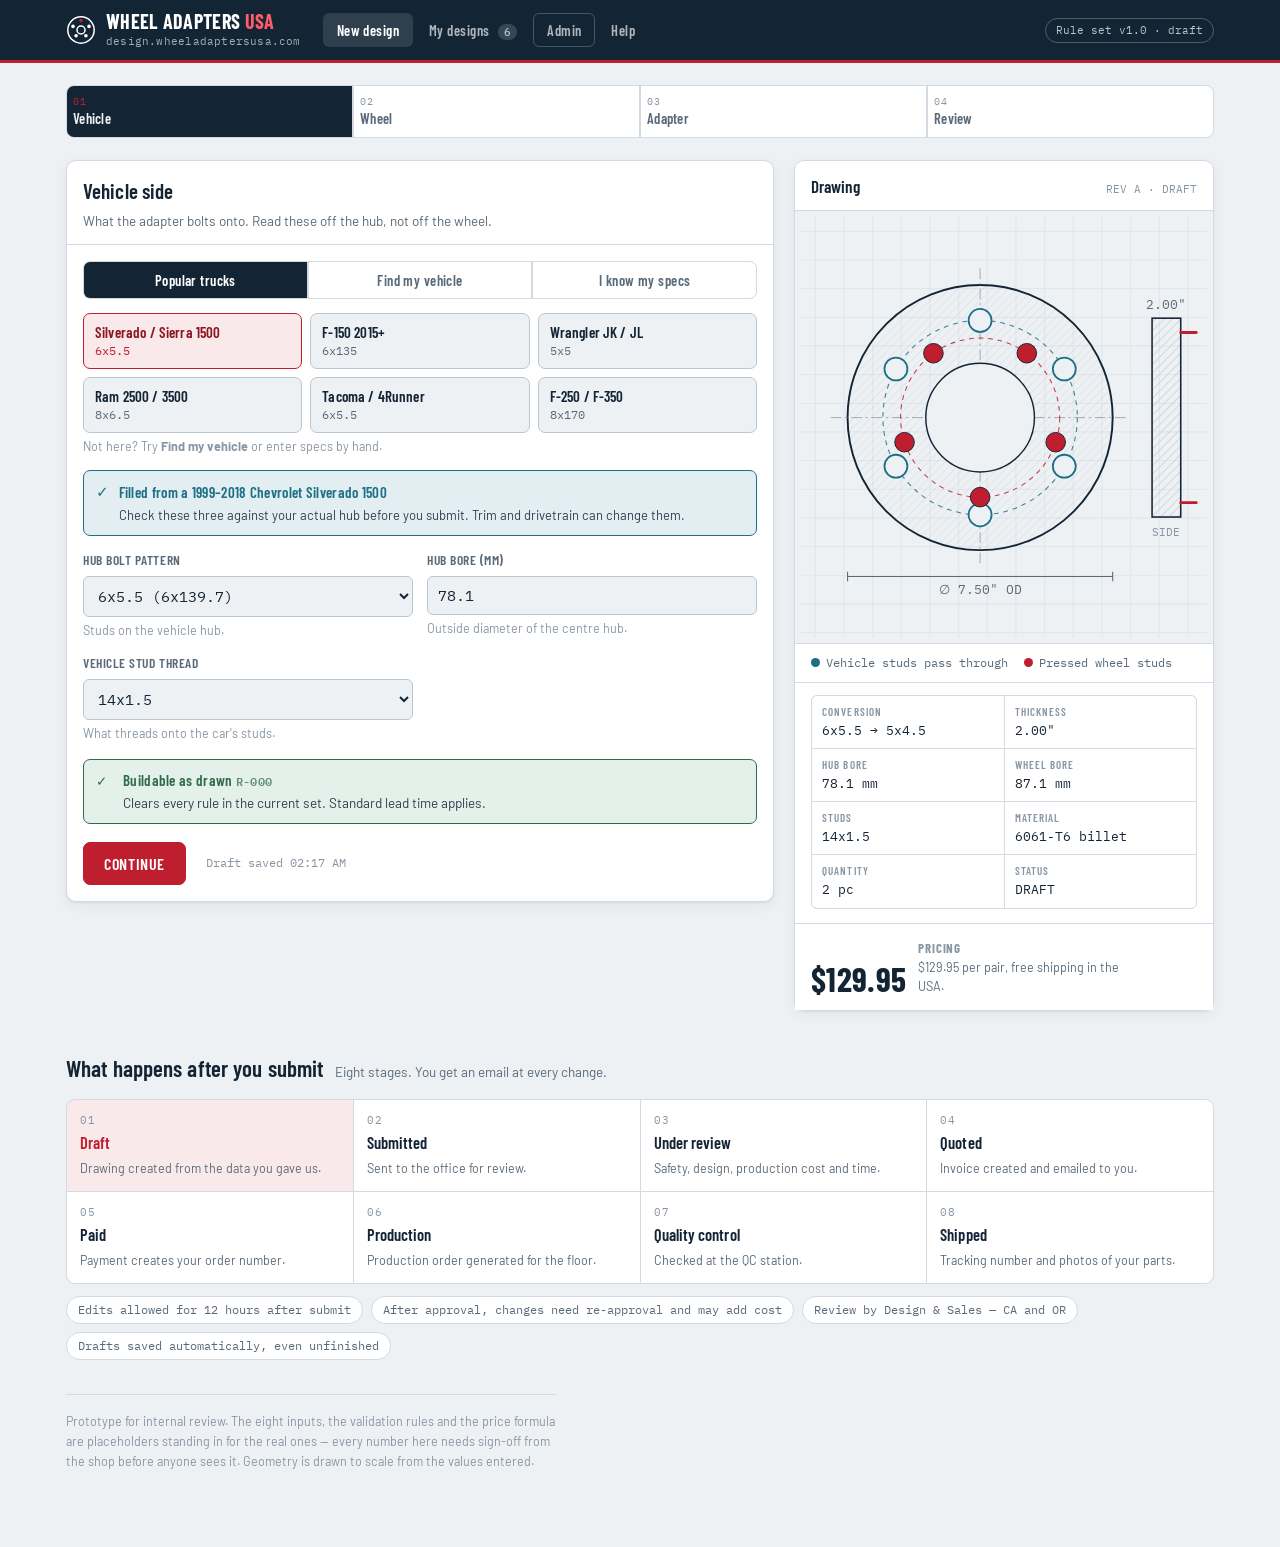
==== index.html @ cdb4091a "Adapter Designer demo: wheel adapter configurator prototype Single static index.html: parametric SVG" ====
<!DOCTYPE html>
<html lang="en">
<head>
  <meta charset="utf-8">
  <meta name="viewport" content="width=device-width, initial-scale=1, viewport-fit=cover">
  <title>Adapter Designer &mdash; Wheel Adapters USA</title>
  <meta name="description" content="Prototype wheel adapter configurator: live scale drawing, validation rules, pricing and order pipeline.">
  <meta name="robots" content="noindex">
  <meta name="color-scheme" content="light dark">
  <link rel="preconnect" href="https://fonts.googleapis.com">
  <link rel="preconnect" href="https://fonts.gstatic.com" crossorigin>
  <link rel="stylesheet" href="https://fonts.googleapis.com/css2?family=Barlow+Condensed:wght@500;600;700&family=Barlow:wght@400;500;600&family=IBM+Plex+Mono:wght@400;500;600&display=swap">
  <style>
    /* Baseline the artifact platform normally supplies. Keep this block. */
    :root {
      color-scheme: light;
      padding-top: env(safe-area-inset-top, 0px);
      padding-bottom: env(safe-area-inset-bottom, 0px);
    }
    html, body { margin: 0; }
    body { font: 14px/1.5 system-ui, -apple-system, sans-serif; background: #f2f3f1; }
    img { max-width: 100%; }
    [hidden] { display: none !important; }
  </style>
</head>
<body>

<style>
/* ==========================================================
   BRAND TOKENS — swap these four to match the real logo.
   --accent   primary action + wheel-side studs   (flag red)
   --navy     headers, active states              (deep steel navy)
   --cyan     vehicle-side drawing lines          (must stay distinct from accent)
   --paper    page ground
   ========================================================== */
:root{
  color-scheme: light;
  --accent:#bf1e2e;
  --accent-ink:#8d1421;
  --accent-soft:#fae9ea;
  --navy:#132435;
  --ink:#132435;
  --paper:#eef1f4;
  --card:#ffffff;
  --line:#d3dae1;
  --line-2:#bcc6cf;
  --steel:#5a6a78;
  --steel-2:#8895a2;
  --cyan:#1d6f86;
  --cyan-soft:#e2eef2;
  --flag:#bf1e2e;
  --flag-soft:#fae9ea;
  --go:#2f6b4b;
  --go-soft:#e4f0ea;
  --grid:#e1e6eb;
  --shadow:0 1px 2px rgba(19,36,53,.07),0 4px 14px rgba(19,36,53,.06);
  --f-disp:"Barlow Condensed","Arial Narrow",system-ui,sans-serif;
  --f-body:"Barlow",system-ui,-apple-system,sans-serif;
  --f-mono:"IBM Plex Mono",ui-monospace,SFMono-Regular,Menlo,monospace;
}
@media (prefers-color-scheme: dark){
  :root:not([data-theme="light"]){
    color-scheme: dark;
    --accent:#e8505f;
    --accent-ink:#f28791;
    --accent-soft:#3a1519;
    --navy:#0d1926;
    --ink:#e6ecf2;
    --paper:#0d1926;
    --card:#152435;
    --line:#26384c;
    --line-2:#354a61;
    --steel:#93a3b3;
    --steel-2:#6a7d90;
    --cyan:#4fa8c4;
    --cyan-soft:#102934;
    --flag:#e8505f;
    --flag-soft:#3a1519;
    --go:#6aab86;
    --go-soft:#152a20;
    --grid:#1b2b3c;
    --shadow:0 1px 2px rgba(0,0,0,.45),0 4px 14px rgba(0,0,0,.35);
  }
}
:root[data-theme="dark"]{
  color-scheme: dark;
  --accent:#e8505f; --accent-ink:#f28791; --accent-soft:#3a1519;
  --navy:#0d1926; --ink:#e6ecf2; --paper:#0d1926; --card:#152435;
  --line:#26384c; --line-2:#354a61; --steel:#93a3b3; --steel-2:#6a7d90;
  --cyan:#4fa8c4; --cyan-soft:#102934; --flag:#e8505f; --flag-soft:#3a1519;
  --go:#6aab86; --go-soft:#152a20; --grid:#1b2b3c;
  --shadow:0 1px 2px rgba(0,0,0,.45),0 4px 14px rgba(0,0,0,.35);
}
*{box-sizing:border-box}
body{
  margin:0;background:var(--paper);color:var(--ink);
  font-family:var(--f-body);font-size:15px;line-height:1.55;
  -webkit-font-smoothing:antialiased;
}
h1,h2,h3{font-family:var(--f-disp);font-weight:600;text-wrap:balance;margin:0;letter-spacing:.005em}
.mono{font-family:var(--f-mono);font-variant-numeric:tabular-nums}
.eyebrow{
  font-family:var(--f-disp);font-size:12px;font-weight:600;letter-spacing:.14em;
  text-transform:uppercase;color:var(--steel);
}

/* ---------- shell ---------- */
.topbar{
  position:sticky;top:env(safe-area-inset-top,0px);z-index:40;
  background:var(--navy);border-bottom:3px solid var(--accent);
}
.topbar-in{
  max-width:1180px;margin:0 auto;padding:11px 16px;
  display:flex;align-items:center;gap:14px;flex-wrap:wrap;
}
/* ---- LOGO SLOT: drop the real mark in here as an <img> data URI ---- */
.mark{display:flex;align-items:center;gap:10px;min-width:0;color:#fff}
.mark svg,.mark img{flex:none;display:block}
.mark img{height:34px;width:auto;max-width:190px}
.wordmark{font-family:var(--f-disp);font-size:20px;font-weight:700;line-height:1;
  letter-spacing:.015em;text-transform:uppercase;color:#fff;white-space:nowrap}
.wordmark em{font-style:normal;color:var(--accent-ink)}
:root:not([data-theme="light"]) .wordmark em{color:#ff8a93}
@media (prefers-color-scheme: light){:root:not([data-theme="dark"]) .wordmark em{color:#ff5c69}}
.mark span{display:block;font-family:var(--f-mono);font-size:10.5px;
  color:rgba(255,255,255,.62);letter-spacing:.02em;margin-top:2px}
.ruleset{
  margin-left:auto;font-family:var(--f-mono);font-size:11px;color:rgba(255,255,255,.72);
  border:1px solid rgba(255,255,255,.26);border-radius:999px;padding:3px 10px;white-space:nowrap;
}
.wrap{max-width:1180px;margin:0 auto;padding:0 16px;padding-block:22px 64px}

/* ---------- step rail ---------- */
.rail{display:flex;gap:2px;margin-bottom:22px;border:1px solid var(--line);border-radius:8px;overflow:hidden;background:var(--line)}
.rail button{
  flex:1;min-width:0;background:var(--card);border:0;cursor:pointer;
  padding:9px 6px 10px;text-align:left;color:var(--steel);font-family:var(--f-body);
  display:flex;flex-direction:column;gap:1px;transition:background .15s,color .15s;
}
.rail button:hover{background:var(--paper)}
.rail button[aria-current="true"]{background:var(--ink);color:var(--paper)}
.rail button[aria-current="true"] .rn{color:var(--accent)}
.rail .rn{font-family:var(--f-mono);font-size:10px;letter-spacing:.1em;color:var(--steel-2)}
.rail .rl{font-family:var(--f-disp);font-size:14.5px;font-weight:600;letter-spacing:.02em;
  white-space:nowrap;overflow:hidden;text-overflow:ellipsis}
.rail button:focus-visible{outline:2px solid var(--accent);outline-offset:-2px}

/* ---------- layout ---------- */
.cols{display:grid;grid-template-columns:minmax(0,1fr) minmax(0,420px);gap:20px;align-items:start}
@media (max-width:900px){.cols{grid-template-columns:1fr}}
.panel{background:var(--card);border:1px solid var(--line);border-radius:10px;box-shadow:var(--shadow)}
.panel-hd{padding:14px 16px 12px;border-bottom:1px solid var(--line)}
.panel-hd h2{font-size:21px}
.panel-hd p{margin:3px 0 0;font-size:13.5px;color:var(--steel);max-width:58ch}
.panel-bd{padding:16px}

/* ---------- form ---------- */
.fields{display:grid;grid-template-columns:repeat(2,minmax(0,1fr));gap:14px}
@media (max-width:560px){.fields{grid-template-columns:1fr}}
.f{display:flex;flex-direction:column;gap:5px;min-width:0}
.f.full{grid-column:1/-1}
.f label{font-family:var(--f-disp);font-size:13.5px;font-weight:600;letter-spacing:.04em;
  text-transform:uppercase;color:var(--steel)}
.f .hint{font-size:12.5px;color:var(--steel-2);line-height:1.4}
select,input[type=number]{
  font-family:var(--f-mono);font-size:14.5px;font-variant-numeric:tabular-nums;
  padding:9px 10px;border:1px solid var(--line-2);border-radius:6px;
  background:var(--paper);color:var(--ink);width:100%;
}
select:focus-visible,input:focus-visible{outline:2px solid var(--accent);outline-offset:1px;border-color:var(--accent)}
.seg{display:flex;flex-wrap:wrap;gap:6px}
.seg button{
  font-family:var(--f-mono);font-size:13.5px;padding:7px 11px;border-radius:6px;cursor:pointer;
  border:1px solid var(--line-2);background:var(--paper);color:var(--ink);
}
.seg button[aria-pressed="true"]{background:var(--ink);color:var(--paper);border-color:var(--ink)}
.seg button:focus-visible{outline:2px solid var(--accent);outline-offset:1px}

/* ---------- help ---------- */
.help-hero{display:flex;align-items:flex-start;gap:16px;flex-wrap:wrap;margin-bottom:18px}
.help-hero h2{font-size:30px}
.help-hero p{margin:4px 0 0;color:var(--steel);max-width:52ch;font-size:14.5px}
.help-hero button{margin-left:auto;flex:none}
.toc{display:flex;flex-wrap:wrap;gap:7px;margin-bottom:22px;padding-bottom:18px;
  border-bottom:1px solid var(--line)}
.toc a{font-family:var(--f-mono);font-size:12px;color:var(--steel);text-decoration:none;
  border:1px solid var(--line);border-radius:999px;padding:4px 11px;background:var(--card)}
.toc a:hover{border-color:var(--accent);color:var(--accent-ink)}
.toc a:focus-visible{outline:2px solid var(--accent);outline-offset:2px}
.help{max-width:66ch}
.help h3{font-size:22px;margin:30px 0 8px;scroll-margin-top:80px}
.help h3:first-child{margin-top:0}
.help p{margin:0 0 11px;font-size:15px;line-height:1.65}
.help code{font-family:var(--f-mono);font-size:13px;background:var(--card);
  border:1px solid var(--line);border-radius:4px;padding:1px 5px}
.k-block{color:var(--accent-ink)}
.k-flag{color:var(--cyan)}
.defs{margin:0 0 14px;display:grid;grid-template-columns:minmax(150px,auto) 1fr;gap:1px;
  background:var(--line);border:1px solid var(--line);border-radius:8px;overflow:hidden}
@media (max-width:520px){.defs{grid-template-columns:1fr}}
.defs dt{background:var(--card);padding:9px 12px;font-family:var(--f-disp);font-size:15px;
  font-weight:600;letter-spacing:.01em}
.defs dd{background:var(--card);padding:9px 12px;margin:0;font-size:14px;color:var(--steel);
  line-height:1.55}
.stagelist{margin:0 0 12px;padding-left:20px;font-size:15px;line-height:1.7}
.stagelist b{font-family:var(--f-disp);font-size:16px;letter-spacing:.01em}

/* ---------- spotlight tour ---------- */
#tourmask{position:absolute;top:0;left:0;width:100%;height:0;z-index:200}
.spot{position:absolute;border-radius:9px;border:2px solid var(--accent);
  box-shadow:0 0 0 9999px rgba(10,20,32,.66);pointer-events:none}
@media (prefers-reduced-motion:no-preference){
  .spot{transition:top .28s ease,left .28s ease,width .28s ease,height .28s ease}
}
.tip{position:absolute;width:min(330px,calc(100vw - 26px));background:var(--card);
  border:1px solid var(--line-2);border-radius:10px;padding:14px 15px 13px;
  box-shadow:0 8px 28px rgba(10,20,32,.28)}
.tip-n{font-size:11px;color:var(--steel-2);letter-spacing:.06em}
.tip b{font-family:var(--f-disp);font-size:19px;font-weight:600;display:block;
  margin-top:2px;letter-spacing:.01em}
.tip p{margin:5px 0 0;font-size:14px;line-height:1.55;color:var(--steel)}
.tip-a{display:flex;gap:7px;margin-top:13px;align-items:center}
.tip-a #tourskip{margin-right:auto}
.tip-a button:disabled{opacity:.4;cursor:not-allowed}

/* ---------- admin ---------- */
.verbar{display:flex;align-items:center;gap:12px;flex-wrap:wrap;margin-bottom:12px;
  padding:12px 15px;background:var(--card);border:1px solid var(--line);
  border-left:4px solid var(--accent);border-radius:0 9px 9px 0}
.verbar-l b{font-family:var(--f-disp);font-size:19px;font-weight:700;display:block;letter-spacing:.02em}
.verbar-l span{font-family:var(--f-mono);font-size:12px;color:var(--steel)}
.verbar-l span.dirty{color:var(--accent-ink);font-weight:500}
.verbar button{margin-left:0}
.verbar #publish{margin-left:auto}
.admin-note{font-size:13px;color:var(--steel);margin-bottom:18px;max-width:64ch;line-height:1.5}
.adm-grid{display:grid;grid-template-columns:minmax(0,1fr) minmax(0,340px);gap:16px;align-items:start}
@media (max-width:900px){.adm-grid{grid-template-columns:1fr}}
.adm-side{display:flex;flex-direction:column;gap:16px}
.rule{border:1px solid var(--line);border-radius:8px;margin-bottom:8px;background:var(--paper);
  padding:10px 12px}
.rule.off{opacity:.5}
.rule-hd{display:flex;align-items:center;gap:9px;flex-wrap:wrap}
.rule-id{font-size:12.5px;color:var(--steel);font-weight:500}
.rule-title{font-family:var(--f-disp);font-size:16px;font-weight:600;letter-spacing:.01em;
  min-width:0;overflow-wrap:anywhere}
.lvl{margin-left:auto;width:auto;font-size:12.5px;padding:4px 7px;font-family:var(--f-disp);
  font-weight:600;letter-spacing:.03em}
.tgl{width:34px;height:19px;border-radius:999px;border:1px solid var(--line-2);
  background:var(--line);cursor:pointer;padding:0;position:relative;flex:none}
.tgl span{position:absolute;top:2px;left:2px;width:13px;height:13px;border-radius:50%;
  background:var(--card);transition:transform .16s}
.tgl[aria-pressed="true"]{background:var(--go);border-color:var(--go)}
.tgl[aria-pressed="true"] span{transform:translateX(15px)}
.tgl:focus-visible{outline:2px solid var(--accent);outline-offset:2px}
.rule-bd{display:flex;align-items:center;gap:7px;flex-wrap:wrap;margin-top:8px;
  font-size:13px;color:var(--steel)}
.rule-kind{font-family:var(--f-disp);font-size:12px;font-weight:600;letter-spacing:.08em;
  text-transform:uppercase;color:var(--steel-2);border:1px solid var(--line);
  border-radius:999px;padding:2px 9px;margin-right:4px}
input.mini{width:72px;flex:none;padding:5px 7px;font-size:13px}
.pgrid{display:flex;flex-wrap:wrap;gap:8px;align-items:flex-end;margin-bottom:14px}
.plabel{font-family:var(--f-disp);font-size:12.5px;font-weight:600;letter-spacing:.08em;
  text-transform:uppercase;color:var(--steel);width:100%}
.punit{display:flex;flex-direction:column;gap:3px;font-family:var(--f-mono);font-size:11px;
  color:var(--steel-2);flex:1;min-width:72px}
.punit input{width:100%;padding:6px 7px;font-size:13.5px}
.ck{display:flex;align-items:baseline;gap:9px;padding:8px 0;border-bottom:1px solid var(--line);
  flex-wrap:wrap}
.ck:last-child{border-bottom:0}
.ck-l{flex:1;min-width:0;font-size:13px;overflow-wrap:anywhere}
.ck-v{font-family:var(--f-disp);font-size:17px;font-weight:700}
.ck-w{font-size:11.5px}
.ck.ok .ck-w{color:var(--go)}
.ck.off .ck-v,.ck.off .ck-w{color:var(--accent-ink)}
.aud{display:flex;gap:12px;padding:9px 0;border-bottom:1px solid var(--line);flex-wrap:wrap}
.aud:last-child{border-bottom:0}
.aud-when{font-size:11.5px;color:var(--steel-2);min-width:88px}
.aud-who{font-family:var(--f-disp);font-size:14px;font-weight:600;min-width:80px}
.aud-what{flex:1;min-width:200px;font-size:13px;color:var(--steel)}
.admin-tab{border-color:rgba(255,255,255,.22)!important}

/* ---------- tabs ---------- */
.tabs{display:flex;gap:2px;margin-left:8px}
.tabs button{
  font-family:var(--f-disp);font-size:14.5px;font-weight:600;letter-spacing:.03em;
  padding:7px 13px;border-radius:6px;cursor:pointer;border:1px solid transparent;
  background:transparent;color:rgba(255,255,255,.66);white-space:nowrap;
}
.tabs button b{font-family:var(--f-mono);font-size:11px;font-weight:500;
  background:rgba(255,255,255,.16);border-radius:999px;padding:1px 6px;margin-left:5px}
.tabs button[aria-pressed="true"]{background:rgba(255,255,255,.12);color:#fff}
.tabs button:focus-visible{outline:2px solid var(--accent);outline-offset:1px}
/* Four tabs do not fit a phone in one row — give them their own line and tighten up. */
@media (max-width:620px){
  .tabs{width:100%;margin:2px 0 0;flex-wrap:wrap}
  .tabs button{padding:6px 9px;font-size:13.5px}
  .tabs button b{margin-left:4px;padding:1px 5px}
  .ruleset{margin-left:0}
}

/* ---------- submissions ---------- */
#subs{display:flex;flex-direction:column;gap:10px}
.sub{
  display:grid;grid-template-columns:76px minmax(0,1fr) auto;gap:14px;align-items:center;
  background:var(--card);border:1px solid var(--line);border-radius:10px;
  padding:13px 15px;box-shadow:var(--shadow);
}
@media (max-width:660px){
  .sub{grid-template-columns:56px minmax(0,1fr);row-gap:11px}
  .sub-side{grid-column:1/-1;flex-direction:row;align-items:center;justify-content:space-between}
}
.sub-thumb svg{display:block;width:100%;height:auto}
.sub-main{min-width:0}
.sub-top{display:flex;align-items:center;gap:9px;flex-wrap:wrap}
.sub-id{font-size:15px;font-weight:600;letter-spacing:.02em}
.pill{
  font-family:var(--f-disp);font-size:12px;font-weight:600;letter-spacing:.07em;
  text-transform:uppercase;padding:2px 9px;border-radius:999px;white-space:nowrap;
}
.s-draft{background:var(--paper);color:var(--steel);border:1px solid var(--line-2)}
.s-live{background:var(--cyan-soft);color:var(--cyan)}
.s-act{background:var(--accent-soft);color:var(--accent-ink)}
.s-done{background:var(--go-soft);color:var(--go)}
.sub-spec{font-size:13px;color:var(--ink);margin-top:3px;overflow-wrap:anywhere}
.sub-note{font-size:12.5px;color:var(--steel);margin-top:2px;overflow-wrap:anywhere}
.track{display:flex;gap:3px;margin-top:8px}
.tick{flex:1;height:3px;border-radius:2px;background:var(--line);max-width:34px}
.tick.on{background:var(--cyan)}
.sub-side{display:flex;flex-direction:column;align-items:flex-end;gap:6px;text-align:right}
.sub-price{font-family:var(--f-disp);font-size:20px;font-weight:700;letter-spacing:.01em}
.win{font-family:var(--f-mono);font-size:11.5px;color:var(--steel);white-space:nowrap}
.win.urgent{color:var(--accent-ink);font-weight:500}
.win.closed{color:var(--steel-2)}
.btn-sm{
  font-family:var(--f-disp);font-size:13.5px;font-weight:600;letter-spacing:.04em;
  text-transform:uppercase;padding:7px 13px;border-radius:6px;cursor:pointer;
  border:1px solid var(--line-2);background:var(--paper);color:var(--ink);white-space:nowrap;
}
.btn-sm.primary{background:var(--accent);border-color:var(--accent);color:#fff}
.btn-sm:focus-visible{outline:2px solid var(--ink);outline-offset:2px}
.editbar{
  display:flex;align-items:center;gap:12px;flex-wrap:wrap;margin-bottom:16px;
  padding:11px 14px;border-radius:8px;background:var(--cyan-soft);border:1px solid var(--cyan);
}
.editbar b{font-family:var(--f-disp);font-size:16px;font-weight:600;color:var(--cyan);
  display:block;letter-spacing:.02em}
.editbar span{font-family:var(--f-mono);font-size:12px;color:var(--ink);opacity:.8}
.editbar button{margin-left:auto}

/* ---------- vehicle picker ---------- */
.modes{display:flex;gap:2px;background:var(--line);border:1px solid var(--line);
  border-radius:7px;overflow:hidden}
.modes button{
  flex:1;min-width:0;background:var(--card);border:0;cursor:pointer;padding:9px 8px;
  font-family:var(--f-disp);font-size:14.5px;font-weight:600;letter-spacing:.03em;
  color:var(--steel);white-space:nowrap;overflow:hidden;text-overflow:ellipsis;
}
.modes button[aria-pressed="true"]{background:var(--navy);color:#fff}
.modes button:focus-visible{outline:2px solid var(--accent);outline-offset:-2px}
.picks{display:grid;grid-template-columns:repeat(3,minmax(0,1fr));gap:8px}
@media (max-width:640px){.picks{grid-template-columns:repeat(2,minmax(0,1fr))}}
.pick{
  display:flex;flex-direction:column;gap:2px;align-items:flex-start;text-align:left;
  padding:10px 11px;border:1px solid var(--line-2);border-radius:7px;cursor:pointer;
  background:var(--paper);color:var(--ink);min-width:0;
}
.pick b{font-family:var(--f-disp);font-size:15px;font-weight:600;line-height:1.15;
  letter-spacing:.01em;overflow-wrap:anywhere}
.pick span{font-family:var(--f-mono);font-size:11.5px;color:var(--steel)}
.pick[aria-pressed="true"]{border-color:var(--accent);background:var(--accent-soft)}
.pick[aria-pressed="true"] b{color:var(--accent-ink)}
.pick[aria-pressed="true"] span{color:var(--accent)}
.pick:focus-visible{outline:2px solid var(--accent);outline-offset:1px}
.filled{display:flex;gap:10px;padding:10px 12px;border-radius:7px;
  background:var(--cyan-soft);border:1px solid var(--cyan);color:var(--cyan)}
.filled .ic{flex:none;font-size:15px;line-height:1.4}
.filled b{font-family:var(--f-disp);font-size:15px;font-weight:600;display:block;letter-spacing:.02em}
.filled p{margin:2px 0 0;font-size:13px;color:var(--ink);opacity:.86;line-height:1.45}

/* ---------- required-field errors ---------- */
.alert{
  display:flex;gap:10px;padding:11px 13px;border-radius:7px;margin-bottom:16px;
  background:var(--accent-soft);border:1px solid var(--accent);color:var(--accent-ink);
}
.alert .ic{flex:none;font-family:var(--f-disp);font-size:17px;font-weight:700;line-height:1.25}
.alert b{font-family:var(--f-disp);font-size:15.5px;font-weight:600;display:block;letter-spacing:.02em}
.alert ul{margin:3px 0 0;padding-left:17px;font-size:13.5px;color:var(--ink);opacity:.88;line-height:1.5}
@media (prefers-reduced-motion:no-preference){
  .alert{animation:nudge .32s ease-out}
  @keyframes nudge{from{opacity:0;transform:translateY(-5px)}to{opacity:1;transform:none}}
}
.f.bad input,.f.bad select{border-color:var(--accent);background:var(--accent-soft)}
.f.bad label{color:var(--accent-ink)}
.err{font-size:12.5px;color:var(--accent-ink);font-weight:500;line-height:1.4}
.why{font-size:12.5px;color:var(--steel);line-height:1.4;max-width:34ch}

/* ---------- checks ---------- */
.checks{display:flex;flex-direction:column;gap:8px;margin-top:16px}
.chk{display:flex;gap:10px;padding:10px 12px;border-radius:7px;font-size:13.5px;line-height:1.45;
  border:1px solid transparent}
.chk .ic{flex:none;width:17px;height:17px;margin-top:1px}
.chk b{font-family:var(--f-disp);font-size:15px;font-weight:600;letter-spacing:.02em;display:block}
.chk code{font-family:var(--f-mono);font-size:12px;color:inherit;opacity:.72}
.chk.block{background:var(--flag-soft);border-color:var(--flag);color:var(--flag)}
.chk.flag{background:var(--accent-soft);border-color:var(--accent);color:var(--accent)}
.chk.ok{background:var(--go-soft);border-color:var(--go);color:var(--go)}
.chk .body{min-width:0}
.chk .body p{margin:2px 0 0;color:var(--ink);opacity:.86}

/* ---------- drawing ---------- */
.draw{position:sticky;top:calc(env(safe-area-inset-top,0px) + 68px)}
@media (max-width:900px){.draw{position:static;order:-1}}
.draw-hd{display:flex;align-items:baseline;gap:10px;padding:12px 16px 10px;border-bottom:1px solid var(--line)}
.draw-hd h2{font-size:17px}
.draw-hd .rev{margin-left:auto;font-family:var(--f-mono);font-size:11px;color:var(--steel-2)}
.canvas{background:var(--paper);border-bottom:1px solid var(--line);padding:6px}
.canvas svg{display:block;width:100%;height:auto;max-width:100%}
.legend{display:flex;flex-wrap:wrap;gap:6px 16px;padding:10px 16px;border-bottom:1px solid var(--line);
  font-family:var(--f-mono);font-size:11.5px;color:var(--steel)}
.legend i{display:inline-block;width:9px;height:9px;border-radius:50%;margin-right:6px;vertical-align:baseline}
.tb{padding:12px 16px 14px}
.tb-grid{display:grid;grid-template-columns:repeat(2,minmax(0,1fr));gap:1px;background:var(--line);
  border:1px solid var(--line);border-radius:6px;overflow:hidden}
.tb-grid div{background:var(--card);padding:7px 10px;min-width:0}
.tb-grid dt{font-family:var(--f-disp);font-size:11px;font-weight:600;letter-spacing:.1em;
  text-transform:uppercase;color:var(--steel-2);margin:0}
.tb-grid dd{margin:1px 0 0;font-family:var(--f-mono);font-size:13px;font-variant-numeric:tabular-nums;
  overflow-wrap:anywhere}

/* ---------- price ---------- */
.price{display:flex;align-items:flex-end;gap:12px;flex-wrap:wrap;
  padding:14px 16px;border-top:1px solid var(--line);background:var(--card)}
.price .amt{font-family:var(--f-disp);font-size:34px;font-weight:700;line-height:1;letter-spacing:.01em}
.price .amt.quote{font-size:24px;color:var(--accent)}
.price .per{font-size:12.5px;color:var(--steel);max-width:30ch}
.price .per b{display:block;font-family:var(--f-disp);font-size:13px;letter-spacing:.06em;
  text-transform:uppercase;color:var(--steel-2)}

/* ---------- review ---------- */
.legalbox{border:1px solid var(--line-2);border-radius:8px;padding:14px;background:var(--paper);margin-top:4px}
.legalbox p{margin:0;font-size:14px;line-height:1.6}
.legalnote{display:flex;gap:8px;margin-top:10px;font-size:12.5px;color:var(--accent);
  font-family:var(--f-mono);line-height:1.4}
.accept{display:flex;gap:11px;align-items:flex-start;margin-top:14px;cursor:pointer;font-size:14.5px}
.accept input{flex:none;width:19px;height:19px;margin:1px 0 0;accent-color:var(--accent)}
.actions{display:flex;gap:10px;flex-wrap:wrap;margin-top:18px;align-items:center}
.btn{font-family:var(--f-disp);font-size:16px;font-weight:600;letter-spacing:.04em;
  text-transform:uppercase;padding:11px 20px;border-radius:7px;cursor:pointer;border:1px solid transparent}
.btn-primary{background:var(--accent);color:#fff;border-color:var(--accent)}
.btn-primary:disabled{opacity:.42;cursor:not-allowed}
.btn-ghost{background:transparent;color:var(--ink);border-color:var(--line-2)}
.btn:focus-visible{outline:2px solid var(--ink);outline-offset:2px}
.saved{font-family:var(--f-mono);font-size:12px;color:var(--steel-2)}

/* ---------- pipeline ---------- */
.pipe{margin-top:40px}
.pipe-hd{display:flex;align-items:baseline;gap:12px;flex-wrap:wrap;margin-bottom:12px}
.pipe-hd h2{font-size:23px}
.pipe-hd p{margin:0;font-size:13.5px;color:var(--steel)}
.stages{display:grid;grid-template-columns:repeat(4,minmax(0,1fr));gap:1px;background:var(--line);
  border:1px solid var(--line);border-radius:9px;overflow:hidden}
@media (max-width:820px){.stages{grid-template-columns:repeat(2,minmax(0,1fr))}}
@media (max-width:440px){.stages{grid-template-columns:1fr}}
.stage{background:var(--card);padding:12px 13px 14px;min-width:0}
.stage .n{font-family:var(--f-mono);font-size:10.5px;letter-spacing:.1em;color:var(--steel-2)}
.stage h3{font-size:16.5px;margin:2px 0 3px}
.stage p{margin:0;font-size:12.5px;color:var(--steel);line-height:1.45}
.stage.live{background:var(--accent-soft)}
.stage.live h3{color:var(--accent)}
.notes{display:flex;flex-wrap:wrap;gap:8px;margin-top:12px}
.note{font-family:var(--f-mono);font-size:11.5px;color:var(--steel);
  border:1px solid var(--line);border-radius:999px;padding:4px 11px;background:var(--card)}

.foot{margin-top:34px;padding-top:16px;border-top:1px solid var(--line);
  font-size:12.5px;color:var(--steel-2);line-height:1.6;max-width:70ch}
@media (prefers-reduced-motion:reduce){*{transition:none!important;animation:none!important}}
</style>

<div class="topbar">
  <div class="topbar-in">
    <div class="mark">
      <!-- LOGO SLOT — replace this <svg> with <img src="data:image/png;base64,..." alt="Wheel Adapters USA"> -->
      <svg width="30" height="30" viewBox="0 0 30 30" aria-hidden="true">
        <circle cx="15" cy="15" r="13.2" fill="none" stroke="#fff" stroke-width="1.5"/>
        <circle cx="15" cy="15" r="4" fill="none" stroke="#fff" stroke-width="1.5"/>
        <circle cx="15" cy="5.6" r="1.8" fill="var(--accent)"/>
        <circle cx="23" cy="11.4" r="1.8" fill="#fff"/>
        <circle cx="19.9" cy="20.8" r="1.8" fill="#fff"/>
        <circle cx="10.1" cy="20.8" r="1.8" fill="#fff"/>
        <circle cx="7" cy="11.4" r="1.8" fill="#fff"/>
      </svg>
      <div>
        <div class="wordmark">Wheel Adapters <em>USA</em></div>
        <span>design.wheeladaptersusa.com</span>
      </div>
    </div>
    <nav class="tabs" aria-label="Sections">
      <button type="button" data-view="design" aria-pressed="true">New design</button>
      <button type="button" data-view="list" aria-pressed="false">My designs <b>6</b></button>
      <button type="button" data-view="admin" aria-pressed="false" class="admin-tab">Admin</button>
      <button type="button" data-view="help" aria-pressed="false">Help</button>
    </nav>
    <div class="ruleset" id="rulestamp">Rule set v1.0 · draft</div>
  </div>
</div>

<div class="wrap">

<section id="view-list" hidden>
  <div class="pipe-hd">
    <h2>My designs</h2>
    <p>Everything you have started or sent us. Drawings are rebuilt from your saved
       specifications, so nothing goes stale.</p>
  </div>
  <div id="subs"></div>
  <div class="notes">
    <span class="note">Edits stay open 12 hours after you submit</span>
    <span class="note">After that, a change needs re-approval and may add cost</span>
  </div>
</section>

<section id="view-help" hidden>

  <div class="help-hero">
    <div>
      <h2>Help</h2>
      <p>How the designer works, what the checks mean, and what happens after you
         send us a drawing.</p>
    </div>
    <button type="button" class="btn btn-primary" id="starttour">Take the tour</button>
  </div>

  <nav class="toc" aria-label="Help contents">
    <a href="#h-start">Getting started</a>
    <a href="#h-inputs">The eight measurements</a>
    <a href="#h-checks">Flags and blocks</a>
    <a href="#h-price">Pricing</a>
    <a href="#h-stages">After you submit</a>
    <a href="#h-edit">Changing a design</a>
    <a href="#h-admin">For our team</a>
    <a href="#h-terms">Terms</a>
  </nav>

  <article class="help">

    <h3 id="h-start">Getting started</h3>
    <p>There are three ways to begin. <b>Popular trucks</b> fills in the common ones in a
       single tap. <b>Find my vehicle</b> walks make, model and year range. <b>I know my
       specs</b> skips straight to entering numbers.</p>
    <p>Whichever you use, the measurements stay visible and editable. The lookup is a
       starting point, not a guarantee &mdash; trim, drivetrain and dually axles all change
       hub specs. Check the numbers against your actual hub before you submit.</p>

    <h3 id="h-inputs">The eight measurements</h3>
    <dl class="defs">
      <dt>Hub bolt pattern</dt>
      <dd>Number of studs on the vehicle hub and the circle they sit on, like 6x5.5.
          Count the studs, then measure the circle.</dd>
      <dt>Hub bore</dt>
      <dd>Outside diameter of the centre hub the wheel slides over, in millimetres.</dd>
      <dt>Vehicle stud thread</dt>
      <dd>Thread on the studs already on your truck. This is what the adapter threads onto.</dd>
      <dt>Wheel bolt pattern</dt>
      <dd>Pattern of the wheel you are fitting. Usually in the wheel listing.</dd>
      <dt>Wheel centre bore</dt>
      <dd>Diameter of the hole in the back of the wheel, in millimetres.</dd>
      <dt>Thickness</dt>
      <dd>How far the adapter pushes the wheel out, measured face to face. Studs add
          height on top of this.</dd>
      <dt>Pressed stud thread</dt>
      <dd>Thread on the new studs your wheel mounts to. It does not have to match the
          vehicle side.</dd>
      <dt>Quantity</dt>
      <dd>Two per axle. Most orders are 2 or 4.</dd>
    </dl>

    <h3 id="h-checks">Flags and blocks</h3>
    <p>Every change you make runs against our rule set, written by the people who machine
       these parts. Two outcomes matter:</p>
    <p><b class="k-block">Block</b> means we will not build it. Usually the geometry does not
       leave enough material between the through-bolts and the pressed studs. Changing the
       thickness will not fix a block &mdash; the specs have to change.</p>
    <p><b class="k-flag">Flag</b> means it is probably fine but a person needs to look first.
       Flagged designs go through instead of getting a price on the spot, and our team quotes
       them by email.</p>
    <p>Each check shows its rule number, like <code>R-201</code>. Quote that number if you
       call us about it.</p>

    <h3 id="h-price">Pricing</h3>
    <p>Standard combinations price instantly, per pair, with free shipping in the USA.
       Anything carrying a flag shows <b>Quote required</b> instead &mdash; we price those by
       hand because they need a set of eyes on them first.</p>
    <p>Price depends on lug count, thickness, and whether the adapter changes bolt pattern
       or just spaces the wheel out.</p>

    <h3 id="h-stages">After you submit</h3>
    <ol class="stagelist">
      <li><b>Draft</b> &mdash; the drawing built from your numbers. Nothing sent yet.</li>
      <li><b>Submitted</b> &mdash; it reaches our office for review.</li>
      <li><b>Under review</b> &mdash; checked for safety, design, production cost and time.</li>
      <li><b>Quoted</b> &mdash; we create an invoice and email it to you.</li>
      <li><b>Paid</b> &mdash; payment creates your order number.</li>
      <li><b>Production</b> &mdash; a production order goes to the floor.</li>
      <li><b>Quality control</b> &mdash; checked at the QC station.</li>
      <li><b>Shipped</b> &mdash; tracking number and photographs of your parts.</li>
    </ol>
    <p>You get an email at every change.</p>

    <h3 id="h-edit">Changing a design</h3>
    <p>You have <b>12 hours</b> from submitting to change a design yourself. Open
       <b>My designs</b> and the countdown is on the row. Inside that window, Edit loads it
       back into the designer.</p>
    <p>After 12 hours, or once we have quoted it, changes need re-approval and may add cost
       &mdash; the longer a job sits, the longer it takes to fulfil. Use <b>Request a change</b>
       and our team will pick it up.</p>
    <p>An unsent draft has no time limit. It stays in your list until you submit or delete it.</p>

    <h3 id="h-admin">For our team</h3>
    <p>The <b>Admin</b> tab holds the rule set and the pricing formula. Rules can be switched
       off, retuned, or moved between Block and Flag without a developer.</p>
    <p>Changes stack up as unsaved edits and go live the moment you press Publish, which
       increments the version and writes to the change log. The catalogue check beside the
       pricing form shows live whether the formula still reproduces our published prices
       &mdash; if a number turns red, stop.</p>
    <p>Two people should review any rule change before it is published. These parts hold
       wheels onto trucks.</p>

    <h3 id="h-terms">Terms</h3>
    <dl class="defs">
      <dt>Bolt circle diameter</dt>
      <dd>The circle the studs sit on. The 5.5 in 6x5.5 is this, in inches.</dd>
      <dt>Hub centric</dt>
      <dd>The wheel is carried by the centre bore rather than the studs. Preferred, and
          quieter at speed.</dd>
      <dt>Lug centric</dt>
      <dd>The wheel is centred by the lug nuts alone. Works, but needs careful torquing.</dd>
      <dt>Spacer vs adapter</dt>
      <dd>A spacer keeps the same bolt pattern and only pushes the wheel out. An adapter
          changes the pattern as well.</dd>
      <dt>6061-T6 billet</dt>
      <dd>The aluminium we cut these from. Solid extruded stock, not cast.</dd>
    </dl>

  </article>
</section>

<section id="view-admin" hidden>

  <div class="verbar">
    <div class="verbar-l">
      <b id="verlabel">Rule set v1.0</b>
      <span id="verstate">Live &middot; no unsaved changes</span>
    </div>
    <button type="button" class="btn-sm" id="discard" hidden>Discard</button>
    <button type="button" class="btn-sm primary" id="publish" disabled>Publish</button>
  </div>

  <div class="admin-note">
    Changes here take effect for every customer the moment you publish. Two people
    should review a rule change before it goes live.
  </div>

  <div class="adm-grid">
    <section class="panel">
      <div class="panel-hd">
        <h2>Validation rules</h2>
        <p>What the designer will and will not let a customer submit. Blocks stop the
           order. Flags let it through but route it to your team for a quote.</p>
      </div>
      <div class="panel-bd"><div id="rulelist"></div></div>
    </section>

    <div class="adm-side">
      <section class="panel">
        <div class="panel-hd"><h2>Pricing</h2>
          <p>Price per pair, before thickness and conversion.</p></div>
        <div class="panel-bd"><div id="priceform"></div></div>
      </section>

      <section class="panel">
        <div class="panel-hd"><h2>Check against the catalogue</h2>
          <p>Live result of the formula above.</p></div>
        <div class="panel-bd"><div id="pricecheck"></div></div>
      </section>
    </div>
  </div>

  <section class="pipe">
    <div class="pipe-hd"><h2>Change log</h2>
      <p>Every publish, who did it and when. Append only.</p></div>
    <div id="audit"></div>
  </section>

</section>

<div id="view-design">

  <div id="editbar"></div>

  <nav class="rail" id="rail" aria-label="Design steps"></nav>

  <div class="cols">

    <section class="panel" aria-labelledby="steptitle">
      <div class="panel-hd">
        <h2 id="steptitle">Vehicle side</h2>
        <p id="stepblurb">What the adapter bolts onto. Read these off the hub, not off the wheel.</p>
      </div>
      <div class="panel-bd">
        <div id="alertzone" aria-live="assertive"></div>
        <div class="fields" id="fields"></div>
        <div class="checks" id="checks"></div>
        <div id="reviewzone" hidden>
          <div class="legalbox">
            <p id="legaltext"></p>
            <div class="legalnote">
              <span>&#9888;</span>
              <span>Draft language supplied by the shop. Attorney review required before this goes live.</span>
            </div>
          </div>
          <label class="accept" for="accept">
            <input type="checkbox" id="accept">
            <span>I have verified these specifications against my vehicle and I accept the terms above.</span>
          </label>
        </div>
        <div class="actions">
          <button class="btn btn-ghost" id="back" type="button">Back</button>
          <button class="btn btn-primary" id="next" type="button">Continue</button>
          <span class="why" id="why"></span>
          <span class="saved mono" id="saved"></span>
        </div>
      </div>
    </section>

    <aside class="panel draw" aria-label="Live drawing">
      <div class="draw-hd">
        <h2>Drawing</h2>
        <span class="rev mono" id="rev">REV A · DRAFT</span>
      </div>
      <div class="canvas"><div id="face"></div></div>
      <div class="legend">
        <span><i style="background:var(--cyan)"></i>Vehicle studs pass through</span>
        <span><i style="background:var(--accent)"></i>Pressed wheel studs</span>
      </div>
      <div class="tb">
        <div class="tb-grid" id="titleblock"></div>
      </div>
      <div class="price">
        <div class="amt" id="amt">&mdash;</div>
        <div class="per" id="per"><b>Pricing</b>&nbsp;</div>
      </div>
    </aside>

  </div>

  <section class="pipe">
    <div class="pipe-hd">
      <h2>What happens after you submit</h2>
      <p>Eight stages. You get an email at every change.</p>
    </div>
    <div class="stages" id="stages"></div>
    <div class="notes">
      <span class="note">Edits allowed for 12 hours after submit</span>
      <span class="note">After approval, changes need re-approval and may add cost</span>
      <span class="note">Review by Design &amp; Sales &mdash; CA and OR</span>
      <span class="note">Drafts saved automatically, even unfinished</span>
    </div>
  </section>

</div>

  <p class="foot">
    Prototype for internal review. The eight inputs, the validation rules and the price formula are
    placeholders standing in for the real ones &mdash; every number here needs sign-off from the shop
    before anyone sees it. Geometry is drawn to scale from the values entered.
  </p>

</div>

<script>
/* ---------------------------------------------------------------
   Structure maps 1:1 to React components when this gets ported:
     Rail        -> <StepRail steps current onSelect />
     renderStep  -> <VehicleStep/> <WheelStep/> <AdapterStep/> <ReviewStep/>
     validate    -> useValidation(design)  [pure, no DOM]
     priceOf     -> usePricing(design, issues)  [pure, no DOM]
     faceSvg     -> <FaceDrawing design />  [pure, returns markup]
   validate/priceOf/faceSvg touch no DOM, so they port unchanged.
----------------------------------------------------------------*/

/* Bolt patterns: lugs + bolt circle diameter in inches. */
var PATTERNS = {
  "4x100":   {lugs:4, bcd:3.937,  label:"4x100"},
  "4x4.5":   {lugs:4, bcd:4.5,    label:"4x4.5 (4x114.3)"},
  "5x100":   {lugs:5, bcd:3.937,  label:"5x100"},
  "5x4.5":   {lugs:5, bcd:4.5,    label:"5x4.5 (5x114.3)"},
  "5x4.75":  {lugs:5, bcd:4.75,   label:"5x4.75 (5x120.65)"},
  "5x120":   {lugs:5, bcd:4.724,  label:"5x120"},
  "5x5":     {lugs:5, bcd:5.0,    label:"5x5 (5x127)"},
  "5x5.5":   {lugs:5, bcd:5.5,    label:"5x5.5 (5x139.7)"},
  "5x150":   {lugs:5, bcd:5.906,  label:"5x150"},
  "5x135":   {lugs:5, bcd:5.315,  label:"5x135"},
  "6x5.5":   {lugs:6, bcd:5.5,    label:"6x5.5 (6x139.7)"},
  "6x135":   {lugs:6, bcd:5.315,  label:"6x135"},
  "8x6.5":   {lugs:8, bcd:6.5,    label:"8x6.5 (8x165.1)"},
  "8x170":   {lugs:8, bcd:6.693,  label:"8x170"},
  "8x180":   {lugs:8, bcd:7.087,  label:"8x180"},
  "8x200":   {lugs:8, bcd:7.874,  label:"8x200"}
};
var THREADS = {
  "12x1.5":  {dia:12.0, label:"12x1.5"},
  "12x1.25": {dia:12.0, label:"12x1.25"},
  "14x1.5":  {dia:14.0, label:"14x1.5"},
  "14x2.0":  {dia:14.0, label:"14x2.0"},
  "1/2-20":  {dia:12.7, label:'1/2"-20'},
  "9/16-18": {dia:14.3, label:'9/16"-18'}
};
var THICKNESS = [1, 1.25, 1.5, 2, 2.5, 3];

/* =====================================================================
   FITMENT TABLE v0.1 — SEED DATA, NOT VERIFIED.
   Every row needs sign-off from the shop before this ships. In production
   this should be generated from 28 years of order history, which is a far
   better source than any table typed by hand.
   p = hub bolt pattern · b = hub bore (mm) · t = vehicle stud thread
   ===================================================================== */
var VEHICLES = [
  {mk:"Chevrolet", md:"Silverado 1500",      yr:"1999–2018", p:"6x5.5", b:78.1,  t:"14x1.5"},
  {mk:"Chevrolet", md:"Silverado 1500",      yr:"2019–2026", p:"6x5.5", b:78.1,  t:"14x1.5"},
  {mk:"Chevrolet", md:"Silverado 2500/3500", yr:"2001–2010", p:"8x6.5", b:116.7, t:"14x1.5"},
  {mk:"Chevrolet", md:"Silverado 2500/3500", yr:"2011–2026", p:"8x180", b:124.2, t:"14x1.5"},
  {mk:"Chevrolet", md:"Tahoe / Suburban",    yr:"2000–2026", p:"6x5.5", b:78.1,  t:"14x1.5"},
  {mk:"Ford",      md:"F-150",               yr:"2004–2014", p:"6x135", b:87.1,  t:"14x2.0"},
  {mk:"Ford",      md:"F-150",               yr:"2015–2026", p:"6x135", b:87.1,  t:"14x1.5"},
  {mk:"Ford",      md:"F-250 / F-350",       yr:"1999–2004", p:"8x170", b:125.0, t:"14x2.0"},
  {mk:"Ford",      md:"F-250 / F-350",       yr:"2005–2026", p:"8x170", b:125.0, t:"14x1.5"},
  {mk:"Ford",      md:"Bronco",              yr:"2021–2026", p:"6x5.5", b:93.1,  t:"14x1.5"},
  {mk:"Ford",      md:"Mustang",             yr:"2005–2026", p:"5x4.5", b:70.5,  t:"1/2-20"},
  {mk:"Ram",       md:"1500",                yr:"2002–2010", p:"5x5.5", b:77.8,  t:"14x1.5"},
  {mk:"Ram",       md:"1500",                yr:"2012–2026", p:"5x5.5", b:77.8,  t:"14x1.5"},
  {mk:"Ram",       md:"2500 / 3500",         yr:"1994–2010", p:"8x6.5", b:121.3, t:"9/16-18"},
  {mk:"Ram",       md:"2500 / 3500",         yr:"2013–2026", p:"8x6.5", b:121.3, t:"14x1.5"},
  {mk:"Jeep",      md:"Wrangler JL / Gladiator", yr:"2018–2026", p:"5x5",   b:71.5, t:"1/2-20"},
  {mk:"Jeep",      md:"Wrangler JK",         yr:"2007–2018", p:"5x5",   b:71.5,  t:"1/2-20"},
  {mk:"Jeep",      md:"Wrangler TJ / YJ",    yr:"1987–2006", p:"5x4.5", b:71.5,  t:"1/2-20"},
  {mk:"Jeep",      md:"Grand Cherokee",      yr:"2011–2026", p:"5x5",   b:71.5,  t:"14x1.5"},
  {mk:"GMC",       md:"Sierra 1500",         yr:"1999–2018", p:"6x5.5", b:78.1,  t:"14x1.5"},
  {mk:"GMC",       md:"Sierra 1500",         yr:"2019–2026", p:"6x5.5", b:78.1,  t:"14x1.5"},
  {mk:"Toyota",    md:"Tacoma",              yr:"2005–2026", p:"6x5.5", b:106.0, t:"12x1.5"},
  {mk:"Toyota",    md:"4Runner",             yr:"2003–2026", p:"6x5.5", b:106.0, t:"12x1.5"},
  {mk:"Toyota",    md:"Tundra",              yr:"2007–2021", p:"5x150", b:110.0, t:"14x1.5"},
  {mk:"Nissan",    md:"Titan",               yr:"2004–2015", p:"6x5.5", b:77.8,  t:"12x1.25"}
];

/* Quick picks — swap for the shop's actual top sellers by volume. */
var POPULAR = [
  {label:"Silverado / Sierra 1500", sub:"6x5.5", i:0},
  {label:"F-150 2015+",             sub:"6x135", i:6},
  {label:"Wrangler JK / JL",        sub:"5x5",   i:15},
  {label:"Ram 2500 / 3500",         sub:"8x6.5", i:14},
  {label:"Tacoma / 4Runner",        sub:"6x5.5", i:21},
  {label:"F-250 / F-350",           sub:"8x170", i:8}
];

/* Opens on the shop's best seller so the page is never an empty shell. */
var design = {
  hubPattern:"6x5.5", hubBore:78.1, vehicleThread:"14x1.5",
  wheelPattern:"5x4.5", wheelBore:87.1,
  thickness:2, studThread:"14x1.5", qty:2,
  mode:"popular", vehicle:0,
  pickMake:"Chevrolet", pickModel:"Silverado 1500"
};

/* =====================================================================
   SUBMISSIONS — demo data spanning the whole pipeline so the list view
   shows every state. In production these come from Postgres, keyed to the
   Shopify customer id. Each row stores the PARAMETERS, so the drawing is
   regenerated rather than stored as a stale image.
   ===================================================================== */
var EDIT_WINDOW_H = 12;
var STAGES = ["Draft","Submitted","Under review","Quoted","Paid","Production","Quality control","Shipped"];
var HOUR = 3600000;

function ago(h){ return Date.now() - h * HOUR; }

var SUBMISSIONS = [
  {id:"WA-4821", stage:0, at:null, note:"Started on your phone",
   d:{hubPattern:"6x135", hubBore:87.1, vehicleThread:"14x1.5", wheelPattern:"5x4.5",
      wheelBore:70.5, thickness:1.5, studThread:"1/2-20", qty:2}},
  {id:"WA-4795", stage:1, at:ago(3.3), note:"With the office",
   d:{hubPattern:"6x5.5", hubBore:78.1, vehicleThread:"14x1.5", wheelPattern:"5x4.5",
      wheelBore:87.1, thickness:2, studThread:"14x1.5", qty:2}},
  {id:"WA-4702", stage:2, at:ago(11.6), note:"Being checked for safety and cost",
   d:{hubPattern:"8x6.5", hubBore:121.3, vehicleThread:"9/16-18", wheelPattern:"8x180",
      wheelBore:124.2, thickness:2.5, studThread:"14x1.5", qty:4}},
  {id:"WA-4655", stage:3, at:ago(38), note:"Invoice sent — awaiting payment", quote:157.95,
   d:{hubPattern:"8x170", hubBore:125, vehicleThread:"14x1.5", wheelPattern:"8x6.5",
      wheelBore:116.7, thickness:2, studThread:"14x1.5", qty:2}},
  {id:"WA-4610", stage:5, at:ago(140), note:"On the floor — order #10442", quote:129.95,
   d:{hubPattern:"5x5", hubBore:71.5, vehicleThread:"1/2-20", wheelPattern:"5x4.5",
      wheelBore:71.5, thickness:1.25, studThread:"1/2-20", qty:2}},
  {id:"WA-4588", stage:7, at:ago(400), note:"Tracking 9400 1102 0086 5512 3390 77", quote:114.95,
   d:{hubPattern:"6x5.5", hubBore:106, vehicleThread:"12x1.5", wheelPattern:"6x135",
      wheelBore:87.1, thickness:1, studThread:"12x1.5", qty:4}}
];

/* Hours left in the edit window, or null when it never applied. */
function editLeft(s){
  if (s.stage === 0) return Infinity;            /* an unsent draft is always editable */
  if (s.stage > 2) return -1;                    /* quoted and beyond needs re-approval */
  return EDIT_WINDOW_H - (Date.now() - s.at) / HOUR;
}
function fmtLeft(h){
  if (h === Infinity) return "Not submitted yet";
  if (h <= 0) return "Edit window closed";
  var hh = Math.floor(h), mm = Math.floor((h - hh) * 60), ss = Math.floor(((h - hh) * 60 - mm) * 60);
  return hh > 0 ? hh + "h " + mm + "m left" : mm + "m " + (ss < 10 ? "0" : "") + ss + "s left";
}
function fmtWhen(t){
  if (!t) return "—";
  var h = (Date.now() - t) / HOUR;
  if (h < 1) return Math.round(h * 60) + " min ago";
  if (h < 24) return Math.round(h) + " hours ago";
  return Math.round(h / 24) + " days ago";
}

var STEPS = [
  {n:"01", label:"Vehicle",  title:"Vehicle side",
   blurb:"What the adapter bolts onto. Read these off the hub, not off the wheel."},
  {n:"02", label:"Wheel",    title:"Wheel side",
   blurb:"What you are mounting. The bolt pattern stamped on the wheel or in its listing."},
  {n:"03", label:"Adapter",  title:"The adapter",
   blurb:"Thickness, studs and quantity. Thickness is measured face to face, not including studs."},
  {n:"04", label:"Review",   title:"Review and submit",
   blurb:"Check the drawing against your vehicle. Once you submit, this goes to our design team in CA and OR."}
];
var step = 0;
var shownErrors = {};   /* only populated after a failed Continue press */
var view = "design";
var editing = null;     /* submission id currently being edited, if any */

/* Required fields per step. Selects always carry a value, so the gates are the
   measured numbers and the acceptance box. */
function stepErrors(s){
  var e = {};
  if (s === 0){
    if (!design.hubBore) e.hubBore = "Enter the hub bore in millimetres.";
    else if (design.hubBore < 40 || design.hubBore > 200)
      e.hubBore = "Hub bores run about 40 to 200 mm. Check the measurement.";
  }
  if (s === 1){
    if (!design.wheelBore) e.wheelBore = "Enter the wheel centre bore in millimetres.";
    else if (design.wheelBore < 40 || design.wheelBore > 200)
      e.wheelBore = "Centre bores run about 40 to 200 mm. Check the measurement.";
  }
  if (s === 3){
    /* The step rail allows free navigation, so submit re-checks everything upstream. */
    var up = {};
    Object.keys(stepErrors(0)).forEach(function(k){ up[k] = stepErrors(0)[k]; });
    Object.keys(stepErrors(1)).forEach(function(k){ up[k] = stepErrors(1)[k]; });
    Object.keys(up).forEach(function(k){ e[k] = up[k]; });
    if (!el("accept").checked) e.accept = "Tick the box to confirm you have verified the specs.";
  }
  return e;
}

var LEGAL = "I understand that I am building a part based on the specifications I have supplied. " +
  "I am confirming this order to Wheel Adapters USA to be built for me. My design is a final drawing, " +
  "and whether it works or not, I hold the Company harmless. I further understand that this is my " +
  "project and not a joint project. I am responsible to order, arrange, calculate, change, fit, " +
  "install, and drive the vehicle I am working on.";

/* =====================================================================
   RULE SET — data, not code. Each rule is a row the shop can switch off,
   retune or re-level without a developer. evalRule() is the only place
   that knows how a kind is computed; adding a kind is the one thing that
   still needs a code change.
   ===================================================================== */
var RULES = [
  {id:"R-101", on:true, level:"block", kind:"lugDrop", p:{from:8, to:5},
   title:"8 lug down to 5 lug",
   msg:"There is not enough material between the through-bolts and the pressed studs to do this safely at any thickness."},
  {id:"R-102", on:true, level:"block", kind:"lugDrop", p:{from:6, to:4},
   title:"Lug count drop too large",
   msg:"Going from {sl} lug down to {dl} lug leaves insufficient stud spacing."},
  {id:"R-110", on:true, level:"block", kind:"patternPair", p:{a:"8x200", b:"8x6.5"},
   title:"8x200 to 8x6.5",
   msg:"The bolt circles overlap through the adapter body. This conversion is not producible."},
  {id:"R-201", on:true, level:"flag", kind:"bcdReduction", p:{max:1.25},
   title:"Large bolt pattern reduction",
   msg:"Dropping {v}\" of bolt circle diameter needs a strength review before we quote."},
  {id:"R-202", on:true, level:"flag", kind:"radialGap", p:{min:0.35},
   title:"Bolt circles sit close together",
   msg:"Only {v}\" of radial separation. Our machinist will check stud-to-hole clearance."},
  {id:"R-203", on:true, level:"flag", kind:"thinConversion", p:{min:1.5},
   title:"Thin adapter for a pattern change",
   msg:"Pattern conversions under {t}\" need a stud engagement review."},
  {id:"R-301", on:true, level:"flag", kind:"lipClearance", p:{min:4},
   title:"Centring lip crowds the studs",
   msg:"Only {v} mm of wall between the wheel lip and the pressed studs. Needs a machinist check."},
  {id:"R-302", on:true, level:"flag", kind:"pocketClearance", p:{min:4},
   title:"Hub pocket crowds the through-holes",
   msg:"Only {v} mm of wall between the hub pocket and the vehicle stud holes. Confirm the hub measurement."},
  {id:"R-303", on:true, level:"flag", kind:"minWheelBore", p:{min:50},
   title:"Wheel bore unusually small",
   msg:"Under {v} mm we will confirm the measurement before cutting."}
];

var KINDS = {
  lugDrop:        {label:"Lug count drop",        unit:"lugs", field:"from/to"},
  patternPair:    {label:"Specific pattern pair", unit:"",     field:"pair"},
  bcdReduction:   {label:"Bolt circle reduction", unit:"in",   field:"max"},
  radialGap:      {label:"Radial separation",     unit:"in",   field:"min"},
  thinConversion: {label:"Thickness on a conversion", unit:"in", field:"min"},
  lipClearance:   {label:"Wheel lip clearance",   unit:"mm",   field:"min"},
  pocketClearance:{label:"Hub pocket clearance",  unit:"mm",   field:"min"},
  minWheelBore:   {label:"Minimum wheel bore",    unit:"mm",   field:"min"}
};

/* Returns substitution values when the rule trips, or null when it does not. */
function evalRule(r, d, src, dst){
  var v;
  if (r.kind === "lugDrop")
    return (src.lugs >= r.p.from && dst.lugs <= r.p.to) ? {sl:src.lugs, dl:dst.lugs} : null;
  if (r.kind === "patternPair")
    return (d.hubPattern === r.p.a && d.wheelPattern === r.p.b) ? {} : null;
  if (r.kind === "bcdReduction"){
    v = src.bcd - dst.bcd;
    return v > r.p.max ? {v:v.toFixed(2)} : null;
  }
  if (r.kind === "radialGap"){
    if (src.lugs === dst.lugs) return null;
    v = Math.abs(src.bcd - dst.bcd) / 2;
    return v < r.p.min ? {v:v.toFixed(2)} : null;
  }
  if (r.kind === "thinConversion")
    return (src.lugs !== dst.lugs && d.thickness < r.p.min) ? {t:r.p.min.toFixed(2)} : null;
  if (r.kind === "lipClearance"){
    v = (dst.bcd * 25.4 / 2) - (THREADS[d.studThread].dia / 2) - (d.wheelBore / 2);
    return v < r.p.min ? {v:v.toFixed(1)} : null;
  }
  if (r.kind === "pocketClearance"){
    v = (src.bcd * 25.4 / 2) - ((THREADS[d.vehicleThread].dia + 2.4) / 2) - (d.hubBore / 2);
    return v < r.p.min ? {v:v.toFixed(1)} : null;
  }
  if (r.kind === "minWheelBore")
    return d.wheelBore < r.p.min ? {v:r.p.min} : null;
  return null;
}

function fill(msg, sub){
  return msg.replace(/\{(\w+)\}/g, function(m, k){ return sub[k] !== undefined ? sub[k] : m; });
}

function validate(d){
  var src = PATTERNS[d.hubPattern], dst = PATTERNS[d.wheelPattern], out = [];
  RULES.forEach(function(r){
    if (!r.on) return;
    var sub = evalRule(r, d, src, dst);
    if (sub) out.push({id:r.id, level:r.level, title:r.title, body:fill(r.msg, sub)});
  });
  if (!out.length) out.push({id:"R-000", level:"ok", title:"Buildable as drawn",
    body:"Clears every rule in the current set. Standard lead time applies."});
  return out;
}

/* =====================================================================
   PRICING — editable in admin. base is the price per PAIR before the
   thickness multiplier and the conversion surcharge.
   ===================================================================== */
var PRICING = {
  base:  {4:70, 5:75, 6:80, 8:105},
  thick: {1:0.85, 1.25:0.92, 1.5:1.0, 2:1.12, 2.5:1.3, 3:1.45},
  conversion: 40
};

function priceOf(d, issues){
  if (issues.some(function(i){return i.level === "block"})) return {mode:"blocked"};
  if (issues.some(function(i){return i.level === "flag"}))  return {mode:"quote"};
  var src = PATTERNS[d.hubPattern], dst = PATTERNS[d.wheelPattern];
  var base = PRICING.base[Math.max(src.lugs, dst.lugs)] || 80;
  var tf = PRICING.thick[d.thickness] || 1;
  var pairRaw = base * tf;
  if (d.hubPattern !== d.wheelPattern) pairRaw += PRICING.conversion;
  var pair = Math.round(pairRaw) - 0.05;
  return {mode:"price", pair:pair, total:pair * (d.qty / 2)};
}

/* ---------------- drawing ---------------- */
/* compact=true draws the face only, for list thumbnails. */
function faceSvg(d, compact){
  var src = PATTERNS[d.hubPattern], dst = PATTERNS[d.wheelPattern];
  var od = Math.max(src.bcd, dst.bcd) + 2.0;
  if (compact){
    var c = 50, cs = 46 / od, s2 = [];
    s2.push('<svg viewBox="0 0 100 100" role="img" aria-label="' + d.hubPattern + " to " +
      d.wheelPattern + ' adapter">');
    s2.push('<circle cx="50" cy="50" r="' + (od / 2 * cs).toFixed(1) +
      '" fill="var(--paper)" stroke="var(--ink)" stroke-width="1.4"/>');
    s2.push('<circle cx="50" cy="50" r="' + (d.hubBore / 25.4 / 2 * cs).toFixed(1) +
      '" fill="var(--card)" stroke="var(--ink)" stroke-width="1"/>');
    var j, ang;
    for (j = 0; j < src.lugs; j++){
      ang = (-90 + j * 360 / src.lugs) * Math.PI / 180;
      s2.push('<circle cx="' + (c + src.bcd / 2 * cs * Math.cos(ang)).toFixed(1) +
        '" cy="' + (c + src.bcd / 2 * cs * Math.sin(ang)).toFixed(1) +
        '" r="2.4" fill="none" stroke="var(--cyan)" stroke-width="1.3"/>');
    }
    for (j = 0; j < dst.lugs; j++){
      ang = (-90 + 360 / dst.lugs / 2 + j * 360 / dst.lugs) * Math.PI / 180;
      s2.push('<circle cx="' + (c + dst.bcd / 2 * cs * Math.cos(ang)).toFixed(1) +
        '" cy="' + (c + dst.bcd / 2 * cs * Math.sin(ang)).toFixed(1) +
        '" r="2.6" fill="var(--accent)"/>');
    }
    s2.push("</svg>");
    return s2.join("");
  }
  var W = 340, cx = 150, cy = 168;
  var S = 222 / od;                     // px per inch
  var R = od / 2 * S;
  var hubR = d.hubBore / 25.4 / 2 * S;
  var srcHoleR = (THREADS[d.vehicleThread].dia + 2.4) / 25.4 / 2 * S;
  var dstStudR = THREADS[d.studThread].dia / 25.4 / 2 * S;
  var s = [];

  s.push('<svg viewBox="0 0 ' + W + ' 352" role="img" aria-label="Adapter face and side profile drawn to scale">');
  s.push('<defs><pattern id="hatch" width="5" height="5" patternTransform="rotate(45)" patternUnits="userSpaceOnUse">' +
         '<line x1="0" y1="0" x2="0" y2="5" stroke="var(--line-2)" stroke-width="1"/></pattern></defs>');

  /* construction grid */
  s.push('<g stroke="var(--grid)" stroke-width="1">');
  for (var g = 12; g < 352; g += 24) s.push('<line x1="0" y1="' + g + '" x2="' + W + '" y2="' + g + '"/>');
  for (var g2 = 12; g2 < W; g2 += 24) s.push('<line x1="' + g2 + '" y1="0" x2="' + g2 + '" y2="352"/>');
  s.push('</g>');

  /* body */
  s.push('<circle cx="' + cx + '" cy="' + cy + '" r="' + R.toFixed(1) + '" fill="url(#hatch)" opacity=".45"/>');
  s.push('<circle cx="' + cx + '" cy="' + cy + '" r="' + R.toFixed(1) + '" fill="none" stroke="var(--ink)" stroke-width="1.6"/>');

  /* centre lines */
  s.push('<g stroke="var(--steel-2)" stroke-width=".8" stroke-dasharray="9 3 2 3" opacity=".8">');
  s.push('<line x1="' + (cx - R - 14) + '" y1="' + cy + '" x2="' + (cx + R + 14) + '" y2="' + cy + '"/>');
  s.push('<line x1="' + cx + '" y1="' + (cy - R - 14) + '" x2="' + cx + '" y2="' + (cy + R + 14) + '"/>');
  s.push('</g>');

  /* bolt circles */
  s.push('<circle cx="' + cx + '" cy="' + cy + '" r="' + (src.bcd / 2 * S).toFixed(1) +
         '" fill="none" stroke="var(--cyan)" stroke-width=".9" stroke-dasharray="4 4" opacity=".85"/>');
  s.push('<circle cx="' + cx + '" cy="' + cy + '" r="' + (dst.bcd / 2 * S).toFixed(1) +
         '" fill="none" stroke="var(--accent)" stroke-width=".9" stroke-dasharray="4 4" opacity=".85"/>');

  /* centre bore */
  s.push('<circle cx="' + cx + '" cy="' + cy + '" r="' + hubR.toFixed(1) +
         '" fill="var(--paper)" stroke="var(--ink)" stroke-width="1.2"/>');

  /* vehicle-side through holes */
  var i, a, x, y;
  for (i = 0; i < src.lugs; i++){
    a = (-90 + i * 360 / src.lugs) * Math.PI / 180;
    x = cx + src.bcd / 2 * S * Math.cos(a);
    y = cy + src.bcd / 2 * S * Math.sin(a);
    s.push('<circle cx="' + x.toFixed(1) + '" cy="' + y.toFixed(1) + '" r="' + srcHoleR.toFixed(1) +
           '" fill="var(--paper)" stroke="var(--cyan)" stroke-width="1.5"/>');
  }
  /* wheel-side pressed studs, clocked off the through holes */
  var off = 360 / dst.lugs / 2;
  for (i = 0; i < dst.lugs; i++){
    a = (-90 + off + i * 360 / dst.lugs) * Math.PI / 180;
    x = cx + dst.bcd / 2 * S * Math.cos(a);
    y = cy + dst.bcd / 2 * S * Math.sin(a);
    s.push('<circle cx="' + x.toFixed(1) + '" cy="' + y.toFixed(1) + '" r="' + dstStudR.toFixed(1) +
           '" fill="var(--accent)" stroke="var(--ink)" stroke-width=".8"/>');
  }

  /* OD dimension */
  var dy = cy + R + 22;
  s.push('<g stroke="var(--steel)" stroke-width=".9">');
  s.push('<line x1="' + (cx - R) + '" y1="' + dy + '" x2="' + (cx + R) + '" y2="' + dy + '"/>');
  s.push('<line x1="' + (cx - R) + '" y1="' + (dy - 4) + '" x2="' + (cx - R) + '" y2="' + (dy + 4) + '"/>');
  s.push('<line x1="' + (cx + R) + '" y1="' + (dy - 4) + '" x2="' + (cx + R) + '" y2="' + (dy + 4) + '"/>');
  s.push('</g>');
  s.push('<text x="' + cx + '" y="' + (dy + 15) + '" text-anchor="middle" fill="var(--steel)" ' +
         'font-family="IBM Plex Mono, monospace" font-size="11">&#8709; ' + od.toFixed(2) + '" OD</text>');

  /* side profile */
  var px = 306, tw = Math.max(8, Math.min(24, d.thickness * S * 0.42)), ph = R * 1.5;
  var py = cy - ph / 2;
  s.push('<rect x="' + (px - tw / 2) + '" y="' + py + '" width="' + tw + '" height="' + ph +
         '" fill="url(#hatch)" stroke="var(--ink)" stroke-width="1.3"/>');
  s.push('<g stroke="var(--accent)" stroke-width="2.4" stroke-linecap="round">');
  s.push('<line x1="' + (px + tw / 2) + '" y1="' + (py + 12) + '" x2="' + (px + tw / 2 + 13) + '" y2="' + (py + 12) + '"/>');
  s.push('<line x1="' + (px + tw / 2) + '" y1="' + (py + ph - 12) + '" x2="' + (px + tw / 2 + 13) + '" y2="' + (py + ph - 12) + '"/>');
  s.push('</g>');
  s.push('<text x="' + px + '" y="' + (py - 8) + '" text-anchor="middle" fill="var(--steel)" ' +
         'font-family="IBM Plex Mono, monospace" font-size="11">' + d.thickness.toFixed(2) + '"</text>');
  s.push('<text x="' + px + '" y="' + (py + ph + 16) + '" text-anchor="middle" fill="var(--steel-2)" ' +
         'font-family="IBM Plex Mono, monospace" font-size="9.5">SIDE</text>');

  s.push('</svg>');
  return s.join("");
}

/* ---------------- render ---------------- */
function el(id){ return document.getElementById(id); }

function fieldSelect(key, label, hint, map){
  var o = '<div class="f"><label for="' + key + '">' + label + '</label>' +
          '<select id="' + key + '" data-key="' + key + '">';
  for (var k in map){
    o += '<option value="' + k + '"' + (design[key] === k ? ' selected' : '') + '>' +
         (map[k].label || k) + '</option>';
  }
  o += '</select><span class="hint">' + hint + '</span></div>';
  return o;
}
/* Error styling is painted onto existing nodes by paintErrors(), never rebuilt here.
   Rebuilding mid-click shifts the layout and the button press misses. */
function fieldNum(key, label, hint, stepv){
  return '<div class="f"><label for="' + key + '">' + label + '</label>' +
    '<input type="number" id="' + key + '" data-key="' + key + '" value="' +
    (design[key] || "") + '" step="' + stepv + '" min="0" inputmode="decimal" ' +
    'aria-describedby="' + key + '-err">' +
    '<span class="hint">' + hint + "</span>" +
    '<span class="err" id="' + key + '-err" hidden></span></div>';
}

function paintErrors(){
  var nodes = document.querySelectorAll("#fields [data-key]");
  for (var i = 0; i < nodes.length; i++){
    var n = nodes[i], k = n.getAttribute("data-key"), f = n.parentNode;
    if (!f || f.className.indexOf("f") !== 0) continue;
    var msg = shownErrors[k];
    var errEl = f.querySelector(".err"), hintEl = f.querySelector(".hint");
    if (msg){
      f.className = "f bad" + (f.className.indexOf("full") > -1 ? " full" : "");
      if (errEl){ errEl.textContent = msg; errEl.hidden = false; }
      if (hintEl) hintEl.hidden = true;
      n.setAttribute("aria-invalid", "true");
    } else {
      f.className = "f" + (f.className.indexOf("full") > -1 ? " full" : "");
      if (errEl) errEl.hidden = true;
      if (hintEl) hintEl.hidden = false;
      n.removeAttribute("aria-invalid");
    }
  }
}

function renderFields(){
  var h = "";
  if (step === 0){
    h += '<div class="f full"><div class="modes">' +
      [["popular","Popular trucks"],["vehicle","Find my vehicle"],["manual","I know my specs"]]
      .map(function(m){
        return '<button type="button" data-mode="' + m[0] + '" aria-pressed="' +
          (design.mode === m[0]) + '">' + m[1] + "</button>";
      }).join("") + "</div></div>";

    if (design.mode === "popular"){
      h += '<div class="f full"><div class="picks">';
      POPULAR.forEach(function(p){
        var on = design.vehicle === p.i;
        h += '<button type="button" class="pick" data-veh="' + p.i + '" aria-pressed="' + on + '">' +
          "<b>" + p.label + "</b><span>" + p.sub + "</span></button>";
      });
      h += "</div><span class=\"hint\">Not here? Try <b>Find my vehicle</b> or enter specs by hand.</span></div>";
    }

    if (design.mode === "vehicle"){
      var makes = [], seen = {};
      VEHICLES.forEach(function(v){ if (!seen[v.mk]){ seen[v.mk] = 1; makes.push(v.mk); } });
      h += '<div class="f"><label for="pickMake">Make</label><select id="pickMake" data-key="pickMake">' +
        makes.map(function(m){
          return '<option value="' + m + '"' + (design.pickMake === m ? " selected" : "") + ">" + m + "</option>";
        }).join("") + "</select></div>";

      var models = [], seen2 = {};
      VEHICLES.forEach(function(v){
        if (v.mk === design.pickMake && !seen2[v.md]){ seen2[v.md] = 1; models.push(v.md); }
      });
      if (models.indexOf(design.pickModel) === -1) design.pickModel = models[0];
      h += '<div class="f"><label for="pickModel">Model</label><select id="pickModel" data-key="pickModel">' +
        models.map(function(m){
          return '<option value="' + m + '"' + (design.pickModel === m ? " selected" : "") + ">" + m + "</option>";
        }).join("") + "</select></div>";

      h += '<div class="f full"><label>Year range</label><div class="seg">';
      VEHICLES.forEach(function(v, i){
        if (v.mk === design.pickMake && v.md === design.pickModel){
          h += '<button type="button" data-veh="' + i + '" aria-pressed="' +
            (design.vehicle === i) + '">' + v.yr + "</button>";
        }
      });
      h += '</div><span class="hint">Dually, 2WD and 4WD can differ. Check the hub if you are unsure.</span></div>';
    }

    if (design.vehicle !== null && design.mode !== "manual"){
      var v = VEHICLES[design.vehicle];
      h += '<div class="f full"><div class="filled"><span class="ic">&#10003;</span>' +
        "<div><b>Filled from a " + v.yr + " " + v.mk + " " + v.md + "</b>" +
        "<p>Check these three against your actual hub before you submit. " +
        "Trim and drivetrain can change them.</p></div></div></div>";
    }

    h += fieldSelect("hubPattern", "Hub bolt pattern", "Studs on the vehicle hub.", PATTERNS);
    h += fieldNum("hubBore", "Hub bore (mm)", "Outside diameter of the centre hub.", "0.1");
    h += fieldSelect("vehicleThread", "Vehicle stud thread", "What threads onto the car's studs.", THREADS);
  } else if (step === 1){
    h += fieldSelect("wheelPattern", "Wheel bolt pattern", "Pattern of the wheel you are fitting.", PATTERNS);
    h += fieldNum("wheelBore", "Wheel centre bore (mm)", "Centre hole in the back of the wheel.", "0.1");
  } else if (step === 2){
    h += '<div class="f full"><label>Thickness</label><div class="seg" id="thickseg">';
    THICKNESS.forEach(function(t){
      h += '<button type="button" data-thick="' + t + '" aria-pressed="' +
           (design.thickness === t) + '">' + t.toFixed(2) + '"</button>';
    });
    h += '</div><span class="hint">Face to face. Studs add height on top of this.</span></div>';
    h += fieldSelect("studThread", "Pressed stud thread", "Studs the new wheel mounts to.", THREADS);
    h += '<div class="f"><label>Quantity</label><div class="seg" id="qtyseg">' +
         ['2','4'].map(function(q){
           return '<button type="button" data-qty="' + q + '" aria-pressed="' +
             (design.qty === +q) + '">' + q + ' pieces</button>';
         }).join('') + '</div><span class="hint">Two per axle.</span></div>';
  }
  el("fields").innerHTML = h;
}

function renderChecks(issues){
  var glyph = {block:"&#10005;", flag:"&#9888;", ok:"&#10003;"};
  el("checks").innerHTML = issues.map(function(i){
    return '<div class="chk ' + i.level + '"><span class="ic">' + glyph[i.level] + '</span>' +
      '<span class="body"><b>' + i.title + ' <code>' + i.id + '</code></b>' +
      '<p>' + i.body + '</p></span></div>';
  }).join("");
}

function renderTitleBlock(d, issues){
  var src = PATTERNS[d.hubPattern], dst = PATTERNS[d.wheelPattern];
  var blocked = issues.some(function(i){return i.level === "block"});
  var rows = [
    ["Conversion", src.label.split(" ")[0] + " → " + dst.label.split(" ")[0]],
    ["Thickness", d.thickness.toFixed(2) + '"'],
    ["Hub bore", d.hubBore.toFixed(1) + " mm"],
    ["Wheel bore", d.wheelBore.toFixed(1) + " mm"],
    ["Studs", THREADS[d.studThread].label],
    ["Material", "6061-T6 billet"],
    ["Quantity", d.qty + " pc"],
    ["Status", blocked ? "NOT BUILDABLE" : "DRAFT"]
  ];
  el("titleblock").innerHTML = rows.map(function(r){
    return "<div><dt>" + r[0] + "</dt><dd>" + r[1] + "</dd></div>";
  }).join("");
}

function renderPrice(p){
  var a = el("amt"), per = el("per");
  a.className = "amt";
  if (p.mode === "blocked"){
    a.classList.add("quote");
    a.textContent = "Not buildable";
    per.innerHTML = "<b>Pricing</b>Change the specs above to continue.";
  } else if (p.mode === "quote"){
    a.classList.add("quote");
    a.textContent = "Quote required";
    per.innerHTML = "<b>Pricing</b>Flagged for engineering review. We will price it and email you.";
  } else {
    a.textContent = "$" + p.total.toFixed(2);
    per.innerHTML = "<b>Pricing</b>$" + p.pair.toFixed(2) + " per pair, free shipping in the USA.";
  }
}

/* ---------------- admin ---------------- */
var VERSION = {major:1, minor:0};
var dirty = 0;
var AUDIT = [
  {at:ago(2), who:"Dana R.", what:"Published rule set v1.0 — initial set from the shop floor"},
  {at:ago(26), who:"Marcus T.", what:"Raised R-201 reduction limit from 1.00\" to 1.25\" after the Tundra job"},
  {at:ago(74), who:"Dana R.", what:"Added R-110 after the 8x200 sample cracked in test"}
];

/* The catalogue prices the formula has to keep reproducing. */
var CATALOGUE = [
  {label:"6x5.5 → 5x4.5, 2.00\"", want:129.95,
   d:{hubPattern:"6x5.5", wheelPattern:"5x4.5", thickness:2, qty:2}},
  {label:"8x6.5 → 8x180, 2.00\"", want:157.95,
   d:{hubPattern:"8x6.5", wheelPattern:"8x180", thickness:2, qty:2}},
  {label:"6x5.5 spacer, 1.00\"", want:67.95,
   d:{hubPattern:"6x5.5", wheelPattern:"6x5.5", thickness:1, qty:2}}
];

function touch(){ dirty++; renderAdmin(); render(true); }

function renderRules(){
  var h = "";
  RULES.forEach(function(r, i){
    var k = KINDS[r.kind];
    h += '<div class="rule' + (r.on ? "" : " off") + '">';
    h += '<div class="rule-hd">';
    h += '<button type="button" class="tgl" data-toggle="' + i + '" aria-pressed="' + r.on +
         '" aria-label="' + (r.on ? "Disable " : "Enable ") + r.id + '"><span></span></button>';
    h += '<span class="rule-id mono">' + r.id + "</span>";
    h += '<span class="rule-title">' + r.title + "</span>";
    h += '<select class="lvl" data-level="' + i + '" aria-label="Severity for ' + r.id + '">' +
         '<option value="block"' + (r.level === "block" ? " selected" : "") + ">Block</option>" +
         '<option value="flag"' + (r.level === "flag" ? " selected" : "") + ">Flag</option></select>";
    h += "</div>";
    h += '<div class="rule-bd"><span class="rule-kind">' + k.label + "</span>";
    if (r.kind === "lugDrop"){
      h += "<span>hub</span><input type='number' class='mini' data-rp='" + i +
           ".from' value='" + r.p.from + "' min='3' max='10'><span>lug or more → wheel</span>" +
           "<input type='number' class='mini' data-rp='" + i + ".to' value='" + r.p.to +
           "' min='3' max='10'><span>lug or fewer</span>";
    } else if (r.kind === "patternPair"){
      h += "<span class='mono'>" + r.p.a + " → " + r.p.b + "</span>";
    } else {
      var f = k.field;
      h += "<span>" + (f === "max" ? "over" : "under") + "</span>" +
           "<input type='number' class='mini' data-rp='" + i + "." + f + "' value='" + r.p[f] +
           "' step='0.05' min='0'><span>" + k.unit + "</span>";
    }
    h += "</div></div>";
  });
  el("rulelist").innerHTML = h;
}

function renderPricing(){
  var h = '<div class="pgrid"><span class="plabel">Base per pair</span>';
  [4,5,6,8].forEach(function(l){
    h += "<label class='punit'>" + l + " lug<input type='number' data-pb='" + l +
         "' value='" + PRICING.base[l] + "' step='1' min='0'></label>";
  });
  h += "</div>";
  h += '<div class="pgrid"><span class="plabel">Thickness multiplier</span>';
  [1,1.25,1.5,2,2.5,3].forEach(function(t){
    h += "<label class='punit'>" + t.toFixed(2) + "\"<input type='number' data-pt='" + t +
         "' value='" + PRICING.thick[t] + "' step='0.01' min='0'></label>";
  });
  h += "</div>";
  h += '<div class="pgrid"><span class="plabel">Conversion surcharge</span>' +
       "<label class='punit'>added once<input type='number' data-pc='1' value='" +
       PRICING.conversion + "' step='1' min='0'></label></div>";
  el("priceform").innerHTML = h;
}

function renderPriceCheck(){
  var h = "";
  CATALOGUE.forEach(function(c){
    var d = {}; for (var kk in design) d[kk] = design[kk];
    for (var j in c.d) d[j] = c.d[j];
    var got = priceOf(d, [{level:"ok"}]);
    var val = got.mode === "price" ? got.pair : null;
    var ok = val !== null && Math.abs(val - c.want) < 0.005;
    h += '<div class="ck' + (ok ? " ok" : " off") + '">' +
      "<span class='ck-l'>" + c.label + "</span>" +
      "<span class='ck-v mono'>" + (val === null ? "—" : "$" + val.toFixed(2)) + "</span>" +
      "<span class='ck-w mono'>" + (ok ? "matches" : "was $" + c.want.toFixed(2)) + "</span></div>";
  });
  el("pricecheck").innerHTML = h;
}

function renderAudit(){
  el("audit").innerHTML = AUDIT.map(function(a){
    return '<div class="aud"><span class="aud-when mono">' + fmtWhen(a.at) + "</span>" +
      '<span class="aud-who">' + a.who + "</span>" +
      '<span class="aud-what">' + a.what + "</span></div>";
  }).join("");
}

function renderAdmin(){
  el("verlabel").textContent = "Rule set v" + VERSION.major + "." + VERSION.minor;
  el("verstate").textContent = dirty
    ? dirty + (dirty === 1 ? " unsaved change" : " unsaved changes")
    : "Live · no unsaved changes";
  el("verstate").className = dirty ? "dirty" : "";
  el("publish").disabled = !dirty;
  el("publish").textContent = dirty
    ? "Publish v" + VERSION.major + "." + (VERSION.minor + 1) : "Publish";
  el("discard").hidden = !dirty;
  renderRules(); renderPricing(); renderPriceCheck(); renderAudit();
}

function renderDesigns(){
  var h = "";
  SUBMISSIONS.forEach(function(s){
    var left = editLeft(s);
    var urgent = left !== Infinity && left > 0 && left < 1;
    var open = left > 0;
    var pillClass = s.stage === 0 ? "s-draft"
      : s.stage <= 2 ? "s-live" : s.stage === 3 ? "s-act" : "s-done";

    h += '<article class="sub">';
    h += '<div class="sub-thumb">' + faceSvg(s.d, true) + "</div>";

    h += '<div class="sub-main">';
    h += '<div class="sub-top"><span class="sub-id mono">' + s.id + "</span>" +
         '<span class="pill ' + pillClass + '">' + STAGES[s.stage] + "</span></div>";
    h += '<div class="sub-spec mono">' + s.d.hubPattern + " → " + s.d.wheelPattern +
         " &middot; " + s.d.thickness.toFixed(2) + '" &middot; ' + s.d.qty + " pc &middot; " +
         THREADS[s.d.studThread].label + "</div>";
    h += '<div class="sub-note">' + s.note + " &middot; " + fmtWhen(s.at) + "</div>";
    h += '<div class="track" aria-label="Stage ' + (s.stage + 1) + ' of 8">';
    for (var i = 0; i < 8; i++){
      h += '<span class="tick' + (i <= s.stage ? " on" : "") + '"></span>';
    }
    h += "</div></div>";

    h += '<div class="sub-side">';
    if (s.quote) h += '<div class="sub-price mono">$' + s.quote.toFixed(2) + "</div>";
    if (left === Infinity){
      h += '<div class="win">Not submitted yet</div>' +
           '<button type="button" class="btn-sm primary" data-edit="' + s.id + '">Continue design</button>';
    } else if (open){
      h += '<div class="win' + (urgent ? " urgent" : "") + '" data-clock="' + s.id + '">' +
           fmtLeft(left) + "</div>" +
           '<button type="button" class="btn-sm primary" data-edit="' + s.id + '">Edit design</button>';
    } else {
      h += '<div class="win closed">Edit window closed</div>' +
           '<button type="button" class="btn-sm" data-change="' + s.id + '">Request a change</button>';
    }
    h += "</div></article>";
  });
  el("subs").innerHTML = h;
}

function tickClocks(){
  var nodes = document.querySelectorAll("[data-clock]");
  for (var i = 0; i < nodes.length; i++){
    var id = nodes[i].getAttribute("data-clock");
    for (var j = 0; j < SUBMISSIONS.length; j++){
      if (SUBMISSIONS[j].id === id){
        var left = editLeft(SUBMISSIONS[j]);
        if (left <= 0){ renderDesigns(); return; }
        nodes[i].textContent = fmtLeft(left);
        if (left < 1) nodes[i].className = "win urgent";
      }
    }
  }
}

function renderStages(){
  var S = [
    ["01","Draft","Drawing created from the data you gave us."],
    ["02","Submitted","Sent to the office for review."],
    ["03","Under review","Safety, design, production cost and time."],
    ["04","Quoted","Invoice created and emailed to you."],
    ["05","Paid","Payment creates your order number."],
    ["06","Production","Production order generated for the floor."],
    ["07","Quality control","Checked at the QC station."],
    ["08","Shipped","Tracking number and photos of your parts."]
  ];
  el("stages").innerHTML = S.map(function(s, i){
    return '<div class="stage' + (i === 0 ? " live" : "") + '"><div class="n">' + s[0] + '</div>' +
      "<h3>" + s[1] + "</h3><p>" + s[2] + "</p></div>";
  }).join("");
}

function renderRail(){
  el("rail").innerHTML = STEPS.map(function(s, i){
    return '<button type="button" data-step="' + i + '" aria-current="' + (i === step) + '">' +
      '<span class="rn">' + s.n + "</span><span class=\"rl\">" + s.label + "</span></button>";
  }).join("");
}

/* skipFields=true updates the drawing, checks and price without rebuilding the
   inputs — so typing in a number field does not blow away focus or the caret. */
function render(skipFields){
  var issues = validate(design);
  var p = priceOf(design, issues);
  renderRail();
  el("steptitle").textContent = STEPS[step].title;
  el("stepblurb").textContent = STEPS[step].blurb;

  if (editing){
    var es = subById(editing), left = editLeft(es);
    el("editbar").innerHTML = '<div class="editbar"><div><b>Editing ' + es.id + "</b>" +
      "<span>" + (left === Infinity ? "Unsent draft — no time limit"
                                    : fmtLeft(left) + " to change this without re-approval") +
      "</span></div><button type='button' class='btn-sm' id='leave-edit'>Start fresh instead</button></div>";
  } else {
    el("editbar").innerHTML = "";
  }

  var keys = Object.keys(shownErrors);
  el("alertzone").innerHTML = keys.length
    ? '<div class="alert" role="alert"><span class="ic">!</span><div>' +
      "<b>" + (keys.length === 1 ? "One thing to fix" : keys.length + " things to fix") + "</b>" +
      "<ul>" + keys.map(function(k){ return "<li>" + shownErrors[k] + "</li>"; }).join("") +
      "</ul></div></div>"
    : "";

  if (!skipFields) renderFields();
  paintErrors();
  renderChecks(issues);
  el("face").innerHTML = faceSvg(design);
  renderTitleBlock(design, issues);
  renderPrice(p);

  var review = step === 3;
  el("reviewzone").hidden = !review;
  el("legaltext").textContent = LEGAL;
  el("back").hidden = step === 0;
  var blocked = issues.some(function(i){return i.level === "block"});
  var nx = el("next"), why = el("why");
  nx.textContent = review ? (p.mode === "quote" ? "Submit for quote" : "Submit design") : "Continue";
  /* The button stays live so pressing it explains what is missing. A hard block is
     the one case where it genuinely cannot proceed. */
  nx.disabled = blocked;
  why.textContent = blocked
    ? "This combination cannot be built. Change the specs to continue."
    : (review && !el("accept").checked ? "Accept the terms above to submit." : "");
  el("rev").textContent = "REV A · " + (blocked ? "BLOCKED" : "DRAFT");
  stamp();
}

var t0 = null;
function stamp(){
  if (!t0) t0 = new Date();
  el("saved").textContent = "Draft saved " + t0.toLocaleTimeString([], {hour:"2-digit", minute:"2-digit"});
}

/* ---------------- events ---------------- */
/* Live update while typing a measurement — redraw everything except the inputs. */
document.addEventListener("input", function(e){
  var t = e.target;
  if (!t.getAttribute || t.type !== "number") return;
  var k = t.getAttribute("data-key");
  if (!k) return;
  design[k] = parseFloat(t.value) || 0;
  if (k === "hubPattern" || k === "hubBore" || k === "vehicleThread") design.vehicle = null;
  if (shownErrors[k]) revalidate(k);
  render(true);
});

/* Re-check one field rather than assuming any edit fixed it. Replacing the fields
   markup fires a change event on the discarded input, so a blind delete here would
   wipe an error the moment it was shown. */
function revalidate(k){
  var e = stepErrors(step);
  if (e[k]) shownErrors[k] = e[k]; else delete shownErrors[k];
}

/* admin edits: rule params, severity, pricing */
document.addEventListener("input", function(e){
  var t = e.target;
  if (!t.getAttribute) return;
  var rp = t.getAttribute("data-rp");
  if (rp){
    var parts = rp.split("."), rr = RULES[+parts[0]];
    rr.p[parts[1]] = parseFloat(t.value) || 0;
    dirty++; renderPriceCheck(); render(true);
    el("verstate").textContent = dirty + (dirty === 1 ? " unsaved change" : " unsaved changes");
    el("verstate").className = "dirty";
    el("publish").disabled = false;
    el("publish").textContent = "Publish v" + VERSION.major + "." + (VERSION.minor + 1);
    el("discard").hidden = false;
    return;
  }
  var pb = t.getAttribute("data-pb"), pt = t.getAttribute("data-pt"), pc = t.getAttribute("data-pc");
  if (pb || pt || pc){
    if (pb) PRICING.base[pb] = parseFloat(t.value) || 0;
    if (pt) PRICING.thick[pt] = parseFloat(t.value) || 0;
    if (pc) PRICING.conversion = parseFloat(t.value) || 0;
    dirty++; renderPriceCheck(); render(true);
    el("verstate").textContent = dirty + (dirty === 1 ? " unsaved change" : " unsaved changes");
    el("verstate").className = "dirty";
    el("publish").disabled = false;
    el("publish").textContent = "Publish v" + VERSION.major + "." + (VERSION.minor + 1);
    el("discard").hidden = false;
  }
});

document.addEventListener("change", function(e){
  var lv = e.target.getAttribute && e.target.getAttribute("data-level");
  if (lv){ RULES[+lv].level = e.target.value; touch(); return; }
  var k = e.target.getAttribute && e.target.getAttribute("data-key");
  if (k){
    design[k] = e.target.type === "number" ? parseFloat(e.target.value) || 0 : e.target.value;
    /* Changing the make or model invalidates the year pick; hand-editing any of the
       three hub values means it is no longer "filled from" a vehicle. */
    if (k === "pickMake" || k === "pickModel") design.vehicle = null;
    if (k === "hubPattern" || k === "hubBore" || k === "vehicleThread") design.vehicle = null;
    if (shownErrors[k]) revalidate(k);
    /* Never rebuild the fields on a value change — a blur mid-click would move
       the button out from under the pointer. */
    render(e.target.type === "number");
  }
  if (e.target.id === "accept"){
    if (shownErrors.accept && el("accept").checked) delete shownErrors.accept;
    render();
  }
});
document.addEventListener("click", function(e){
  var b = e.target.closest ? e.target.closest("button") : null;
  if (!b) return;
  if (b.id === "starttour"){ showTour(0); return; }
  if (b.id === "tournext"){ showTour(tourAt + 1); return; }
  if (b.id === "tourback"){ showTour(tourAt - 1); return; }
  if (b.id === "tourskip"){ endTour(); return; }
  if (b.hasAttribute("data-view")){ endTour(); setView(b.getAttribute("data-view")); }
  else if (b.hasAttribute("data-toggle")){
    var r = RULES[+b.getAttribute("data-toggle")];
    r.on = !r.on; touch();
  }
  else if (b.id === "publish"){
    VERSION.minor++;
    AUDIT.unshift({at:Date.now(), who:"You (demo)",
      what:"Published rule set v" + VERSION.major + "." + VERSION.minor + " — " +
           dirty + (dirty === 1 ? " change" : " changes")});
    dirty = 0;
    el("rulestamp").textContent = "Rule set v" + VERSION.major + "." + VERSION.minor;
    renderAdmin();
  }
  else if (b.id === "discard"){
    dirty = 0; renderAdmin();
  }
  else if (b.hasAttribute("data-edit")){
    var s = subById(b.getAttribute("data-edit"));
    for (var key in s.d) design[key] = s.d[key];
    design.vehicle = null; design.mode = "manual";
    editing = s.id; step = 0; shownErrors = {};
    setView("design");
    window.scrollTo({top:0, behavior:"smooth"});
  }
  else if (b.hasAttribute("data-change")){
    var sc = subById(b.getAttribute("data-change"));
    b.outerHTML = '<div class="win closed">Change requested. Our team will email you.</div>';
    sc.note = "Change requested — awaiting re-approval";
  }
  else if (b.id === "leave-edit"){ editing = null; render(); }
  else if (b.hasAttribute("data-mode")){ design.mode = b.getAttribute("data-mode"); render(); }
  else if (b.hasAttribute("data-veh")){
    var v = VEHICLES[+b.getAttribute("data-veh")];
    design.vehicle = +b.getAttribute("data-veh");
    design.pickMake = v.mk; design.pickModel = v.md;
    design.hubPattern = v.p; design.hubBore = v.b; design.vehicleThread = v.t;
    render();
  }
  else if (b.hasAttribute("data-step")){
    step = +b.getAttribute("data-step"); shownErrors = {}; render();
  }
  else if (b.hasAttribute("data-thick")){ design.thickness = parseFloat(b.getAttribute("data-thick")); render(); }
  else if (b.hasAttribute("data-qty")){ design.qty = +b.getAttribute("data-qty"); render(); }
  else if (b.id === "back"){ step = Math.max(0, step - 1); render(); window.scrollTo({top:0, behavior:"smooth"}); }
  else if (b.id === "next"){
    var errs = stepErrors(step);
    var bad = Object.keys(errs);
    if (bad.length){
      shownErrors = errs;
      render();
      var first = el(bad[0]);
      if (first){
        first.scrollIntoView({block:"center", behavior:"smooth"});
        first.focus({preventScroll:true});
      }
      return;
    }
    shownErrors = {};
    if (step < 3){ step++; render(); window.scrollTo({top:0, behavior:"smooth"}); }
    else {
      var d = "WA-" + String(Math.floor(Math.random() * 9000) + 1000);
      b.textContent = "Submitted · draft " + d;
      b.disabled = true;
      el("rev").textContent = "REV A · SUBMITTED";
      var live = document.querySelectorAll(".stage");
      if (live[0]) live[0].classList.remove("live");
      if (live[1]) live[1].classList.add("live");
    }
  }
});

/* =====================================================================
   SPOTLIGHT TOUR
   Artifacts cannot use position:fixed (it collapses the frame), so the
   mask and tooltip are positioned absolutely in DOCUMENT coordinates:
   getBoundingClientRect() + scrollY. The dimming is one box-shadow
   spreading out from the highlighted rect.
   ===================================================================== */
var TOUR = [
  {view:"design", sel:".tabs", title:"Four sections",
   body:"Design something new, check what you have already sent, and — for our team — the rules and prices behind it all."},
  {view:"design", step:0, sel:"#fields .modes", title:"Three ways to start",
   body:"Tap a popular truck, search by make and model, or type your specs in directly. All three fill the same fields."},
  {view:"design", step:0, sel:"#fields", title:"Always editable",
   body:"A vehicle lookup fills these in, but it never locks them. Check them against your own hub — trim and drivetrain change the answer."},
  {view:"design", step:0, sel:".canvas", title:"Drawn to scale",
   body:"Not a stock photo. Bolt circles, hole sizes and the centre bore are computed from your numbers and redraw as you type."},
  {view:"design", step:0, sel:"#checks", title:"Checks as you go",
   body:"Every change runs against our rule set. Green clears. Amber needs a person to look. Red cannot be built at all."},
  {view:"design", step:0, sel:".price", title:"Price or quote",
   body:"Standard builds price on the spot. Anything flagged goes to our team to quote by hand."},
  {view:"list", sel:"#subs .sub:nth-child(2)", title:"Your designs",
   body:"Everything you have started or sent. Each thumbnail is rebuilt from your saved numbers, so it can never go stale."},
  {view:"list", sel:"#subs .sub:nth-child(3) .sub-side", title:"Twelve hours to change your mind",
   body:"The clock runs from when you submit. Inside it, edit the design yourself. After it, our team has to re-approve."},
  {view:"admin", sel:"#rulelist .rule", title:"Rules are editable",
   body:"Switch a rule off, change its threshold, or move it between Block and Flag. It affects every customer the moment you publish."},
  {view:"admin", sel:"#pricecheck", title:"The safety net",
   body:"Live check that the pricing formula still reproduces our published prices. If one of these turns red, stop and undo."},
  {view:"admin", sel:".verbar", title:"Versioned and logged",
   body:"Edits stack up until you publish. Publishing bumps the version and writes who changed what to a log nobody can edit."}
];
var tourAt = -1;

function tourEls(){
  var m = el("tourmask");
  if (!m){
    m = document.createElement("div");
    m.id = "tourmask"; m.hidden = true;
    m.innerHTML = '<div class="spot" id="spot"></div>' +
      '<div class="tip" id="tip" role="dialog" aria-label="Tour step">' +
        '<div class="tip-n mono" id="tipn"></div>' +
        '<b id="tipt"></b><p id="tipb"></p>' +
        '<div class="tip-a">' +
          '<button type="button" class="btn-sm" id="tourskip">Skip</button>' +
          '<button type="button" class="btn-sm" id="tourback">Back</button>' +
          '<button type="button" class="btn-sm primary" id="tournext">Next</button>' +
        "</div></div>";
    document.body.appendChild(m);
  }
  return m;
}

function showTour(i){
  if (i < 0 || i >= TOUR.length) return endTour();
  var t = TOUR[i];
  tourAt = i;
  if (t.view && view !== t.view) setView(t.view);
  if (t.step !== undefined && step !== t.step){ step = t.step; render(); }
  var m = tourEls(); m.hidden = false;
  var target = document.querySelector(t.sel);
  if (!target) return showTour(i + 1);

  /* Fill the tooltip first so offsetHeight is real when we place it. */
  el("tipn").textContent = (i + 1) + " of " + TOUR.length;
  el("tipt").textContent = t.title;
  el("tipb").textContent = t.body;
  el("tourback").disabled = i === 0;
  el("tournext").textContent = i === TOUR.length - 1 ? "Done" : "Next";

  /* Instant scroll, not smooth: a smooth scroll is still moving when we measure,
     which put the tooltip thousands of pixels off on a phone. The spotlight has a
     CSS transition, so it still glides between steps. */
  requestAnimationFrame(function(){
    /* Scroll explicitly rather than via scrollIntoView, which did not reliably move
       the page after a view switch. Centre the target, or pin it near the top when
       it is taller than the screen. */
    var vh = window.innerHeight;
    var r0 = target.getBoundingClientRect();
    if (r0.top < 8 || r0.bottom > vh - 8){
      var centre = r0.top + window.scrollY - Math.max(12, (vh - r0.height) / 2);
      window.scrollTo(0, Math.max(0, centre));
    }
    requestAnimationFrame(function(){ placeTour(target); });
  });
}

function placeTour(target){
  var spot = el("spot"), tip = el("tip");
  var r = target.getBoundingClientRect();          /* viewport coords */
  var sx = window.scrollX, sy = window.scrollY;
  var vw = window.innerWidth;
  var vh = window.innerHeight;
  var pad = 6, gap = 14;

  /* Spotlight, clamped so a wide target cannot push the document sideways. */
  var sLeft = Math.max(2, r.left + sx - pad);
  var sWide = Math.min(r.width + pad * 2, vw - 4);
  spot.style.top = (r.top + sy - pad) + "px";
  spot.style.left = sLeft + "px";
  spot.style.width = sWide + "px";
  spot.style.height = (r.height + pad * 2) + "px";

  /* Tooltip: below the target, else above, else pinned inside the visible band —
     which is what happens when the target is taller than the screen. */
  var tw = tip.offsetWidth, th = tip.offsetHeight, y;
  if (r.bottom + gap + th <= vh - 8)      y = r.bottom + gap;
  else if (r.top - gap - th >= 8)         y = r.top - gap - th;
  else                                    y = Math.max(8, vh - th - 12);
  tip.style.top = (y + sy) + "px";

  var x = r.left + sx + r.width / 2 - tw / 2;
  tip.style.left = Math.max(10, Math.min(x, sx + vw - tw - 10)) + "px";
}

function endTour(){
  var m = el("tourmask");
  if (m) m.hidden = true;
  tourAt = -1;
}

function subById(id){
  for (var i = 0; i < SUBMISSIONS.length; i++) if (SUBMISSIONS[i].id === id) return SUBMISSIONS[i];
  return null;
}

function setView(v){
  view = v;
  el("view-design").hidden = v !== "design";
  el("view-list").hidden = v !== "list";
  el("view-admin").hidden = v !== "admin";
  el("view-help").hidden = v !== "help";
  var tabs = document.querySelectorAll("[data-view]");
  for (var i = 0; i < tabs.length; i++){
    tabs[i].setAttribute("aria-pressed", tabs[i].getAttribute("data-view") === v);
  }
  if (v === "list") renderDesigns();
  else if (v === "admin") renderAdmin();
  else render();
}

renderStages();
renderDesigns();
render();
setInterval(function(){ if (view === "list") tickClocks(); }, 1000);
</script>

</body>
</html>
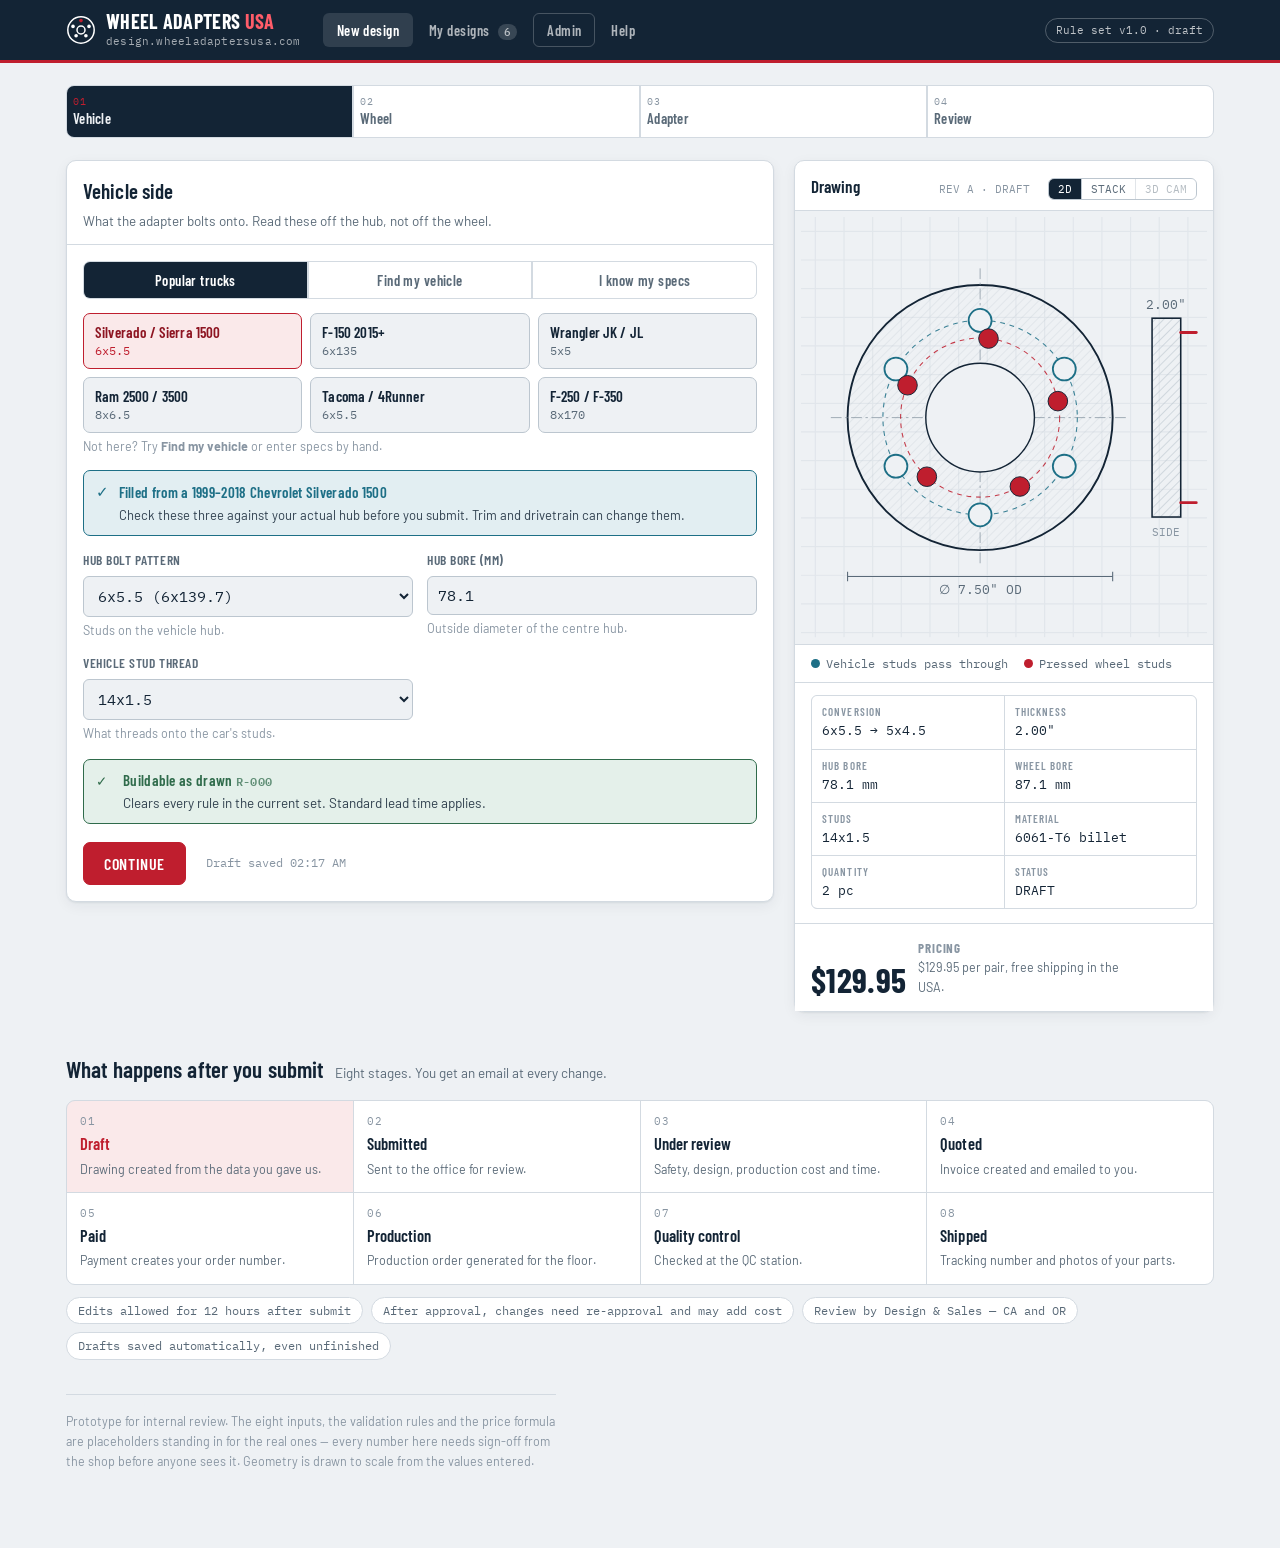
==== commit d9e0b573: "Add 3D CAM view, 3D stack assembly and stud clocking - Drawing panel gets three views: 2D, STACK and" ====
--- a/index.html
+++ b/index.html
@@ -53,6 +53,10 @@
   --go:#2f6b4b;
   --go-soft:#e4f0ea;
   --grid:#e1e6eb;
+  --cam-top:#e8edf2;
+  --cam-bot:#c3ced9;
+  --cam-ink:#132435;
+  --cam-panel:rgba(255,255,255,.8);
   --shadow:0 1px 2px rgba(19,36,53,.07),0 4px 14px rgba(19,36,53,.06);
   --f-disp:"Barlow Condensed","Arial Narrow",system-ui,sans-serif;
   --f-body:"Barlow",system-ui,-apple-system,sans-serif;
@@ -79,6 +83,10 @@
     --go:#6aab86;
     --go-soft:#152a20;
     --grid:#1b2b3c;
+    --cam-top:#1f3247;
+    --cam-bot:#09121b;
+    --cam-ink:#e6ecf2;
+    --cam-panel:rgba(9,18,27,.72);
     --shadow:0 1px 2px rgba(0,0,0,.45),0 4px 14px rgba(0,0,0,.35);
   }
 }
@@ -89,6 +97,7 @@
   --line:#26384c; --line-2:#354a61; --steel:#93a3b3; --steel-2:#6a7d90;
   --cyan:#4fa8c4; --cyan-soft:#102934; --flag:#e8505f; --flag-soft:#3a1519;
   --go:#6aab86; --go-soft:#152a20; --grid:#1b2b3c;
+  --cam-top:#1f3247; --cam-bot:#09121b; --cam-ink:#e6ecf2; --cam-panel:rgba(9,18,27,.72);
   --shadow:0 1px 2px rgba(0,0,0,.45),0 4px 14px rgba(0,0,0,.35);
 }
 *{box-sizing:border-box}
@@ -410,11 +419,83 @@
 /* ---------- drawing ---------- */
 .draw{position:sticky;top:calc(env(safe-area-inset-top,0px) + 68px)}
 @media (max-width:900px){.draw{position:static;order:-1}}
+.draw.is3d{position:static}
 .draw-hd{display:flex;align-items:baseline;gap:10px;padding:12px 16px 10px;border-bottom:1px solid var(--line)}
 .draw-hd h2{font-size:17px}
 .draw-hd .rev{margin-left:auto;font-family:var(--f-mono);font-size:11px;color:var(--steel-2)}
 .canvas{background:var(--paper);border-bottom:1px solid var(--line);padding:6px}
 .canvas svg{display:block;width:100%;height:auto;max-width:100%}
+.viewtog{display:inline-flex;margin-left:8px;border:1px solid var(--line-2);border-radius:6px;overflow:hidden;flex:none}
+.viewtog button{font-family:var(--f-mono);font-size:11px;padding:3px 9px;background:var(--card);
+  color:var(--steel);border:0;cursor:pointer}
+.viewtog button+button{border-left:1px solid var(--line-2)}
+.viewtog button[aria-pressed="true"]{background:var(--ink);color:var(--card)}
+.viewtog button:disabled{opacity:.45;cursor:not-allowed}
+.viewtog button:focus-visible{outline:2px solid var(--accent);outline-offset:-2px}
+
+/* ---------- 3D CAM viewport ---------- */
+.cam{border-bottom:1px solid var(--line)}
+.cam-vp{position:relative;aspect-ratio:1/1;max-height:70vh;width:100%;overflow:hidden;
+  background:linear-gradient(180deg,var(--cam-top),var(--cam-bot))}
+.cam-vp canvas{display:block;width:100%;height:100%;touch-action:none;cursor:grab}
+.cam-vp canvas:active{cursor:grabbing}
+.cam-vp .tag{position:absolute;font-family:var(--f-mono);font-size:10.5px;line-height:1.35;
+  color:var(--cam-ink);background:var(--cam-panel);border-radius:4px;padding:3px 7px;pointer-events:none}
+.cam-wcs{top:38px;left:8px}
+.cam-dro{bottom:8px;left:8px;right:8px;display:grid;grid-template-columns:repeat(3,minmax(0,1fr));
+  column-gap:8px;font-variant-numeric:tabular-nums}
+.cam-dro b{font-weight:600;margin-right:4px}
+.cam-dro .x b{color:#d9534f}.cam-dro .y b{color:#3f9b52}.cam-dro .z b{color:#3b7ddd}
+.cam-dro .op{grid-column:1/-1;opacity:.8;white-space:nowrap;overflow:hidden;text-overflow:ellipsis}
+.cam-views{position:absolute;top:8px;right:8px;display:flex;gap:4px}
+.cam-views button{font-family:var(--f-mono);font-size:10.5px;padding:3px 7px;border-radius:4px;cursor:pointer;
+  border:1px solid var(--line-2);background:var(--cam-panel);color:var(--cam-ink)}
+.cam-views button[aria-pressed="true"]{border-color:var(--accent);color:var(--accent)}
+.cam-views #camexpand{font-size:13px;line-height:1;padding:2px 7px}
+.cam-vp canvas{cursor:zoom-in}
+.cam-modal{position:absolute;left:0;right:0;z-index:80;display:flex;align-items:center;justify-content:center;
+  padding:16px;background:rgba(9,18,27,.62)}
+.cam-modal-in{display:flex;flex-direction:column;width:100%;max-width:1100px;height:100%;max-height:900px;
+  background:var(--card);border:1px solid var(--line-2);border-radius:10px;overflow:hidden;box-shadow:var(--shadow)}
+.cam-modal-hd{display:flex;align-items:center;gap:12px;flex-wrap:wrap;padding:10px 14px;border-bottom:1px solid var(--line)}
+.cam-modal-hd b{font-family:var(--f-disp);font-size:17px;font-weight:600}
+.cam-modal-hd span{font-family:var(--f-mono);font-size:11px;color:var(--steel)}
+.cam-modal-hd .btn-sm{margin-left:auto}
+.cam-modal-hd .hint-touch{display:none}
+@media (hover:none){.cam-modal-hd .hint-mouse{display:none}.cam-modal-hd .hint-touch{display:inline}}
+.cam-modal-bd{flex:1;min-height:0;display:flex;flex-direction:column}
+.cam-modal .cam-vp{flex:1;min-height:0;aspect-ratio:auto;max-height:none}
+.cam-modal .cam-vp canvas{cursor:move}
+.cam-modal #camexpand{display:none}
+.stk .mv{transition:transform .6s cubic-bezier(.3,.7,.2,1);transform:translateX(var(--dx))}
+.stk.together .mv{transform:none}
+@media (prefers-reduced-motion:reduce){.stk .mv{transition:none}}
+.stk-cut{display:flex;align-items:center;gap:6px;font-family:var(--f-mono);font-size:11px;color:var(--steel);cursor:pointer}
+.stk-cut input{margin:0;accent-color:var(--accent)}
+.stk-bar{display:flex;align-items:center;gap:6px 10px;flex-wrap:wrap;padding:6px 4px 2px;
+  font-size:11.5px;line-height:1.4;color:var(--steel)}
+.cam-lbl{position:absolute;font-family:var(--f-mono);font-size:10px;font-weight:600;pointer-events:none;
+  transform:translate(-50%,-50%);color:var(--cam-ink)}
+.cam-bp{display:flex;align-items:center;gap:10px;padding:9px 16px;border-top:1px solid var(--line)}
+.cam-bp input{flex:1;min-width:0;accent-color:var(--accent)}
+.cam-bp .t{font-family:var(--f-mono);font-size:11px;color:var(--steel);white-space:nowrap}
+.cam-ops{list-style:none;margin:0;padding:4px 0 8px;border-top:1px solid var(--line);
+  font-family:var(--f-mono);font-size:11.5px}
+.cam-ops .grp{padding:7px 16px 3px;font-family:var(--f-disp);font-size:11px;font-weight:600;
+  letter-spacing:.1em;text-transform:uppercase;color:var(--steel-2)}
+.cam-ops label{display:grid;grid-template-columns:auto 10px minmax(0,1fr) auto;gap:8px;align-items:center;
+  padding:3px 16px;cursor:pointer}
+.cam-ops label:hover{background:var(--paper)}
+.cam-ops label.now{background:var(--accent-soft)}
+.cam-ops input{margin:0;accent-color:var(--accent)}
+.cam-ops i{width:10px;height:3px;border-radius:2px}
+.cam-ops .nm{white-space:nowrap;overflow:hidden;text-overflow:ellipsis}
+.cam-ops .tl{color:var(--steel-2)}
+.cam-note{margin:0;padding:8px 16px 10px;font-size:11.5px;line-height:1.45;color:var(--steel);border-top:1px solid var(--line)}
+.cam-tog{display:flex;flex-wrap:wrap;gap:4px 14px;padding:8px 16px;border-top:1px solid var(--line);
+  font-family:var(--f-mono);font-size:11px;color:var(--steel)}
+.cam-tog label{display:flex;align-items:center;gap:5px;cursor:pointer}
+.cam-tog input{margin:0;accent-color:var(--accent)}
 .legend{display:flex;flex-wrap:wrap;gap:6px 16px;padding:10px 16px;border-bottom:1px solid var(--line);
   font-family:var(--f-mono);font-size:11.5px;color:var(--steel)}
 .legend i{display:inline-block;width:9px;height:9px;border-radius:50%;margin-right:6px;vertical-align:baseline}
@@ -533,6 +614,7 @@
   <nav class="toc" aria-label="Help contents">
     <a href="#h-start">Getting started</a>
     <a href="#h-inputs">The eight measurements</a>
+    <a href="#h-views">2D, stack and 3D views</a>
     <a href="#h-checks">Flags and blocks</a>
     <a href="#h-price">Pricing</a>
     <a href="#h-stages">After you submit</a>
@@ -574,6 +656,46 @@
       <dd>Two per axle. Most orders are 2 or 4.</dd>
     </dl>
 
+    <h3 id="h-views">2D, stack and 3D views</h3>
+    <p>The drawing panel has three views of the same part, switched with the buttons at its
+       top right. It opens in <b>3D CAM</b>; a device that cannot run 3D opens in 2D. All three are rebuilt from your eight numbers every time you change one
+       &mdash; there is no stored picture to go stale.</p>
+    <dl class="defs">
+      <dt>2D</dt>
+      <dd>The face of the adapter, to scale. Blue rings are the holes your vehicle studs pass
+          through; red dots are the new studs your wheel mounts to. The side profile shows the
+          thickness.</dd>
+      <dt>Stack</dt>
+      <dd>The whole setup in 3D: vehicle hub, then your adapter, then the wheel, with the lug
+          nuts where they sit. It is cut in half so you can see the studs, nuts and the
+          centring lip inside &mdash; untick <b>Cutaway</b> to see it whole. Press <b>Bolt it
+          together</b> to slide the parts into place. <b>SIDE</b>, <b>HUB SIDE</b> and
+          <b>WHEEL SIDE</b> jump to those angles. Only the adapter is drawn from your numbers;
+          the hub and wheel are generic. <b>2D section</b> switches to a flat, to-scale cut-through
+          drawing that shows how far the wheel moves out.</dd>
+      <dt>3D CAM</dt>
+      <dd>The finished part as a solid, the way a machinist sees it in CAM software: the bar
+          stock it is cut from, the machining operations in order, and the path each tool
+          takes. Drag to turn it, scroll or pinch to zoom, or use <b>ISO</b>, <b>TOP</b>,
+          <b>FRONT</b> and <b>G55</b> (the hub side, as the part sits for its second setup).
+          The 3D view needs a reasonably recent phone or computer; if yours cannot run it, the
+          button is greyed out and the 2D drawing is exact.</dd>
+      <dt>Full-size 3D</dt>
+      <dd>Click the 3D view, or the &#x2922; button, to open it large. With a mouse, just move
+          it across the view to spin the part a full 360&deg;. On a phone, drag. Close with the
+          button, <b>Esc</b>, or a tap outside.</dd>
+      <dt>Backplot</dt>
+      <dd>Press <b>Play</b>, or drag the slider, to watch the tool run through the program.
+          The readout gives the tool position in X, Y and Z, the move, the tool and the
+          operation. Untick an operation in the list to hide it.</dd>
+    </dl>
+    <p>The toolpaths, tools, feeds and cycle time are an illustration generated from your
+       numbers, not the program we run. Our machinists program the real job in Mastercam or
+       SolidWorks after review.</p>
+    <p>The wheel studs are automatically turned to whatever angle leaves the most metal
+       between them and the vehicle holes. If the two still look close, that is exactly what
+       our review checks.</p>
+
     <h3 id="h-checks">Flags and blocks</h3>
     <p>Every change you make runs against our rule set, written by the people who machine
        these parts. Two outcomes matter:</p>
@@ -637,6 +759,18 @@
       <dt>Spacer vs adapter</dt>
       <dd>A spacer keeps the same bolt pattern and only pushes the wheel out. An adapter
           changes the pattern as well.</dd>
+      <dt>Clocking</dt>
+      <dd>The angle the wheel stud pattern is turned relative to the vehicle pattern. Chosen to
+          keep the two sets of holes as far apart as possible.</dd>
+      <dt>Section view</dt>
+      <dd>A drawing of the part as if sliced through its centre, so you can see inside it.
+          Cut material is shown hatched.</dd>
+      <dt>Toolpath</dt>
+      <dd>The route a cutting tool follows. Solid lines are cutting moves; dashed lines are
+          rapid moves through the air between cuts.</dd>
+      <dt>G54 / G55</dt>
+      <dd>Work offsets &mdash; where the machine measures zero from. G54 is the first setup,
+          wheel side up; G55 is the second, flipped over with the hub side up.</dd>
       <dt>6061-T6 billet</dt>
       <dd>The aluminium we cut these from. Solid extruded stock, not cast.</dd>
     </dl>
@@ -736,8 +870,15 @@
       <div class="draw-hd">
         <h2>Drawing</h2>
         <span class="rev mono" id="rev">REV A · DRAFT</span>
+        <div class="viewtog" role="group" aria-label="Drawing view">
+          <button type="button" id="v2d" aria-pressed="false">2D</button>
+          <button type="button" id="vstack" aria-pressed="false">STACK</button>
+          <button type="button" id="v3d" aria-pressed="false">3D CAM</button>
+        </div>
       </div>
-      <div class="canvas"><div id="face"></div></div>
+      <div class="canvas" id="canvas2d"><div id="face"></div></div>
+      <div class="canvas" id="stack" hidden></div>
+      <div class="cam" id="cam" hidden></div>
       <div class="legend">
         <span><i style="background:var(--cyan)"></i>Vehicle studs pass through</span>
         <span><i style="background:var(--accent)"></i>Pressed wheel studs</span>
@@ -1086,6 +1227,169 @@
   return {mode:"price", pair:pair, total:pair * (d.qty / 2)};
 }
 
+/* Wheel-stud clocking. The wheel pattern can be machined at any rotation
+   relative to the hub pattern; pick the one that leaves the most metal
+   between a vehicle through-hole and a pressed-stud hole. A fixed half-pitch
+   offset only works when both patterns have the same lug count — 6 → 5 put a
+   stud straight on top of a vehicle hole. Ties go to half pitch, so same-count
+   conversions draw exactly as before. Pure; used by faceSvg and camGeom.
+   Returns {off: degrees clockwise from 12 o'clock, clear: mm of wall (<0 = holes overlap)}. */
+function clockOf(d){
+  var src = PATTERNS[d.hubPattern], dst = PATTERNS[d.wheelPattern];
+  var key = d.hubPattern + "|" + d.wheelPattern + "|" + d.vehicleThread + "|" + d.studThread;
+  if (clockOf.memo[key]) return clockOf.memo[key];
+  var hr = (THREADS[d.vehicleThread].dia + 2.4) / 2, sr = THREADS[d.studThread].dia / 2;
+  var rs = src.bcd * 25.4 / 2, rd = dst.bcd * 25.4 / 2, half = 360 / dst.lugs / 2;
+  function clear(off){
+    var m = Infinity, i, j, a, b;
+    for (i = 0; i < src.lugs; i++) for (j = 0; j < dst.lugs; j++){
+      a = (i * 360 / src.lugs) * Math.PI / 180;
+      b = (off + j * 360 / dst.lugs) * Math.PI / 180;
+      m = Math.min(m, Math.sqrt(rs * rs + rd * rd - 2 * rs * rd * Math.cos(a - b)) - hr - sr);
+    }
+    return m;
+  }
+  var best = {off:half, clear:clear(half)};
+  for (var q = 0; q < half * 8; q++){
+    var c = clear(q / 4);
+    if (c > best.clear + 0.01) best = {off:q / 4, clear:c};
+  }
+  return (clockOf.memo[key] = best);
+}
+clockOf.memo = {};
+
+/* =====================================================================
+   STACK-UP DIAGRAM — vehicle hub, adapter, wheel, to scale, as an aligned
+   section: the vehicle stud is rotated into the plane above the centreline,
+   the wheel stud below it (standard drafting practice for bolt circles).
+   Derived from the design every redraw, like faceSvg. Hub flange, wheel
+   pad and nut sizes are generic and only there to show how it bolts up.
+   ===================================================================== */
+var stackExploded = true;
+
+function stackSvg(d){
+  var g = camGeom(d), T = g.T;
+  var vr = THREADS[d.vehicleThread].dia / 25.4 / 2;          /* vehicle stud radius */
+  var Fr = g.src.r + 0.8;                                      /* hub flange radius   */
+  var Wt = 0.8, Wr = Math.max(Fr, g.dst.r + 0.9, g.R + 0.4);   /* wheel pad           */
+  var nutH = 0.6, nutR = 0.4, gap = 0.7;
+  var xmin = -2.0 - gap, xmax = T + Wt + nutH + 0.25 + gap * 2;
+  var W = 340, H = 352, top = 30, bot = 52;
+  var S = Math.min((W - 24) / (xmax - xmin), (H - top - bot) / (2 * Wr + 0.3));
+  var ox = (W - (xmax - xmin) * S) / 2 - xmin * S, cy = top + (H - top - bot) / 2;
+  var gpx = (gap * S).toFixed(1), s = [];
+
+  function X(x){ return (ox + x * S).toFixed(1); }
+  /* rect from x0..x1 (in) and radius r0..r1 (in), in the top half, bottom half or both */
+  function band(x0, x1, r0, r1, half, attr){
+    var out = "", w = ((x1 - x0) * S).toFixed(1), h = ((r1 - r0) * S).toFixed(1);
+    if (half !== "bot") out += '<rect x="' + X(x0) + '" y="' + (cy - r1 * S).toFixed(1) +
+      '" width="' + w + '" height="' + h + '" ' + attr + "/>";
+    if (half !== "top") out += '<rect x="' + X(x0) + '" y="' + (cy + r0 * S).toFixed(1) +
+      '" width="' + w + '" height="' + h + '" ' + attr + "/>";
+    return out;
+  }
+  function label(x, y, txt, anchor){
+    return '<text x="' + X(x) + '" y="' + y + '" text-anchor="' + (anchor || "middle") +
+      '" fill="var(--steel)" font-family="IBM Plex Mono, monospace" font-size="9.5" letter-spacing=".04em">' + txt + "</text>";
+  }
+  var HUB = 'fill="var(--line)" stroke="var(--ink)" stroke-width=".9"';
+  var VEH = 'fill="var(--cyan-soft)" stroke="var(--cyan)" stroke-width="1.1"';
+  var BODY = 'fill="url(#hatch2)" stroke="var(--ink)" stroke-width="1.2"';
+  var VOID = 'fill="var(--paper)" stroke="var(--ink)" stroke-width=".8"';
+  var RED = 'fill="var(--accent)" stroke="var(--ink)" stroke-width=".6"';
+  var WHL = 'fill="var(--line-2)" fill-opacity=".55" stroke="var(--ink)" stroke-width=".9"';
+  var NUT = 'fill="var(--steel-2)" stroke="var(--ink)" stroke-width=".7"';
+
+  s.push('<svg class="stk' + (stackExploded ? "" : " together") + '" viewBox="0 0 ' + W + " " + H +
+    '" role="img" aria-label="Section through vehicle hub, adapter and wheel, drawn to scale">');
+  s.push('<defs><pattern id="hatch2" width="5" height="5" patternTransform="rotate(45)" patternUnits="userSpaceOnUse">' +
+    '<rect width="5" height="5" fill="var(--card)"/><line x1="0" y1="0" x2="0" y2="5" stroke="var(--line-2)" stroke-width="1.2"/></pattern></defs>');
+
+  /* ---- vehicle hub: bearing housing, flange, pilot, studs ---- */
+  s.push('<g class="mv" style="--dx:-' + gpx + 'px">');
+  s.push(band(-2.0, -0.6, 0, g.hubR * 1.15, "both", HUB));
+  s.push(band(-0.6, 0, 0, Fr, "both", HUB));
+  s.push(band(0, g.pocketDepth * 0.85, 0, g.hubR - 0.015, "both", HUB));
+  s.push(band(-0.78, -0.6, g.src.r - vr * 1.7, g.src.r + vr * 1.7, "top", VEH));        /* stud head */
+  s.push(band(-0.6, g.src.flange + nutH + 0.12, g.src.r - vr, g.src.r + vr, "top", VEH)); /* stud     */
+  s.push(label(-1.0, 14, "VEHICLE HUB"));
+  s.push("</g>");
+
+  /* ---- adapter: hatched section with every cut, then its pressed studs ---- */
+  s.push("<g>");
+  s.push(band(0, T, g.thruR, g.R, "both", BODY));
+  s.push(band(T - 0.01, T + g.lipH, g.thruR, g.lipR, "both", BODY));
+  s.push(band(0, g.pocketDepth, g.thruR - 0.001, g.hubR, "both", VOID));                 /* hub pocket */
+  s.push(band(-0.01, T + 0.01, g.src.r - g.src.holeR, g.src.r + g.src.holeR, "top", VOID));
+  s.push(band(g.src.flange, T + 0.01, g.src.r - g.src.nutR, g.src.r + g.src.nutR, "top", VOID));
+  s.push(band(-0.01, T + 0.01, g.dst.r - g.dst.studR, g.dst.r + g.dst.studR, "bot", VOID));
+  s.push(band(-0.01, g.dst.headDepth, g.dst.r - g.dst.headR, g.dst.r + g.dst.headR, "bot", VOID));
+  s.push(band(0.005, g.dst.headDepth, g.dst.r - g.dst.headR * 0.96, g.dst.r + g.dst.headR * 0.96, "bot", RED));
+  s.push(band(g.dst.headDepth, T + g.dst.len, g.dst.r - g.dst.studR, g.dst.r + g.dst.studR, "bot", RED));
+  s.push(band(g.src.flange, g.src.flange + nutH, g.src.r - nutR, g.src.r + nutR, "top", VEH)); /* lug nut */
+  s.push("</g>");
+
+  /* ---- wheel: mounting pad cut off with a break line, then its lug nuts ---- */
+  s.push('<g class="mv" style="--dx:' + gpx + 'px">');
+  s.push(band(T, T + Wt, g.lipR, Wr, "top", WHL));
+  s.push(band(T, T + Wt, g.lipR, g.dst.r - g.dst.studR - 0.03, "bot", WHL));
+  s.push(band(T, T + Wt, g.dst.r + g.dst.studR + 0.03, Wr, "bot", WHL));
+  [-1, 1].forEach(function(sg){                                       /* break lines */
+    var y = cy - sg * Wr * S, zz = [];
+    for (var k = 0; k <= 4; k++) zz.push(X(T + Wt * k / 4) + "," + (y - sg * (k % 2 ? 4 : 0)).toFixed(1));
+    s.push('<polyline points="' + zz.join(" ") + '" fill="none" stroke="var(--ink)" stroke-width=".9"/>');
+  });
+  s.push(label(T + Wt / 2, 14, "WHEEL"));
+  s.push("</g>");
+  s.push('<g class="mv" style="--dx:' + (gap * 2 * S).toFixed(1) + 'px">');
+  s.push(band(T + Wt, T + Wt + nutH, g.dst.r - nutR, g.dst.r + nutR, "bot", NUT));
+  s.push("</g>");
+
+  /* centreline */
+  s.push('<line x1="8" y1="' + cy + '" x2="' + (W - 8) + '" y2="' + cy + '" stroke="var(--steel-2)" ' +
+    'stroke-width=".8" stroke-dasharray="9 3 2 3"/>');
+
+  /* how far the wheel moves out — the number the customer is buying */
+  var dy = H - 30;
+  s.push('<g stroke="var(--steel)" stroke-width=".9">' +
+    '<line x1="' + X(0) + '" y1="' + dy + '" x2="' + X(T) + '" y2="' + dy + '"/>' +
+    '<line x1="' + X(0) + '" y1="' + (dy - 5) + '" x2="' + X(0) + '" y2="' + (dy + 5) + '"/>' +
+    '<line x1="' + X(T) + '" y1="' + (dy - 5) + '" x2="' + X(T) + '" y2="' + (dy + 5) + '"/></g>');
+  s.push('<text x="' + X(T / 2) + '" y="' + (dy + 16) + '" text-anchor="middle" fill="var(--ink)" ' +
+    'font-family="IBM Plex Mono, monospace" font-size="11">ADAPTER ' + T.toFixed(2) + '" · wheel sits ' +
+    T.toFixed(2) + '" further out</text>');
+  s.push(label(4, cy - 6, "VEHICLE STUD", "start"));
+  s.push(label(4, cy + 13, "WHEEL STUD", "start"));
+  s.push("</svg>");
+  return s.join("");
+}
+
+function renderStack(){
+  el("stack").innerHTML = stackSvg(design) +
+    '<div class="stk-bar"><button type="button" class="btn-sm" id="stkbtn">' +
+    (stackExploded ? "Bolt it together" : "Pull it apart") + "</button>" +
+    (camSupported() ? '<button type="button" class="btn-sm" id="stk3d">View in 3D</button>' : "") +
+    "<span>Section view, to scale. Vehicle stud above the centreline, wheel stud below.</span></div>";
+}
+
+/* 2D drawing · stack-up · 3D CAM — one of three in the drawing panel. */
+var drawView = "2d", stack3d = true;
+function setDraw(v){
+  if (v === "3d" || (v === "stack" && stack3d)){
+    cam3d.mode = v === "3d" ? "cam" : "stack";
+    camSet(true);
+    if (!cam3d.on && v === "3d") v = "2d";
+  } else camSet(false);
+  drawView = v;
+  el("canvas2d").hidden = v !== "2d";
+  el("stack").hidden = !(v === "stack" && !cam3d.on);
+  el("v2d").setAttribute("aria-pressed", v === "2d");
+  el("vstack").setAttribute("aria-pressed", v === "stack");
+  el("v3d").setAttribute("aria-pressed", v === "3d");
+  if (v === "stack" && !cam3d.on) renderStack();
+}
+
 /* ---------------- drawing ---------------- */
 /* compact=true draws the face only, for list thumbnails. */
 function faceSvg(d, compact){
@@ -1107,7 +1411,7 @@
         '" r="2.4" fill="none" stroke="var(--cyan)" stroke-width="1.3"/>');
     }
     for (j = 0; j < dst.lugs; j++){
-      ang = (-90 + 360 / dst.lugs / 2 + j * 360 / dst.lugs) * Math.PI / 180;
+      ang = (-90 + clockOf(d).off + j * 360 / dst.lugs) * Math.PI / 180;
       s2.push('<circle cx="' + (c + dst.bcd / 2 * cs * Math.cos(ang)).toFixed(1) +
         '" cy="' + (c + dst.bcd / 2 * cs * Math.sin(ang)).toFixed(1) +
         '" r="2.6" fill="var(--accent)"/>');
@@ -1163,7 +1467,7 @@
            '" fill="var(--paper)" stroke="var(--cyan)" stroke-width="1.5"/>');
   }
   /* wheel-side pressed studs, clocked off the through holes */
-  var off = 360 / dst.lugs / 2;
+  var off = clockOf(d).off;
   for (i = 0; i < dst.lugs; i++){
     a = (-90 + off + i * 360 / dst.lugs) * Math.PI / 180;
     x = cx + dst.bcd / 2 * S * Math.cos(a);
@@ -1198,6 +1502,977 @@
 
   s.push('</svg>');
   return s.join("");
+}
+
+/* =====================================================================
+   3D CAM VIEW v0.1 — ILLUSTRATIVE. NOT A POST-PROCESSED PROGRAM.
+   Same rule as the 2D drawing: the solid and every toolpath are derived
+   from the eight design numbers on each redraw. Nothing is stored.
+
+   The solid is ray-marched as CSG (cylinder minus holes, plus studs) in a
+   WebGL2 fragment shader, so every hole is exact with no mesh library and
+   no dependency. Toolpaths are GL lines depth-tested against it. Without
+   WebGL2 the 3D button disables itself and the 2D SVG stays — the
+   low-end-device fallback the brief asks for.
+
+   Units: inches. Work offsets as a machinist would set them:
+     G54  Setup 1 — wheel side up. X0 Y0 bore centre, Z0 on the wheel face.
+     G55  Setup 2 — flipped about Y, hub side up. Z0 on the hub face.
+   The DRO reads in the active setup's own coordinates.
+   ===================================================================== */
+var CAM_ASSUME = {            /* v0.1 — UNVERIFIED. Every value needs a machinist. */
+  lipH: 0.375,                /* wheel-side centring lip height */
+  pocketDepth: 0.40,          /* hub-side recess the vehicle hub sits in */
+  lipWall: 0.15,              /* wall between through bore and lip OD */
+  nutPocketD: 1.10,           /* counterbore for the vehicle lug nut + socket */
+  flangeMax: 0.50,            /* material left under a lug-nut pocket */
+  studLen: 1.50,              /* pressed stud stick-out past the wheel face */
+  headOver: 8,                /* mm: stud head dia over thread dia */
+  headDepth: 0.20,            /* stud head counterbore, hub side */
+  stockOver: 0.06,            /* stock oversize, radial and on each face */
+  clear: 0.50,                /* clearance plane above stock */
+  feed: {face:40, mill:60, drill:12, rapid:400},   /* in/min */
+  toolChange: 0.15            /* min */
+};
+
+/* Pure: design → solid dimensions in inches. Mirrors faceSvg's geometry. */
+function camGeom(d){
+  var A = CAM_ASSUME, src = PATTERNS[d.hubPattern], dst = PATTERNS[d.wheelPattern];
+  var mm = 1 / 25.4, T = d.thickness;
+  var hubR = d.hubBore * mm / 2, lipR = d.wheelBore * mm / 2;
+  return {
+    T:T, R:(Math.max(src.bcd, dst.bcd) + 2.0) / 2, so:A.stockOver,
+    lipR:lipR, lipH:A.lipH, hubR:hubR,
+    thruR:Math.max(0.5, Math.min(hubR, lipR - A.lipWall)),
+    pocketDepth:Math.min(A.pocketDepth, T * 0.4),
+    /* a0 matches faceSvg: first hole at 12 o'clock, wheel studs clocked by clockOf() */
+    src:{n:src.lugs, r:src.bcd / 2, a0:Math.PI / 2,
+         holeR:(THREADS[d.vehicleThread].dia + 2.4) * mm / 2,
+         nutR:A.nutPocketD / 2, flange:Math.min(A.flangeMax, T * 0.4)},
+    dst:{n:dst.lugs, r:dst.bcd / 2, a0:Math.PI / 2 - clockOf(d).off * Math.PI / 180,
+         studR:THREADS[d.studThread].dia * mm / 2,
+         headR:(THREADS[d.studThread].dia + A.headOver) * mm / 2,
+         headDepth:A.headDepth, len:A.studLen}
+  };
+}
+
+/* Pure: geometry → operations. Each point is [x, y, z, rapid] in the op's
+   own setup coordinates, so the DRO can read them straight off. */
+function camPaths(g){
+  var A = CAM_ASSUME, ops = [], T = g.T, so = g.so, Rs = g.R + so;
+  var T1 = {id:"T1", name:"3.000 face mill", d:3.0},
+      T2 = {id:"T2", name:"1/2 flat end mill", d:0.5},
+      T3 = {id:"T3", name:"1/2 spot drill", d:0.5},
+      T4 = {id:"T4", name:"drill " + (g.src.holeR * 2).toFixed(3), d:g.src.holeR * 2},
+      T5 = {id:"T5", name:"drill " + (g.dst.studR * 2).toFixed(3), d:g.dst.studR * 2};
+  var tr = T2.d / 2, o, i, k, L, n, r, z, y;
+  var zc = g.lipH + so + A.clear;            /* setup 1 clearance */
+
+  function op(setup, name, tool, feed, color){
+    o = {setup:setup, name:name, tool:tool, feed:feed, color:color, pts:[]};
+    ops.push(o);
+  }
+  function mv(x, y, z, rapid){ o.pts.push([x, y, z, rapid ? 1 : 0]); }
+  function circ(x, y, r, z){
+    for (var k = 0; k <= 48; k++){
+      var a = k / 48 * 2 * Math.PI;
+      mv(x + r * Math.cos(a), y + r * Math.sin(a), z);
+    }
+  }
+  function helix(x, y, r, z0, z1, pitch){
+    var turns = Math.max(1, Math.ceil((z0 - z1) / pitch)), m = turns * 36;
+    for (var k = 0; k <= m; k++){
+      var a = k / 36 * 2 * Math.PI;
+      mv(x + r * Math.cos(a), y + r * Math.sin(a), z0 + (z1 - z0) * k / m);
+    }
+    circ(x, y, r, z1);
+  }
+  function go(x, y, z){ mv(x, y, zc, 1); mv(x, y, z + 0.1, 1); }
+  function up(){ var p = o.pts[o.pts.length - 1]; mv(p[0], p[1], zc, 1); }
+  function ring(c){
+    var out = [];
+    for (var i = 0; i < c.n; i++){
+      var a = c.a0 - i * 2 * Math.PI / c.n;
+      out.push([c.r * Math.cos(a), c.r * Math.sin(a)]);
+    }
+    return out;
+  }
+  function face(zf){
+    var xr = Rs + T1.d / 2 + 0.2, rows = Math.max(1, Math.ceil(2 * Rs / (T1.d * 0.7))), dir = 1;
+    for (var k = 0; k < rows; k++){
+      var yy = -Rs + (k + 0.5) * 2 * Rs / rows;
+      if (k === 0) go(-xr, yy, zf);
+      mv(-xr * dir, yy, zf); mv(xr * dir, yy, zf);
+      dir = -dir;
+    }
+    up();
+  }
+  function peck(holes, depth, q){
+    holes.forEach(function(h){
+      go(h[0], h[1], 0);
+      for (var zz = 0; zz > depth + 1e-6;){
+        var nz = Math.max(depth, zz - q);
+        if (zz < 0) mv(h[0], h[1], zz + 0.02, 1);
+        mv(h[0], h[1], nz);
+        mv(h[0], h[1], 0.1, 1);
+        zz = nz;
+      }
+    });
+    up();
+  }
+  var S = ring(g.src), D = ring(g.dst);
+
+  /* ---- Setup 1 · G54 · wheel side up ---- */
+  op(1, "Face wheel side", T1, A.feed.face, "#4f8fe0");
+  face(g.lipH);
+
+  op(1, "Rough wheel face to Z0, finish lip", T2, A.feed.mill, "#22a39a");
+  n = Math.ceil(g.lipH / 0.2);
+  for (L = 1; L <= n; L++){
+    z = g.lipH - g.lipH * L / n;
+    go(Rs + tr + 0.1, 0, z);
+    for (r = Rs + tr - 0.05; r > g.lipR + tr + 0.05; r -= T2.d * 0.4) circ(0, 0, r, z);
+    circ(0, 0, g.lipR + tr, z);
+    up();
+  }
+
+  op(1, "Contour OD", T2, A.feed.mill, "#8a6fd6");
+  r = g.R + tr;
+  go(r + 0.3, 0, 0);
+  n = Math.ceil((T + 0.03) / 0.25);
+  for (L = 1; L <= n; L++){
+    z = -(T + 0.03) * L / n;
+    mv(r + 0.3, 0, z); mv(r, 0, z); circ(0, 0, r, z); mv(r + 0.3, 0, z);
+  }
+  up();
+
+  op(1, "Spot drill all holes", T3, A.feed.drill, "#c9a227");
+  S.concat(D).forEach(function(h){ go(h[0], h[1], 0); mv(h[0], h[1], -0.08); mv(h[0], h[1], 0.1, 1); });
+  up();
+
+  op(1, "Peck drill vehicle stud holes", T4, A.feed.drill, "#2c9fc4");
+  peck(S, -T - 0.15, 0.25);
+
+  op(1, "Peck drill stud press holes", T5, A.feed.drill, "#e0703a");
+  peck(D, -T - 0.15, 0.25);
+
+  if (g.src.nutR - tr > 0.02){
+    op(1, "Helix lug-nut pockets", T2, A.feed.mill, "#3fa34d");
+    S.forEach(function(h){
+      go(h[0] + g.src.nutR - tr, h[1], 0);
+      helix(h[0], h[1], g.src.nutR - tr, 0, -T + g.src.flange, 0.08);
+      mv(h[0], h[1], -T + g.src.flange);
+      up();
+    });
+  }
+
+  op(1, "Helix through bore", T2, A.feed.mill, "#d1495b");
+  go(g.thruR - tr, 0, g.lipH);
+  helix(0, 0, g.thruR - tr, g.lipH, -T - 0.03, 0.1);
+  up();
+
+  /* ---- Setup 2 · G55 · flipped about Y, hub side up ---- */
+  zc = so + A.clear;
+  op(2, "Face hub side", T1, A.feed.face, "#4f8fe0");
+  face(0);
+
+  if (g.hubR > g.thruR + 0.01){
+    op(2, "Pocket hub recess", T2, A.feed.mill, "#22a39a");
+    n = Math.ceil(g.pocketDepth / 0.2);
+    for (L = 1; L <= n; L++){
+      z = -g.pocketDepth * L / n;
+      r = Math.max(0.05, g.thruR - tr * 0.5);
+      go(r, 0, z);
+      for (; r < g.hubR - tr - 0.05; r += T2.d * 0.4) circ(0, 0, r, z);
+      circ(0, 0, g.hubR - tr, z);
+      up();
+    }
+  }
+
+  op(2, "Counterbore stud heads", T2, A.feed.mill, "#8a6fd6");
+  D.forEach(function(h){
+    var x = -h[0];                            /* G55 sees X mirrored */
+    if (g.dst.headR - tr > 0.02){
+      go(x + g.dst.headR - tr, h[1], 0);
+      helix(x, h[1], g.dst.headR - tr, 0, -g.dst.headDepth, 0.06);
+      mv(x, h[1], -g.dst.headDepth);
+    } else { go(x, h[1], 0); mv(x, h[1], -g.dst.headDepth); }
+    up();
+  });
+
+  return ops;
+}
+
+/* Setup coordinates → part coordinates (G54 frame) for drawing. */
+function camToPart(p, setup, T){
+  return setup === 1 ? [p[0], p[1], p[2]] : [-p[0], p[1], -p[2] - T];
+}
+
+/* ---- tiny column-major matrix kit ---- */
+function v3sub(a, b){ return [a[0] - b[0], a[1] - b[1], a[2] - b[2]]; }
+function v3dot(a, b){ return a[0] * b[0] + a[1] * b[1] + a[2] * b[2]; }
+function v3cross(a, b){ return [a[1] * b[2] - a[2] * b[1], a[2] * b[0] - a[0] * b[2], a[0] * b[1] - a[1] * b[0]]; }
+function v3norm(a){ var l = Math.sqrt(v3dot(a, a)) || 1; return [a[0] / l, a[1] / l, a[2] / l]; }
+function m4persp(fovy, asp, n, f){
+  var t = 1 / Math.tan(fovy / 2), nf = 1 / (n - f);
+  return [t / asp,0,0,0, 0,t,0,0, 0,0,(f + n) * nf,-1, 0,0,2 * f * n * nf,0];
+}
+function m4look(e, c, u){
+  var z = v3norm(v3sub(e, c)), x = v3norm(v3cross(u, z)), y = v3cross(z, x);
+  return [x[0],y[0],z[0],0, x[1],y[1],z[1],0, x[2],y[2],z[2],0,
+          -v3dot(x, e),-v3dot(y, e),-v3dot(z, e),1];
+}
+function m4mul(a, b){
+  var o = [], c, r, k, s;
+  for (c = 0; c < 4; c++) for (r = 0; r < 4; r++){
+    for (s = 0, k = 0; k < 4; k++) s += a[k * 4 + r] * b[c * 4 + k];
+    o[c * 4 + r] = s;
+  }
+  return o;
+}
+function m4inv(m){
+  var a00=m[0],a01=m[1],a02=m[2],a03=m[3],a10=m[4],a11=m[5],a12=m[6],a13=m[7],
+      a20=m[8],a21=m[9],a22=m[10],a23=m[11],a30=m[12],a31=m[13],a32=m[14],a33=m[15];
+  var b00=a00*a11-a01*a10,b01=a00*a12-a02*a10,b02=a00*a13-a03*a10,b03=a01*a12-a02*a11,
+      b04=a01*a13-a03*a11,b05=a02*a13-a03*a12,b06=a20*a31-a21*a30,b07=a20*a32-a22*a30,
+      b08=a20*a33-a23*a30,b09=a21*a32-a22*a31,b10=a21*a33-a23*a31,b11=a22*a33-a23*a32;
+  var det = b00*b11-b01*b10+b02*b09+b03*b08-b04*b07+b05*b06;
+  det = det ? 1 / det : 0;
+  return [(a11*b11-a12*b10+a13*b09)*det,(a02*b10-a01*b11-a03*b09)*det,(a31*b05-a32*b04+a33*b03)*det,(a22*b04-a21*b05-a23*b03)*det,
+          (a12*b08-a10*b11-a13*b07)*det,(a00*b11-a02*b08+a03*b07)*det,(a32*b02-a30*b05-a33*b01)*det,(a20*b05-a22*b02+a23*b01)*det,
+          (a10*b10-a11*b08+a13*b06)*det,(a01*b08-a00*b10-a03*b06)*det,(a30*b04-a31*b02+a33*b00)*det,(a21*b02-a20*b04-a23*b00)*det,
+          (a11*b07-a10*b09-a12*b06)*det,(a00*b09-a01*b07+a02*b06)*det,(a31*b01-a30*b03-a32*b00)*det,(a20*b03-a21*b01+a22*b00)*det];
+}
+function hexRgb(h){
+  h = (h || "#888").trim().replace("#", "");
+  if (h.length === 3) h = h[0] + h[0] + h[1] + h[1] + h[2] + h[2];
+  var v = parseInt(h, 16);
+  return [(v >> 16 & 255) / 255, (v >> 8 & 255) / 255, (v & 255) / 255];
+}
+function cssVar(n){ return getComputedStyle(document.documentElement).getPropertyValue(n); }
+
+var CAM_VS_SOLID = "#version 300 es\nin vec2 aP; out vec2 vN;\n" +
+  "void main(){ vN = aP; gl_Position = vec4(aP, 0.0, 1.0); }";
+
+var CAM_FS_SOLID = [
+  "#version 300 es",
+  "precision highp float;",
+  "in vec2 vN; out vec4 o;",
+  "uniform mat4 uInv, uVP;",
+  "uniform vec4 uA;   // R, T, lipR, lipH",
+  "uniform vec4 uB;   // thruR, hubR, pocketDepth, partOn",
+  "uniform vec4 uS;   // n, bcdR, holeR, nutR",
+  "uniform vec4 uD;   // n, bcdR, studR, headR",
+  "uniform vec4 uE;   // flange, headDepth, studLen, dst a0",
+  "uniform vec4 uTl;  // tool tip xyz, radius",
+  "uniform vec4 uTm;  // axis sign, on, flute length, holder radius",
+  "uniform vec4 uBd;  // bounding sphere (world)",
+  "uniform vec4 uM;   // stack mode, cutaway, explode 0..1, rim radius",
+  "uniform vec4 uH;   // hub flange radius, vehicle stud radius, -, wheel pad radius",
+  "uniform vec4 uW;   // wheel pad thickness, nut half-flats, nut height, spokes",
+  "uniform vec3 uCAl, uCSrc, uCDst, uCTool, uCHub, uCWhl, uCNut;",
+  "float cyl(vec3 p, float r, float z0, float z1){",
+  "  vec2 d = vec2(length(p.xy) - r, max(z0 - p.z, p.z - z1));",
+  "  return min(max(d.x, d.y), 0.0) + length(max(d, 0.0));",
+  "}",
+  "float hexz(vec3 p, float r, float z0, float z1){",
+  "  vec2 q = abs(p.xy);",
+  "  vec2 d = vec2(max(dot(q, vec2(0.5, 0.8660254)), q.x) - r, max(z0 - p.z, p.z - z1));",
+  "  return min(max(d.x, d.y), 0.0) + length(max(d, 0.0));",
+  "}",
+  "float box2(vec2 p, vec2 b){ vec2 d = abs(p) - b; return length(max(d, 0.0)) + min(max(d.x, d.y), 0.0); }",
+  "vec2 polar(vec2 p, float n, float a0){",
+  "  float s = 6.2831853 / n;",
+  "  float a = mod(atan(p.y, p.x) - a0 + 0.5 * s, s) - 0.5 * s;",
+  "  return length(p) * vec2(cos(a), sin(a));",
+  "}",
+  "void add(inout vec2 r, float d, float m){ if (d < r.x) r = vec2(d, m); }",
+  "vec2 scene(vec3 p){",
+  "  float T = uA.y;",
+  "  vec2 res = vec2(1e3, 0.0);",
+  "  if (uB.w > 0.5){",
+  "    float d = min(cyl(p, uA.x, -T, 0.0), cyl(p, uA.z, -0.02, uA.w));",
+  "    d = max(d, -cyl(p, uB.x, -T - 1.0, uA.w + 1.0));",
+  "    d = max(d, -cyl(p, uB.y, -T - 1.0, -T + uB.z));",
+  "    vec3 q = vec3(polar(p.xy, uS.x, 1.5707963) - vec2(uS.y, 0.0), p.z);",
+  "    float hs = min(cyl(q, uS.z, -T - 1.0, uA.w + 1.0), cyl(q, uS.w, -T + uE.x, uA.w + 1.0));",
+  "    d = max(d, -hs);",
+  "    vec3 w = vec3(polar(p.xy, uD.x, uE.w) - vec2(uD.y, 0.0), p.z);",
+  "    d = max(d, -min(cyl(w, uD.z, -T - 1.0, 1.0), cyl(w, uD.w, -T - 1.0, -T + uE.y)));",
+  "    res = vec2(d, hs < 0.004 ? 1.0 : 0.0);",
+  "    float st = min(min(cyl(w, uD.z * 0.97, -T + 0.004, uE.z - 0.05), cyl(w, uD.z * 0.78, 0.0, uE.z)),",
+  "                   cyl(w, uD.w * 0.96, -T + 0.004, -T + uE.y - 0.004));",
+  "    add(res, st, 2.0);",
+  "  }",
+  "  if (uTm.y > 0.5){",
+  "    vec3 t = p - uTl.xyz; t.z *= uTm.x;",
+  "    add(res, min(cyl(t, uTl.w, 0.0, uTm.z), cyl(t, uTm.w, uTm.z, uTm.z + 1.4)), 3.0);",
+  "  }",
+  "  if (uM.x > 0.5){",
+  "    float e = uM.z;",
+  "    /* vehicle hub, spindle and studs: slide inboard when pulled apart */",
+  "    vec3 h = p; h.z += 1.6 * e;",
+  "    if (cyl(h, uH.x + 0.2, -T - 3.5, -T + uE.x + uW.z + 0.4) < res.x){",
+  "      add(res, min(min(cyl(h, uH.x, -T - 0.6, -T), cyl(h, uB.y * 1.15, -T - 2.0, -T - 0.6)),",
+  "                   min(cyl(h, uB.y * 0.6, -T - 3.3, -T - 2.0), cyl(h, uB.y - 0.015, -T - 0.01, -T + uB.z * 0.85))), 4.0);",
+  "      vec3 q = vec3(polar(h.xy, uS.x, 1.5707963) - vec2(uS.y, 0.0), h.z);",
+  "      add(res, min(cyl(q, uH.y, -T - 0.6, -T + uE.x + uW.z + 0.12), cyl(q, uH.y * 1.7, -T - 0.78, -T - 0.6)), 5.0);",
+  "    }",
+  "    /* vehicle lug nuts, seated in the adapter's pockets */",
+  "    vec3 vq = vec3(polar(p.xy, uS.x, 1.5707963) - vec2(uS.y, 0.0), p.z);",
+  "    add(res, hexz(vq, uW.y, -T + uE.x, -T + uE.x + uW.z), 5.0);",
+  "    /* wheel: pad, spokes, barrel; slides outboard */",
+  "    vec3 w = p; w.z -= 2.4 * e;",
+  "    float rr = uM.w;",
+  "    if (cyl(w, rr + 0.5, -4.7, 4.7) < res.x){",
+  "      float pad = max(cyl(w, uH.w, 0.0, uW.x), -cyl(w, uA.z, -1.0, 2.0));",
+  "      vec3 ws = vec3(polar(w.xy, uD.x, uE.w) - vec2(uD.y, 0.0), w.z);",
+  "      pad = max(pad, -cyl(ws, uD.z + 0.03, -1.0, 2.0));",
+  "      vec2 sp = polar(w.xy, uW.w, uE.w + 3.14159265 / uW.w);",
+  "      float spoke = max(box2(sp - vec2((uH.w + rr) * 0.5, 0.0), vec2((rr - uH.w) * 0.5 + 0.15, 0.55)),",
+  "                        abs(w.z - uW.x * 0.5 - 0.3) - 0.5);",
+  "      float barrel = max(abs(length(w.xy) - rr) - 0.12, abs(w.z) - 4.5);",
+  "      float beads = max(abs(length(w.xy) - rr - 0.2) - 0.22, abs(abs(w.z) - 4.35) - 0.15);",
+  "      add(res, min(min(pad, spoke), min(barrel, beads)), 6.0);",
+  "    }",
+  "    vec3 wn = w; wn.z -= 1.2 * e;",
+  "    vec3 wq = vec3(polar(wn.xy, uD.x, uE.w) - vec2(uD.y, 0.0), wn.z);",
+  "    add(res, hexz(wq, uW.y, uW.x, uW.x + 0.65), 7.0);",
+  "    /* cutaway: half-section through the axle, removing the half toward world -Y */",
+  "    if (uM.y > 0.5){",
+  "      float cq = -p.x;",
+  "      if (cq > res.x) res = vec2(cq, res.y + 10.0);",
+  "    }",
+  "  }",
+  "  return res;",
+  "}",
+  "vec3 nrm(vec3 p){",
+  "  const vec2 k = vec2(1.0, -1.0); const float h = 0.0008;",
+  "  return normalize(k.xyy * scene(p + k.xyy * h).x + k.yyx * scene(p + k.yyx * h).x +",
+  "                   k.yxy * scene(p + k.yxy * h).x + k.xxx * scene(p + k.xxx * h).x);",
+  "}",
+  "void main(){",
+  "  vec4 a = uInv * vec4(vN, -1.0, 1.0); a /= a.w;",
+  "  vec4 b = uInv * vec4(vN, 1.0, 1.0); b /= b.w;",
+  "  vec3 ro = a.xyz, rd = normalize(b.xyz - a.xyz);",
+  "  vec3 oc = ro - uBd.xyz; float bb = dot(oc, rd);",
+  "  float hh = bb * bb - dot(oc, oc) + uBd.w * uBd.w;",
+  "  if (hh < 0.0) discard;",
+  "  hh = sqrt(hh);",
+  "  float t = max(-bb - hh, 0.0), tmax = -bb + hh;",
+  "  /* the assembly lies along world X (axle horizontal); the part frame has Z on the axis */",
+  "  bool stk = uM.x > 0.5;",
+  "  vec3 rp = stk ? ro.yzx : ro, dp = stk ? rd.yzx : rd;",
+  "  vec2 m = vec2(1.0, 0.0); bool hit = false;",
+  "  for (int i = 0; i < 220; i++){",
+  "    m = scene(rp + dp * t);",
+  "    if (m.x < 0.0002 + 0.00006 * t){ hit = true; break; }",
+  "    t += m.x * 0.85;",
+  "    if (t > tmax) break;",
+  "  }",
+  "  if (!hit) discard;",
+  "  vec3 p = rp + dp * t, n = nrm(p);",
+  "  vec3 nw = stk ? n.zxy : n, pw = stk ? p.zxy : p;",
+  "  bool cut = m.y > 9.5; float id = cut ? m.y - 10.0 : m.y;",
+  "  vec3 base = id < 0.5 ? uCAl : id < 1.5 ? mix(uCAl, uCSrc, 0.6) : id < 2.5 ? uCDst : id < 3.5 ? uCTool :",
+  "              id < 4.5 ? uCHub : id < 5.5 ? uCSrc : id < 6.5 ? uCWhl : uCNut;",
+  "  vec3 L1 = normalize(-rd + vec3(0.0, 0.0, 0.5));",
+  "  vec3 L2 = normalize(vec3(-0.5, 0.4, 0.8));",
+  "  float dif = max(dot(nw, L1), 0.0) * 0.65 + max(dot(nw, L2), 0.0) * 0.35;",
+  "  float ao = 0.55 + 0.45 * clamp(scene(p + n * 0.08).x / 0.08, 0.0, 1.0);",
+  "  float spec = pow(max(dot(reflect(rd, nw), L1), 0.0), 36.0) * 0.35;",
+  "  vec3 col = base * (0.34 + 0.16 * (0.5 + 0.5 * nw.z) + 0.66 * dif) * ao + spec;",
+  "  if (cut) col = base * (0.62 + 0.3 * step(0.5, fract((p.z + p.x - p.y) * 4.0)));   // hatched section face",
+  "  o = vec4(col, 1.0);",
+  "  vec4 c = uVP * vec4(pw, 1.0);",
+  "  gl_FragDepth = c.z / c.w * 0.5 + 0.5;",
+  "}"
+].join("\n");
+
+var CAM_VS_LINE = [
+  "#version 300 es",
+  "in vec3 aP; in vec4 aC; in vec2 aD;",
+  "uniform mat4 uVP;",
+  "out vec4 vC; out vec2 vD;",
+  "void main(){ gl_Position = uVP * vec4(aP, 1.0); gl_Position.z -= 0.0008 * gl_Position.w; vC = aC; vD = aD; }"
+].join("\n");
+
+var CAM_FS_LINE = [
+  "#version 300 es",
+  "precision highp float;",
+  "in vec4 vC; in vec2 vD; out vec4 o;",
+  "uniform float uProg, uHide;",
+  "void main(){",
+  "  if (vD.x > 0.0 && mod(vD.x, 0.14) > 0.07) discard;   // rapids dashed",
+  "  float a = vC.a * uHide;",
+  "  if (vD.y > uProg) a *= 0.14;                         // not yet cut in backplot",
+  "  o = vec4(vC.rgb * a, a);",
+  "}"
+].join("\n");
+
+var cam3d = {on:false, gl:null, ops:[], g:null, tl:[], total:0, t:0, playing:false,
+  yaw:-0.9, pitch:0.6, dist:0, view:"iso", dragging:false, raf:0, last:0, curOp:-1,
+  showPart:true, showStock:true, showPaths:true, off:{},
+  mode:"cam", modeShown:null, ex:1, exT:1, cut:true};
+
+/* Stack mode: generic hub and wheel around the real adapter. Only the adapter is
+   to scale from the design; these are just there to show how it bolts up. */
+var STACK_3D = {rimR:8.5, padT:0.8, nutFlat:0.4, nutH:0.6};
+
+function camSupported(){
+  if (cam3d.ok !== undefined) return cam3d.ok;
+  var ok = false;
+  try {
+    var c = document.createElement("canvas");
+    ok = !!(window.WebGL2RenderingContext &&
+            c.getContext("webgl2", {failIfMajorPerformanceCaveat:true}));
+    if (navigator.deviceMemory && navigator.deviceMemory < 2) ok = false;
+  } catch (e){ ok = false; }
+  return (cam3d.ok = ok);
+}
+
+function camProgram(gl, vs, fs){
+  function sh(type, src){
+    var s = gl.createShader(type);
+    gl.shaderSource(s, src); gl.compileShader(s);
+    if (!gl.getShaderParameter(s, gl.COMPILE_STATUS)) throw new Error(gl.getShaderInfoLog(s));
+    return s;
+  }
+  var p = gl.createProgram();
+  gl.attachShader(p, sh(gl.VERTEX_SHADER, vs));
+  gl.attachShader(p, sh(gl.FRAGMENT_SHADER, fs));
+  gl.linkProgram(p);
+  if (!gl.getProgramParameter(p, gl.LINK_STATUS)) throw new Error(gl.getProgramInfoLog(p));
+  p.u = {};
+  var n = gl.getProgramParameter(p, gl.ACTIVE_UNIFORMS);
+  for (var i = 0; i < n; i++){
+    var nm = gl.getActiveUniform(p, i).name;
+    p.u[nm] = gl.getUniformLocation(p, nm);
+  }
+  return p;
+}
+
+function camInit(){
+  var box = el("cam");
+  box.innerHTML =
+    '<div class="cam-vp" id="camvp">' +
+      '<canvas id="camcv" role="img" aria-label="3D model of the adapter with machining toolpaths. Drag to orbit, scroll or pinch to zoom."></canvas>' +
+      '<div class="tag cam-wcs" id="camwcs"></div>' +
+      '<div class="cam-views" id="camviews" role="group" aria-label="Camera"></div>' +
+      '<div class="tag cam-dro" id="camdro"></div>' +
+      '<span class="cam-lbl" id="cl-x" style="color:#d9534f">X</span>' +
+      '<span class="cam-lbl" id="cl-y" style="color:#3f9b52">Y</span>' +
+      '<span class="cam-lbl" id="cl-z" style="color:#3b7ddd">Z</span>' +
+    "</div>" +
+    '<div class="cam-bp" id="cambp">' +
+      '<button type="button" class="btn-sm" id="camplay">Play</button>' +
+      '<input type="range" id="camseek" min="0" max="1000" value="1000" aria-label="Backplot position">' +
+      '<span class="t" id="camtime"></span>' +
+    "</div>" +
+    '<div class="cam-bp" id="camstk" hidden>' +
+      '<button type="button" class="btn-sm" id="stkbtn3"></button>' +
+      '<label class="stk-cut"><input type="checkbox" id="stkcut" checked>Cutaway</label>' +
+      '<button type="button" class="btn-sm" id="stk2d">2D section</button>' +
+    "</div>" +
+    '<div class="cam-tog">' +
+      '<label><input type="checkbox" data-camshow="showPart" checked>Part</label>' +
+      '<label><input type="checkbox" data-camshow="showStock" checked>Stock</label>' +
+      '<label><input type="checkbox" data-camshow="showPaths" checked>Toolpaths</label>' +
+    "</div>" +
+    '<ul class="cam-ops" id="camops" aria-label="Toolpath operations"></ul>' +
+    '<p class="cam-note" id="camnote">Toolpaths are illustrative: generated from your eight numbers with assumed tools, ' +
+      "feeds, lip height, lug-nut pockets and stud length. Our machinists program the real job in " +
+      "Mastercam or SolidWorks after review.</p>";
+
+  var cv = el("camcv"), c = cam3d;
+  var gl = cv.getContext("webgl2", {antialias:true, premultipliedAlpha:true, alpha:true});
+  if (!gl) throw new Error("WebGL2 unavailable");
+  c.cv = cv; c.gl = gl;
+  c.ps = camProgram(gl, CAM_VS_SOLID, CAM_FS_SOLID);
+  c.pl = camProgram(gl, CAM_VS_LINE, CAM_FS_LINE);
+
+  c.vaoS = gl.createVertexArray();
+  gl.bindVertexArray(c.vaoS);
+  var tri = gl.createBuffer();
+  gl.bindBuffer(gl.ARRAY_BUFFER, tri);
+  gl.bufferData(gl.ARRAY_BUFFER, new Float32Array([-1, -1, 3, -1, -1, 3]), gl.STATIC_DRAW);
+  var la = gl.getAttribLocation(c.ps, "aP");
+  gl.enableVertexAttribArray(la);
+  gl.vertexAttribPointer(la, 2, gl.FLOAT, false, 0, 0);
+
+  c.vaoL = gl.createVertexArray();
+  gl.bindVertexArray(c.vaoL);
+  c.lbuf = gl.createBuffer();
+  gl.bindBuffer(gl.ARRAY_BUFFER, c.lbuf);
+  [["aP", 3, 0], ["aC", 4, 12], ["aD", 2, 28]].forEach(function(a){
+    var loc = gl.getAttribLocation(c.pl, a[0]);
+    gl.enableVertexAttribArray(loc);
+    gl.vertexAttribPointer(loc, a[1], gl.FLOAT, false, 36, a[2]);
+  });
+  gl.bindVertexArray(null);
+
+  /* orbit · pinch · wheel */
+  var ptrs = {};
+  cv.addEventListener("pointerdown", function(e){
+    cv.setPointerCapture(e.pointerId);
+    ptrs[e.pointerId] = {x:e.clientX, y:e.clientY, x0:e.clientX, y0:e.clientY};
+    c.dragging = true; c.moved = false;
+  });
+  cv.addEventListener("pointermove", function(e){
+    var p = ptrs[e.pointerId];
+    if (!p){
+      /* In the modal a mouse just hovering spins the part: one canvas width of
+         travel is a full 360°, top to bottom tips it over. Delta-based, so
+         entering the canvas never makes the view jump. */
+      if (c.modal && e.pointerType === "mouse" && c.hover){
+        c.yaw -= (e.clientX - c.hover.x) / cv.clientWidth * 2 * Math.PI;
+        c.pitch = Math.max(-1.555, Math.min(1.555,
+          c.pitch + (e.clientY - c.hover.y) / cv.clientHeight * Math.PI * 0.9));
+        c.view = null; camMarkViews(); camKick();
+      }
+      c.hover = {x:e.clientX, y:e.clientY};
+      return;
+    }
+    if (Math.abs(e.clientX - p.x0) + Math.abs(e.clientY - p.y0) > 5){
+      if (!c.moved){ c.view = null; camMarkViews(); }
+      c.moved = true;
+    }
+    if (!c.moved) return;
+    var ids = Object.keys(ptrs);
+    if (ids.length === 1){
+      c.yaw -= (e.clientX - p.x) * 0.008;
+      c.pitch = Math.max(-1.555, Math.min(1.555, c.pitch + (e.clientY - p.y) * 0.008));
+    } else if (ids.length === 2){
+      var q = ptrs[ids[0] === String(e.pointerId) ? ids[1] : ids[0]];
+      var d0 = Math.sqrt(Math.pow(p.x - q.x, 2) + Math.pow(p.y - q.y, 2));
+      var d1 = Math.sqrt(Math.pow(e.clientX - q.x, 2) + Math.pow(e.clientY - q.y, 2));
+      if (d0 > 0 && d1 > 0) camZoom(d0 / d1);
+    }
+    p.x = e.clientX; p.y = e.clientY;
+    camKick();
+  });
+  function endp(e){
+    delete ptrs[e.pointerId];
+    if (!Object.keys(ptrs).length){
+      c.dragging = false; camKick();
+      /* a click (not a drag) on the inline view opens the big one */
+      if (e.type === "pointerup" && !c.moved && !c.modal) camModal(true);
+    }
+  }
+  cv.addEventListener("pointerleave", function(){ c.hover = null; });
+  cv.addEventListener("pointerup", endp);
+  cv.addEventListener("pointercancel", endp);
+  cv.addEventListener("wheel", function(e){
+    e.preventDefault();
+    camZoom(Math.exp(e.deltaY * 0.0012));
+    camKick();
+  }, {passive:false});
+  cv.addEventListener("dblclick", function(){ camView("iso"); });
+  cv.addEventListener("webglcontextlost", function(e){ e.preventDefault(); c.gl = null; c.ok = false; setDraw("2d"); });
+  window.addEventListener("resize", camKick);
+  if (window.matchMedia){
+    var mq = window.matchMedia("(prefers-color-scheme: dark)");
+    var fn = function(){ if (c.on){ camBuild(); camKick(); } };
+    if (mq.addEventListener) mq.addEventListener("change", fn); else if (mq.addListener) mq.addListener(fn);
+  }
+}
+
+function camFit(){
+  var g = cam3d.g;
+  if (!g) return 15;
+  return cam3d.mode === "stack" ? STACK_3D.rimR * 4.6 : g.R * 3.6 + g.T;
+}
+function camZoom(f){
+  var base = camFit();
+  cam3d.dist = Math.max(base * 0.3, Math.min(base * 3, cam3d.dist * f));
+}
+
+function camView(v){
+  var c = cam3d;
+  c.view = v;
+  if (v === "iso"){ c.yaw = -0.9; c.pitch = 0.6; }
+  else if (v === "top"){ c.yaw = -Math.PI / 2; c.pitch = 1.555; }
+  else if (v === "front"){ c.yaw = -Math.PI / 2; c.pitch = 0.0; }
+  else if (v === "bottom"){ c.yaw = Math.PI / 2; c.pitch = -1.555; }   /* reads as G55: X mirrored */
+  /* stack: axle along world X, hub inboard (−X), wheel outboard (+X) */
+  else if (v === "s-iso"){ c.yaw = -1.2; c.pitch = 0.32; }
+  else if (v === "s-side"){ c.yaw = -Math.PI / 2; c.pitch = 0.0; }
+  else if (v === "s-hub"){ c.yaw = Math.PI - 0.35; c.pitch = 0.18; }
+  else if (v === "s-wheel"){ c.yaw = 0.35; c.pitch = 0.18; }
+  c.dist = camFit();
+  camMarkViews(); camKick();
+}
+
+/* Swap the controls around the one viewport for CAM or stack mode. */
+function camApplyMode(){
+  var c = cam3d, stk = c.mode === "stack";
+  var views = stk ? [["s-iso", "ISO"], ["s-side", "SIDE"], ["s-hub", "HUB SIDE"], ["s-wheel", "WHEEL SIDE"]]
+                  : [["iso", "ISO"], ["top", "TOP"], ["front", "FRONT"], ["bottom", "G55"]];
+  el("camviews").innerHTML = views.map(function(v){
+    return '<button type="button" data-camview="' + v[0] + '">' + v[1] + "</button>";
+  }).join("") + '<button type="button" id="camexpand" aria-label="Open 3D view full size">&#x2922;</button>';
+  el("cambp").hidden = stk;
+  el("camstk").hidden = !stk;
+  el("camops").hidden = stk;
+  document.querySelector(".cam-tog").hidden = stk;
+  el("camdro").hidden = stk;
+  ["cl-x", "cl-y", "cl-z"].forEach(function(id){ el(id).style.visibility = stk ? "hidden" : ""; });
+  el("camnote").textContent = stk
+    ? "Only the adapter is drawn from your numbers. The hub, wheel and nuts are generic, " +
+      "there to show how it all bolts up. Drag to turn it; untick Cutaway to see it whole."
+    : "Toolpaths are illustrative: generated from your eight numbers with assumed tools, " +
+      "feeds, lip height, lug-nut pockets and stud length. Our machinists program the real job in " +
+      "Mastercam or SolidWorks after review.";
+  c.exT = stackExploded ? 1 : 0;
+  if (!stk || c.modeShown !== "stack") c.ex = c.exT;
+  el("stkbtn3").textContent = stackExploded ? "Bolt it together" : "Pull it apart";
+  el("stkcut").checked = c.cut;
+  if (stk) c.playing = false;
+}
+
+function camMarkViews(){
+  var b = document.querySelectorAll("[data-camview]");
+  for (var i = 0; i < b.length; i++) b[i].setAttribute("aria-pressed", b[i].getAttribute("data-camview") === cam3d.view);
+}
+
+/* Recompute geometry, toolpaths and the backplot timeline from the design. */
+function camUpdate(d){
+  var c = cam3d, atEnd = c.t >= c.total;
+  c.g = camGeom(d);
+  c.ops = camPaths(c.g);
+  if (!c.dist) c.dist = c.g.R * 3.6 + c.g.T;
+  camBuild();
+  if (atEnd) c.t = c.total; else c.t = Math.min(c.t, c.total);
+  camRenderOps();
+  camKick();
+}
+
+function camBuild(){
+  var c = cam3d, g = c.g, gl = c.gl, A = CAM_ASSUME;
+  if (!g || !gl) return;
+  var v = [], tl = [], t = 0, prevTool = null;
+  function seg(a, b, col, dash, s0, s1){
+    v.push(a[0], a[1], a[2], col[0], col[1], col[2], col[3], dash ? 0.001 : 0, s0,
+           b[0], b[1], b[2], col[0], col[1], col[2], col[3], dash ? dash : 0, s1);
+  }
+  c.cols = {al:hexRgb("#b3bdc7"), src:hexRgb(cssVar("--cyan")), dst:hexRgb(cssVar("--accent")),
+            tool:hexRgb("#d4a937"), hub:hexRgb("#6e7780"), whl:hexRgb("#8d969f"), nut:hexRgb("#c9ced3")};
+  if (c.mode === "stack"){
+    /* a shop floor under the wheel, in world coords (axle along X) */
+    var ink0 = hexRgb(cssVar("--steel")), fz = -STACK_3D.rimR - 0.36, k0;
+    for (k0 = -12; k0 <= 12; k0++){
+      var gc0 = ink0.concat([k0 % 2 === 0 ? 0.3 : 0.12]);
+      seg([k0, -12, fz], [k0, 12, fz], gc0, 0, -1, -1);
+      seg([-12, k0, fz], [12, k0, fz], gc0, 0, -1, -1);
+    }
+    gl.bindBuffer(gl.ARRAY_BUFFER, c.lbuf);
+    gl.bufferData(gl.ARRAY_BUFFER, new Float32Array(v), gl.DYNAMIC_DRAW);
+    c.nLines = v.length / 9;
+    v = [];
+  }
+  /* timeline: machining minutes, so rapids fly and drilling crawls */
+  c.ops.forEach(function(o, oi){
+    if (c.off[o.name]) return;
+    if (prevTool && prevTool !== o.tool.id) t += A.toolChange;
+    prevTool = o.tool.id;
+    o.t0 = t;
+    for (var i = 1; i < o.pts.length; i++){
+      var la = o.pts[i - 1], lb = o.pts[i];
+      var len = Math.sqrt(Math.pow(lb[0] - la[0], 2) + Math.pow(lb[1] - la[1], 2) + Math.pow(lb[2] - la[2], 2));
+      var dt = len / (lb[3] ? A.feed.rapid : o.feed);
+      tl.push({op:oi, la:la, lb:lb, a:camToPart(la, o.setup, g.T), b:camToPart(lb, o.setup, g.T),
+               t0:t, t1:t + dt, rapid:lb[3], len:len});
+      t += dt;
+    }
+    o.t1 = t;
+  });
+  c.tl = tl; c.total = t;
+  if (c.mode === "stack") return;
+
+  if (c.showPaths){
+    var rap = [0.88, 0.7, 0.2, 0.9];
+    tl.forEach(function(s){
+      var col = s.rapid ? rap : hexRgb(c.ops[s.op].color).concat([1]);
+      seg(s.a, s.b, col, s.rapid ? s.len + 0.001 : 0, s.t0 / t, s.t1 / t);
+    });
+  }
+
+  /* grid under the part, 0.5" minor / 1" major */
+  var ink = hexRgb(cssVar("--steel")), zg = -g.T - g.so - 0.01, E = Math.ceil(g.R + g.so + 1), k;
+  for (k = -E * 2; k <= E * 2; k++){
+    var gc = ink.concat([k % 2 === 0 ? 0.32 : 0.13]);
+    seg([k / 2, -E, zg], [k / 2, E, zg], gc, 0, -1, -1);
+    seg([-E, k / 2, zg], [E, k / 2, zg], gc, 0, -1, -1);
+  }
+  /* stock envelope */
+  if (c.showStock){
+    var Rs = g.R + g.so, zt = g.lipH + g.so, zb = -g.T - g.so, sc = ink.concat([0.6]), a0, a1;
+    for (k = 0; k < 72; k++){
+      a0 = k / 72 * 2 * Math.PI; a1 = (k + 1) / 72 * 2 * Math.PI;
+      seg([Rs * Math.cos(a0), Rs * Math.sin(a0), zt], [Rs * Math.cos(a1), Rs * Math.sin(a1), zt], sc, 0, -1, -1);
+      seg([Rs * Math.cos(a0), Rs * Math.sin(a0), zb], [Rs * Math.cos(a1), Rs * Math.sin(a1), zb], sc, 0, -1, -1);
+      if (k % 9 === 0) seg([Rs * Math.cos(a0), Rs * Math.sin(a0), zt], [Rs * Math.cos(a0), Rs * Math.sin(a0), zb], sc, 0, -1, -1);
+    }
+  }
+  /* work offsets: G54 at the wheel face, G55 flipped at the hub face */
+  var X = [0.85, 0.33, 0.31, 1], Y = [0.25, 0.61, 0.32, 1], Z = [0.23, 0.49, 0.87, 1], L = 1.2;
+  seg([0, 0, 0], [L, 0, 0], X, 0, -1, -1);
+  seg([0, 0, 0], [0, L, 0], Y, 0, -1, -1);
+  seg([0, 0, 0], [0, 0, L], Z, 0, -1, -1);
+  seg([0, 0, -g.T], [-L * 0.7, 0, -g.T], X, 0, -1, -1);
+  seg([0, 0, -g.T], [0, L * 0.7, -g.T], Y, 0, -1, -1);
+  seg([0, 0, -g.T], [0, 0, -g.T - L * 0.7], Z, 0, -1, -1);
+
+  if (c.mode === "stack") return;
+  gl.bindBuffer(gl.ARRAY_BUFFER, c.lbuf);
+  gl.bufferData(gl.ARRAY_BUFFER, new Float32Array(v), gl.DYNAMIC_DRAW);
+  c.nLines = v.length / 9;
+}
+
+function camRenderOps(){
+  var c = cam3d, h = "", lastSetup = 0;
+  c.ops.forEach(function(o, i){
+    if (o.setup !== lastSetup){
+      lastSetup = o.setup;
+      h += '<li class="grp">' + (o.setup === 1 ? "Setup 1 · G54 · wheel side up"
+                                                : "Setup 2 · G55 · flipped, hub side up") + "</li>";
+    }
+    h += '<li><label id="camop' + i + '"><input type="checkbox" data-camop="' + i + '"' +
+      (c.off[o.name] ? "" : " checked") + '><i style="background:' + o.color + '"></i>' +
+      '<span class="nm">' + (i + 1) + " · " + o.name + "</span>" +
+      '<span class="tl">' + o.tool.id + " Ø" + o.tool.d.toFixed(3) + "</span></label></li>";
+  });
+  el("camops").innerHTML = h;
+  c.curOp = -2;
+}
+
+function fmtMin(m){
+  var s = Math.round(m * 60);
+  return Math.floor(s / 60) + ":" + ("0" + s % 60).slice(-2);
+}
+
+/* Tool position at machining time t → {seg, part xyz, setup xyz}. */
+function camAt(t){
+  var tl = cam3d.tl, lo = 0, hi = tl.length - 1;
+  if (!tl.length) return null;
+  while (lo < hi){ var mid = (lo + hi) >> 1; if (tl[mid].t1 < t) lo = mid + 1; else hi = mid; }
+  var s = tl[lo], f = s.t1 > s.t0 ? Math.max(0, Math.min(1, (t - s.t0) / (s.t1 - s.t0))) : 1;
+  function lerp(a, b){ return [a[0] + (b[0] - a[0]) * f, a[1] + (b[1] - a[1]) * f, a[2] + (b[2] - a[2]) * f]; }
+  return {s:s, p:lerp(s.a, s.b), l:lerp(s.la, s.lb)};
+}
+
+function camKick(){
+  if (cam3d.raf || !cam3d.on) return;
+  cam3d.raf = requestAnimationFrame(camFrame);
+}
+
+function camFrame(now){
+  var c = cam3d;
+  c.raf = 0;
+  if (!c.on || !c.gl) return;
+  if (c.ex !== c.exT){
+    var de = c.lastE ? Math.min(100, now - c.lastE) : 16, stp = de / 700;
+    c.ex = c.ex < c.exT ? Math.min(c.exT, c.ex + stp) : Math.max(c.exT, c.ex - stp);
+    c.lastE = now; c.anim = true; camKick();
+  } else { c.lastE = 0; c.anim = false; }
+  if (c.playing){
+    var dt = c.last ? Math.min(100, now - c.last) : 16;
+    c.t = Math.min(c.total, c.t + dt * c.total / 25000);    /* whole program in ~25 s */
+    if (c.t >= c.total){ c.playing = false; el("camplay").textContent = "Play"; }
+    el("camseek").value = String(Math.round(c.t / (c.total || 1) * 1000));
+    c.last = now;
+  } else c.last = 0;
+  camDraw();
+  if (c.playing) camKick();
+}
+
+function camDraw(){
+  var c = cam3d, gl = c.gl, g = c.g, cv = c.cv;
+  if (!gl || !g) return;
+  var dpr = Math.min(window.devicePixelRatio || 1, 1.5) * (c.dragging || c.playing || c.anim ? 0.65 : 1);
+  var stk = c.mode === "stack", SK = STACK_3D;
+  var cw = cv.clientWidth, ch = cv.clientHeight;
+  var w = Math.max(1, Math.round(cw * dpr)), h = Math.max(1, Math.round(ch * dpr));
+  if (cv.width !== w || cv.height !== h){ cv.width = w; cv.height = h; }
+  /* settle back to full resolution once interaction stops */
+  if (dpr < 1 && !c.dragging && !c.playing && !c.anim) camKick();
+
+  /* stack: part z runs along world x; frame the assembled stack */
+  var tgt = stk ? [(-g.T - 3.3 + 4.5) / 2, 0, 0] : [0, 0, (g.lipH - g.T) / 2];
+  var dist = c.dist * Math.max(1, h / w);            /* keep the part in frame when tall and narrow */
+  var eye = [tgt[0] + dist * Math.cos(c.pitch) * Math.cos(c.yaw),
+             tgt[1] + dist * Math.cos(c.pitch) * Math.sin(c.yaw),
+             tgt[2] + dist * Math.sin(c.pitch)];
+  var P = m4persp(0.6, w / h, 0.2, 200), V = m4look(eye, tgt, [0, 0, 1]), VP = m4mul(P, V);
+
+  var done = c.t >= c.total - 1e-9, at = camAt(c.t), A = CAM_ASSUME;
+  var op = at && !done && !stk ? c.ops[at.s.op] : null;
+
+  gl.viewport(0, 0, w, h);
+  gl.clearColor(0, 0, 0, 0); gl.clearDepth(1);
+  gl.depthMask(true);
+  gl.clear(gl.COLOR_BUFFER_BIT | gl.DEPTH_BUFFER_BIT);
+
+  /* solid */
+  var u = c.ps.u, zTop = g.lipH + g.so + A.clear + 3.2, zBot = -g.T - g.so - A.clear - 3.2;
+  gl.useProgram(c.ps);
+  gl.enable(gl.DEPTH_TEST); gl.depthFunc(gl.LESS); gl.disable(gl.BLEND);
+  gl.uniformMatrix4fv(u.uInv, false, new Float32Array(m4inv(VP)));
+  gl.uniformMatrix4fv(u.uVP, false, new Float32Array(VP));
+  gl.uniform4f(u.uA, g.R, g.T, g.lipR, g.lipH);
+  gl.uniform4f(u.uB, g.thruR, g.hubR, g.pocketDepth, c.showPart ? 1 : 0);
+  gl.uniform4f(u.uS, g.src.n, g.src.r, g.src.holeR, g.src.nutR);
+  gl.uniform4f(u.uD, g.dst.n, g.dst.r, g.dst.studR, g.dst.headR);
+  gl.uniform4f(u.uE, g.src.flange, g.dst.headDepth, g.dst.len, g.dst.a0);
+  if (op){
+    var tr = op.tool.d / 2;
+    gl.uniform4f(u.uTl, at.p[0], at.p[1], at.p[2], tr);
+    gl.uniform4f(u.uTm, op.setup === 1 ? 1 : -1, 1, op.tool.d > 2 ? 0.6 : 1.4, Math.max(0.55, tr * 1.1));
+  } else gl.uniform4f(u.uTm, 1, 0, 1, 0.5);
+  if (stk){
+    var zLo = -g.T - 3.5 - 1.6, zHi = 4.7 + 2.4 + 1.2;
+    gl.uniform4f(u.uBd, (zLo + zHi) / 2, 0, 0,
+      Math.sqrt(Math.pow(SK.rimR + 0.6, 2) + Math.pow((zHi - zLo) / 2, 2)));
+  } else gl.uniform4f(u.uBd, 0, 0, (zTop + zBot) / 2,
+    Math.sqrt(Math.pow(g.R + g.so + 2, 2) + Math.pow((zTop - zBot) / 2, 2)));
+  var ee = c.ex * c.ex * (3 - 2 * c.ex);
+  gl.uniform4f(u.uM, stk ? 1 : 0, stk && c.cut ? 1 : 0, ee, SK.rimR);
+  gl.uniform4f(u.uH, g.src.r + 0.8, THREADS[design.vehicleThread].dia / 25.4 / 2, 0,
+    Math.max(g.src.r + 0.8, g.dst.r + 0.9, g.R + 0.4));
+  gl.uniform4f(u.uW, SK.padT, SK.nutFlat, SK.nutH, g.dst.n);
+  gl.uniform3fv(u.uCAl, c.cols.al); gl.uniform3fv(u.uCSrc, c.cols.src);
+  gl.uniform3fv(u.uCDst, c.cols.dst); gl.uniform3fv(u.uCTool, c.cols.tool);
+  gl.uniform3fv(u.uCHub, c.cols.hub); gl.uniform3fv(u.uCWhl, c.cols.whl); gl.uniform3fv(u.uCNut, c.cols.nut);
+  gl.bindVertexArray(c.vaoS);
+  gl.drawArrays(gl.TRIANGLES, 0, 3);
+
+  /* lines: hidden pass faint, visible pass full */
+  gl.useProgram(c.pl);
+  gl.enable(gl.BLEND); gl.blendFunc(gl.ONE, gl.ONE_MINUS_SRC_ALPHA);
+  gl.depthMask(false);
+  gl.uniformMatrix4fv(c.pl.u.uVP, false, new Float32Array(VP));
+  gl.uniform1f(c.pl.u.uProg, done ? 2 : c.t / (c.total || 1));
+  gl.bindVertexArray(c.vaoL);
+  gl.depthFunc(gl.GREATER); gl.uniform1f(c.pl.u.uHide, 0.12);
+  gl.drawArrays(gl.LINES, 0, c.nLines);
+  gl.depthFunc(gl.LEQUAL); gl.uniform1f(c.pl.u.uHide, 1);
+  gl.drawArrays(gl.LINES, 0, c.nLines);
+  gl.bindVertexArray(null);
+
+  /* HTML overlays: axis labels, WCS tag, DRO */
+  function place(id, p){
+    var q = VP, x = q[0] * p[0] + q[4] * p[1] + q[8] * p[2] + q[12],
+        y = q[1] * p[0] + q[5] * p[1] + q[9] * p[2] + q[13],
+        ww = q[3] * p[0] + q[7] * p[1] + q[11] * p[2] + q[15], n = el(id);
+    n.hidden = ww <= 0;
+    n.style.left = ((x / ww + 1) / 2 * cw).toFixed(1) + "px";
+    n.style.top = ((1 - y / ww) / 2 * ch).toFixed(1) + "px";
+  }
+  place("cl-x", [1.4, 0, 0]); place("cl-y", [0, 1.4, 0]); place("cl-z", [0, 0, 1.4]);
+
+  var setup = op ? op.setup : 1;
+  el("camwcs").textContent = stk ? "HUB · ADAPTER · WHEEL" + (c.cut ? " · CUTAWAY" : "")
+    : (setup === 1 ? "G54 · SETUP 1 · Z0 WHEEL FACE" : "G55 · SETUP 2 · Z0 HUB FACE");
+  var l = at ? at.l : [0, 0, 0];
+  el("camdro").innerHTML =
+    '<span class="x"><b>X</b>' + l[0].toFixed(4) + "</span>" +
+    '<span class="y"><b>Y</b>' + l[1].toFixed(4) + "</span>" +
+    '<span class="z"><b>Z</b>' + l[2].toFixed(4) + "</span>" +
+    '<span class="op">' + (op
+      ? (at.s.rapid ? "G0" : "G1 F" + op.feed) + " · " + op.tool.id + " " + op.tool.name + " · " + (at.s.op + 1) + " " + op.name
+      : c.ops.length + " ops · est. cycle " + fmtMin(c.total) + " per part · v0.1 assumptions") + "</span>";
+  el("camtime").textContent = fmtMin(c.t) + " / " + fmtMin(c.total);
+
+  var cur = op ? at.s.op : -1;
+  if (cur !== c.curOp){
+    var prev = el("camop" + c.curOp), now = el("camop" + cur);
+    if (prev) prev.className = "";
+    if (now) now.className = "now";
+    c.curOp = cur;
+  }
+}
+
+/* Full-size view. The live viewport and backplot bar are MOVED into the
+   dialog and back, so there is one GL context and nothing to keep in sync.
+   No position:fixed (it collapses artifact frames) — like the tour, the
+   dialog is absolute in document coordinates, sized to the viewport, with
+   page scroll locked while it is open. */
+function camModal(open){
+  var c = cam3d, m = el("cammodal");
+  if (!m){
+    m = document.createElement("div");
+    m.id = "cammodal"; m.className = "cam-modal"; m.hidden = true;
+    m.innerHTML = '<div class="cam-modal-in" role="dialog" aria-modal="true" aria-labelledby="cammodalt">' +
+      '<div class="cam-modal-hd"><b id="cammodalt">3D CAM view</b>' +
+      '<span class="hint-mouse">Move the mouse to spin 360° · scroll to zoom · double-click to reset</span>' +
+      '<span class="hint-touch">Drag to spin · pinch to zoom</span>' +
+      '<button type="button" class="btn-sm" id="camclose">Close</button></div>' +
+      '<div class="cam-modal-bd" id="cammodalbd"></div></div>';
+    document.body.appendChild(m);
+    m.addEventListener("click", function(e){ if (e.target === m) camModal(false); });
+  }
+  var vp = el("camvp"), bp = el("cambp");
+  if (open && !c.modal){
+    c.modal = true; c.hover = null;
+    el("cammodalt").textContent = c.mode === "stack" ? "3D stack view" : "3D CAM view";
+    el("cammodalbd").appendChild(vp);
+    el("cammodalbd").appendChild(bp);
+    el("cammodalbd").appendChild(el("camstk"));
+    document.documentElement.style.overflow = "hidden";
+    m.hidden = false;
+    camPlaceModal();
+    el("camclose").focus();
+  } else if (!open && c.modal){
+    c.modal = false;
+    var box = el("cam");
+    box.insertBefore(el("camstk"), box.firstChild);
+    box.insertBefore(bp, el("camstk"));
+    box.insertBefore(vp, bp);
+    document.documentElement.style.overflow = "";
+    m.hidden = true;
+    el("camexpand").focus();
+  }
+  camKick();
+}
+function camPlaceModal(){
+  var m = el("cammodal");
+  if (!m || m.hidden) return;
+  m.style.top = window.scrollY + "px";
+  m.style.height = window.innerHeight + "px";
+  camKick();
+}
+window.addEventListener("resize", camPlaceModal);
+document.addEventListener("keydown", function(e){
+  if (cam3d.modal && (e.key === "Escape" || e.key === "Esc")) camModal(false);
+});
+
+function camSet(on){
+  var c = cam3d;
+  if (on && !camSupported()) on = false;
+  if (on && !c.gl){
+    try { camInit(); }
+    catch (e){
+      c.ok = false; on = false;
+      if (window.console) console.warn("3D view unavailable:", e);
+    }
+  }
+  c.on = on;
+  if (!on){ c.playing = false; if (c.modal) camModal(false); }
+  el("cam").hidden = !on;
+  document.querySelector(".draw").classList.toggle("is3d", on);
+  if (c.ok === false){
+    el("v3d").disabled = true;
+    el("v3d").title = "3D needs WebGL2 on a capable device. The 2D drawing is exact.";
+  }
+  if (on){
+    var pb = el("camplay"); if (pb) pb.textContent = "Play";
+    var fresh = c.modeShown !== c.mode;
+    camApplyMode();
+    c.modeShown = c.mode;
+    camUpdate(design);
+    if (fresh) camView(c.mode === "stack" ? "s-iso" : "iso");
+    camMarkViews();
+  }
 }
 
 /* ---------------- render ---------------- */
@@ -1591,6 +2866,8 @@
   paintErrors();
   renderChecks(issues);
   el("face").innerHTML = faceSvg(design);
+  if (cam3d.on) camUpdate(design);
+  if (drawView === "stack" && !cam3d.on) renderStack();
   renderTitleBlock(design, issues);
   renderPrice(p);
 
@@ -1638,6 +2915,14 @@
   if (e[k]) shownErrors[k] = e[k]; else delete shownErrors[k];
 }
 
+/* backplot scrubber */
+document.addEventListener("input", function(e){
+  if (e.target.id !== "camseek") return;
+  cam3d.t = +e.target.value / 1000 * cam3d.total;
+  cam3d.playing = false; el("camplay").textContent = "Play";
+  camKick();
+});
+
 /* admin edits: rule params, severity, pricing */
 document.addEventListener("input", function(e){
   var t = e.target;
@@ -1669,6 +2954,11 @@
 });
 
 document.addEventListener("change", function(e){
+  var co = e.target.getAttribute && e.target.getAttribute("data-camop");
+  if (co){ cam3d.off[cam3d.ops[+co].name] = !e.target.checked; camBuild(); camKick(); return; }
+  if (e.target.id === "stkcut"){ cam3d.cut = e.target.checked; camKick(); return; }
+  var cs = e.target.getAttribute && e.target.getAttribute("data-camshow");
+  if (cs){ cam3d[cs] = e.target.checked; camBuild(); camKick(); return; }
   var lv = e.target.getAttribute && e.target.getAttribute("data-level");
   if (lv){ RULES[+lv].level = e.target.value; touch(); return; }
   var k = e.target.getAttribute && e.target.getAttribute("data-key");
@@ -1691,7 +2981,32 @@
 document.addEventListener("click", function(e){
   var b = e.target.closest ? e.target.closest("button") : null;
   if (!b) return;
-  if (b.id === "starttour"){ showTour(0); return; }
+  if (b.id === "starttour"){ if (cam3d.modal) camModal(false); showTour(0); return; }
+  if (b.id === "v2d" || b.id === "vstack" || b.id === "v3d"){
+    setDraw(b.id === "v3d" ? "3d" : b.id === "vstack" ? "stack" : "2d"); return;
+  }
+  if (b.id === "stkbtn3"){
+    stackExploded = !stackExploded;
+    cam3d.exT = stackExploded ? 1 : 0;
+    b.textContent = stackExploded ? "Bolt it together" : "Pull it apart";
+    camKick(); return;
+  }
+  if (b.id === "stk2d" || b.id === "stk3d"){ stack3d = b.id === "stk3d"; setDraw("stack"); return; }
+  if (b.id === "stkbtn"){
+    stackExploded = !stackExploded;
+    document.querySelector(".stk").classList.toggle("together", !stackExploded);
+    b.textContent = stackExploded ? "Bolt it together" : "Pull it apart";
+    return;
+  }
+  if (b.hasAttribute("data-camview")){ camView(b.getAttribute("data-camview")); return; }
+  if (b.id === "camexpand"){ camModal(true); return; }
+  if (b.id === "camclose"){ camModal(false); return; }
+  if (b.id === "camplay"){
+    if (!cam3d.playing && cam3d.t >= cam3d.total) cam3d.t = 0;
+    cam3d.playing = !cam3d.playing;
+    b.textContent = cam3d.playing ? "Pause" : "Play";
+    camKick(); return;
+  }
   if (b.id === "tournext"){ showTour(tourAt + 1); return; }
   if (b.id === "tourback"){ showTour(tourAt - 1); return; }
   if (b.id === "tourskip"){ endTour(); return; }
@@ -1781,8 +3096,16 @@
    body:"Tap a popular truck, search by make and model, or type your specs in directly. All three fill the same fields."},
   {view:"design", step:0, sel:"#fields", title:"Always editable",
    body:"A vehicle lookup fills these in, but it never locks them. Check them against your own hub — trim and drivetrain change the answer."},
-  {view:"design", step:0, sel:".canvas", title:"Drawn to scale",
+  {view:"design", step:0, draw:"2d", sel:"#canvas2d", title:"Drawn to scale",
    body:"Not a stock photo. Bolt circles, hole sizes and the centre bore are computed from your numbers and redraw as you type."},
+  {view:"design", step:0, sel:".viewtog", title:"Three ways to look at it",
+   body:"Switch between the flat drawing, a side view of the whole setup, and a 3D model with machining toolpaths."},
+  {view:"design", step:0, draw:"stack", sel:"#camvp, #stack", title:"How it bolts up",
+   body:"Vehicle hub, adapter and wheel in 3D, cut in half so you can see inside. Press Bolt it together to slide the parts into place."},
+  {view:"design", step:0, draw:"3d", sel:"#camvp", title:"The part in 3D",
+   body:"The finished adapter with the stock and the path each cutting tool takes. Drag to turn it. Click to open it full size, then just move the mouse to spin it 360°."},
+  {view:"design", step:0, draw:"3d", sel:"#cambp", title:"Watch it being cut",
+   body:"Press Play or drag the slider. The readout shows where the tool is in X, Y and Z. This is an illustration — our machinists program the real job after review."},
   {view:"design", step:0, sel:"#checks", title:"Checks as you go",
    body:"Every change runs against our rule set. Green clears. Amber needs a person to look. Red cannot be built at all."},
   {view:"design", step:0, sel:".price", title:"Price or quote",
@@ -1819,15 +3142,23 @@
   return m;
 }
 
+var tourAt0 = 0;
 function showTour(i){
   if (i < 0 || i >= TOUR.length) return endTour();
+  tourAt0 = tourAt;
   var t = TOUR[i];
   tourAt = i;
   if (t.view && view !== t.view) setView(t.view);
   if (t.step !== undefined && step !== t.step){ step = t.step; render(); }
+  if (t.draw && drawView !== t.draw) setDraw(t.draw);
   var m = tourEls(); m.hidden = false;
-  var target = document.querySelector(t.sel);
-  if (!target) return showTour(i + 1);
+  /* first match that is actually showing — "#camvp, #stack" means 3D if it is on, else 2D */
+  var cands = document.querySelectorAll(t.sel), target = null;
+  for (var ci = 0; ci < cands.length && !target; ci++) if (cands[ci].getClientRects().length) target = cands[ci];
+  /* Skip a step whose target is missing or hidden — e.g. the 3D steps on a device
+     without WebGL2. Going Back past it skips the other way. */
+  if (!target)
+    return i < tourAt0 ? showTour(i - 1) : showTour(i + 1);
 
   /* Fill the tooltip first so offsetHeight is real when we place it. */
   el("tipn").textContent = (i + 1) + " of " + TOUR.length;
@@ -1910,6 +3241,9 @@
 renderStages();
 renderDesigns();
 render();
+/* Opens in 3D where the device can run it; anything that cannot gets the exact
+   2D drawing — the low-end fallback the brief requires. */
+setDraw(camSupported() ? "3d" : "2d");
 setInterval(function(){ if (view === "list") tickClocks(); }, 1000);
 </script>
 
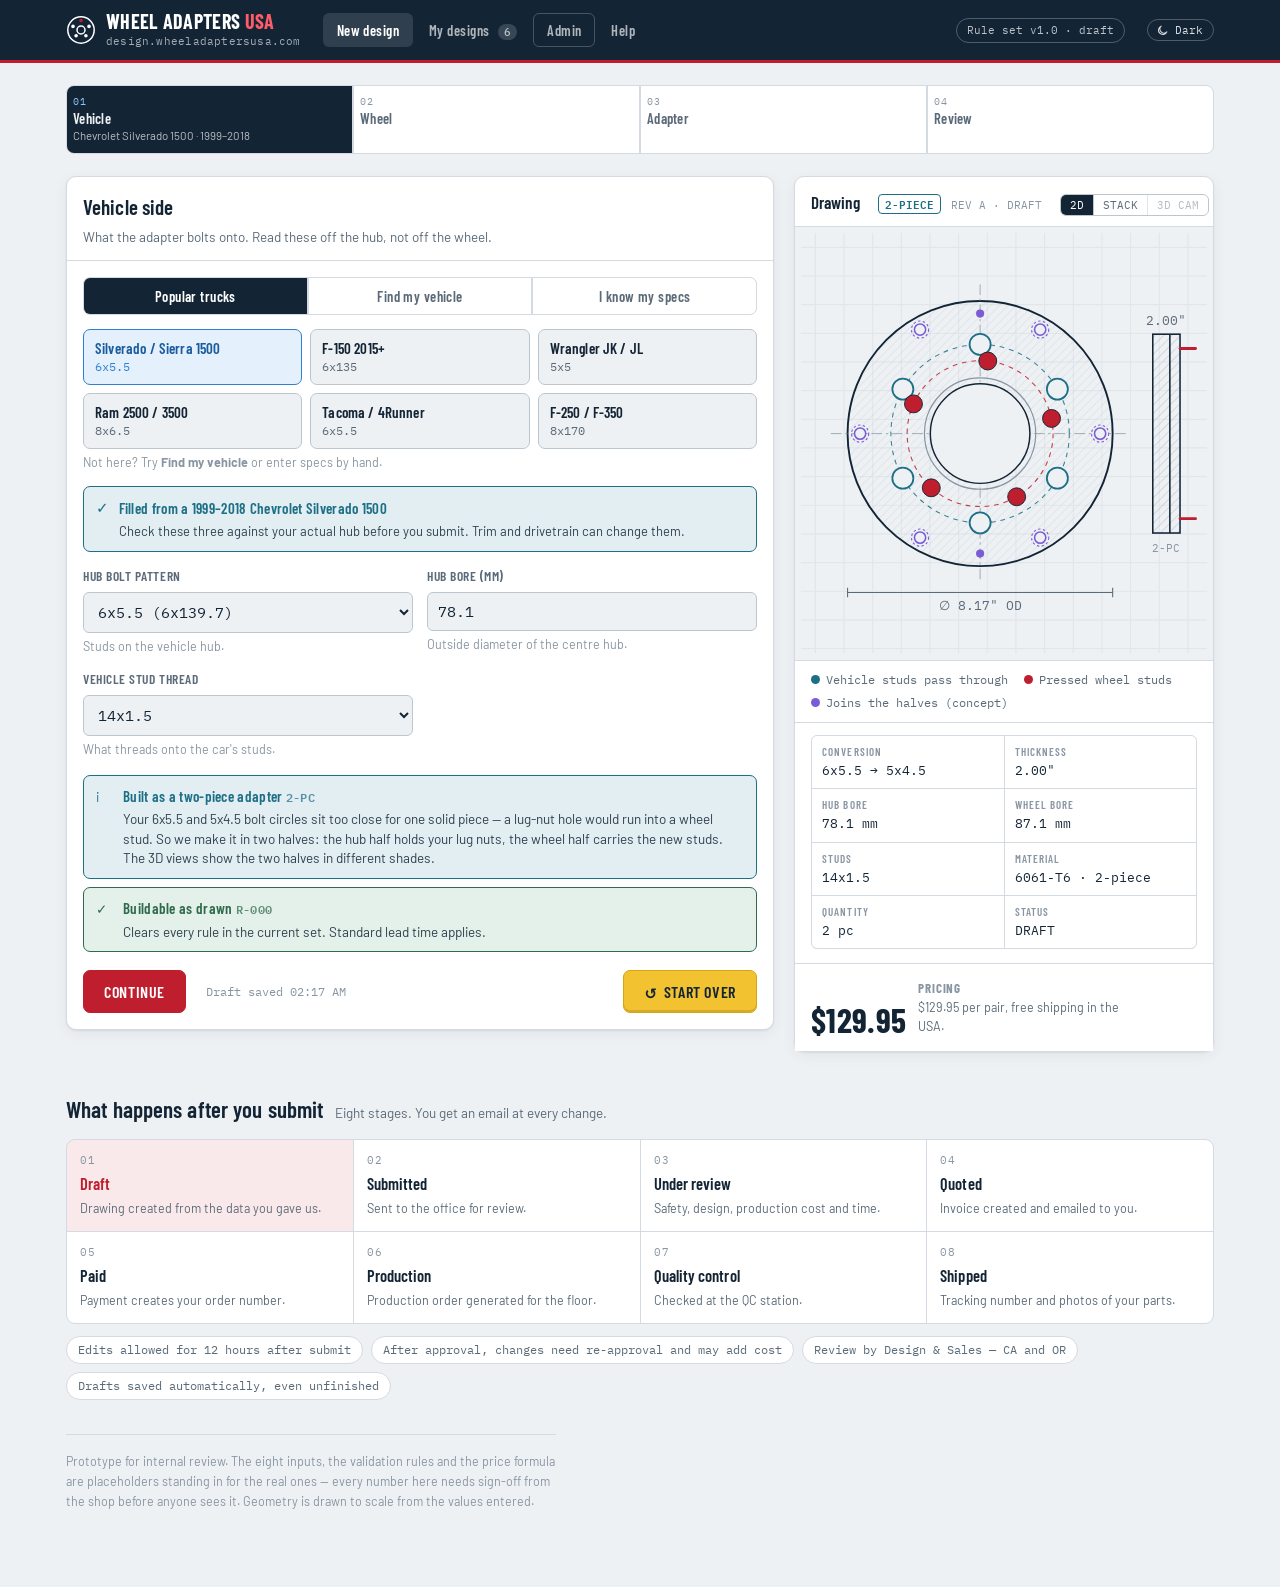
==== commit 2d237c96: "Two-piece adapters, joining concepts, measurement highlight and UI polish Two-piece - Shop hole size" ====
--- a/index.html
+++ b/index.html
@@ -22,6 +22,11 @@
     img { max-width: 100%; }
     [hidden] { display: none !important; }
   </style>
+  <script>
+    /* Saved theme choice, applied before first paint. No choice = follow the system. */
+    try { var wt = localStorage.getItem("wa-theme");
+          if (wt === "light" || wt === "dark") document.documentElement.setAttribute("data-theme", wt); } catch (e) {}
+  </script>
 </head>
 <body>
 
@@ -48,6 +53,15 @@
   --steel-2:#8895a2;
   --cyan:#1d6f86;
   --cyan-soft:#e2eef2;
+  --sel:#2f80d0;              /* selected / pressed / current: light blue, not red */
+  --sel-soft:#e4f0fc;
+  --sel-ink:#1b5c9e;
+  --sel-on-ink:#8cc4f5;       /* on the dark ink background of the current step */
+  --warn:#f2c230;             /* start over: yellow to stand out, navy text to stay readable */
+  --warn-edge:#d6a512;
+  --warn-ink:#132435;
+  --warn-glow:rgba(242,194,48,.55);
+  --neon:#12c444;             /* "which part is this measurement?" highlight */
   --flag:#bf1e2e;
   --flag-soft:#fae9ea;
   --go:#2f6b4b;
@@ -78,6 +92,15 @@
     --steel-2:#6a7d90;
     --cyan:#4fa8c4;
     --cyan-soft:#102934;
+    --sel:#5aaaf0;
+    --sel-soft:#132c45;
+    --sel-ink:#9ccdf7;
+    --sel-on-ink:#1b5c9e;
+    --warn:#e8bd3a;
+    --warn-edge:#f5d266;
+    --warn-ink:#0d1926;
+    --warn-glow:rgba(232,189,58,.5);
+    --neon:#39ff6e;
     --flag:#e8505f;
     --flag-soft:#3a1519;
     --go:#6aab86;
@@ -95,7 +118,10 @@
   --accent:#e8505f; --accent-ink:#f28791; --accent-soft:#3a1519;
   --navy:#0d1926; --ink:#e6ecf2; --paper:#0d1926; --card:#152435;
   --line:#26384c; --line-2:#354a61; --steel:#93a3b3; --steel-2:#6a7d90;
-  --cyan:#4fa8c4; --cyan-soft:#102934; --flag:#e8505f; --flag-soft:#3a1519;
+  --cyan:#4fa8c4; --cyan-soft:#102934;
+  --sel:#5aaaf0; --sel-soft:#132c45; --sel-ink:#9ccdf7; --sel-on-ink:#1b5c9e;
+  --warn:#e8bd3a; --warn-edge:#f5d266; --warn-ink:#0d1926; --warn-glow:rgba(232,189,58,.5);
+  --neon:#39ff6e; --flag:#e8505f; --flag-soft:#3a1519;
   --go:#6aab86; --go-soft:#152a20; --grid:#1b2b3c;
   --cam-top:#1f3247; --cam-bot:#09121b; --cam-ink:#e6ecf2; --cam-panel:rgba(9,18,27,.72);
   --shadow:0 1px 2px rgba(0,0,0,.45),0 4px 14px rgba(0,0,0,.35);
@@ -137,6 +163,12 @@
   margin-left:auto;font-family:var(--f-mono);font-size:11px;color:rgba(255,255,255,.72);
   border:1px solid rgba(255,255,255,.26);border-radius:999px;padding:3px 10px;white-space:nowrap;
 }
+.themetog{display:inline-flex;align-items:center;gap:6px;flex:none;margin-left:8px;cursor:pointer;
+  font-family:var(--f-mono);font-size:11px;color:rgba(255,255,255,.85);background:transparent;
+  border:1px solid rgba(255,255,255,.26);border-radius:999px;padding:3px 10px 3px 8px;white-space:nowrap}
+.themetog:hover{background:rgba(255,255,255,.1)}
+.themetog:focus-visible{outline:2px solid var(--accent);outline-offset:2px}
+.themetog svg{display:block}
 .wrap{max-width:1180px;margin:0 auto;padding:0 16px;padding-block:22px 64px}
 
 /* ---------- step rail ---------- */
@@ -148,11 +180,35 @@
 }
 .rail button:hover{background:var(--paper)}
 .rail button[aria-current="true"]{background:var(--ink);color:var(--paper)}
-.rail button[aria-current="true"] .rn{color:var(--accent)}
+.rail button[aria-current="true"] .rn{color:var(--sel-on-ink)}
 .rail .rn{font-family:var(--f-mono);font-size:10px;letter-spacing:.1em;color:var(--steel-2)}
 .rail .rl{font-family:var(--f-disp);font-size:14.5px;font-weight:600;letter-spacing:.02em;
   white-space:nowrap;overflow:hidden;text-overflow:ellipsis}
 .rail button:focus-visible{outline:2px solid var(--accent);outline-offset:-2px}
+.rail .rd{color:var(--go);font-weight:600}
+.rail button[aria-current="true"] .rd{color:var(--sel-on-ink)}
+.rail button[data-done]:not([aria-current="true"]) .rl{color:var(--ink)}
+/* the step Continue lands on: a yellow glow that fades out (the rail clips outer
+   shadows, so it is inset) */
+.rail button.arrive{position:relative;animation:railArrive 1.8s ease-out both}
+.rail button.arrive .rn{animation:railArriveN 1.8s ease-out both}
+@keyframes railArrive{
+  0%  {box-shadow:inset 0 0 0 3px var(--warn), inset 0 0 22px 4px var(--warn-glow)}
+  55% {box-shadow:inset 0 0 0 3px var(--warn), inset 0 0 14px 2px var(--warn-glow)}
+  100%{box-shadow:inset 0 0 0 3px transparent, inset 0 0 0 0 transparent}
+}
+@keyframes railArriveN{0%,55%{color:var(--warn)}}
+@media (prefers-reduced-motion:reduce){
+  .rail button.arrive,.rail button.arrive .rn{animation:none}
+  .rail button.arrive{box-shadow:inset 0 0 0 3px var(--warn)}
+}
+.rail .rs{font-size:11.5px;line-height:1.3;color:var(--steel);white-space:nowrap;overflow:hidden;text-overflow:ellipsis;max-width:100%}
+.rail button[aria-current="true"] .rs{color:inherit;opacity:.75}
+.rail .rs-short{display:none}
+@media (max-width:620px){
+  .rail .rs-full{display:none}
+  .rail .rs-short{display:-webkit-box;-webkit-line-clamp:2;-webkit-box-orient:vertical;white-space:normal;overflow:hidden}
+}
 
 /* ---------- layout ---------- */
 .cols{display:grid;grid-template-columns:minmax(0,1fr) minmax(0,420px);gap:20px;align-items:start}
@@ -182,7 +238,7 @@
   font-family:var(--f-mono);font-size:13.5px;padding:7px 11px;border-radius:6px;cursor:pointer;
   border:1px solid var(--line-2);background:var(--paper);color:var(--ink);
 }
-.seg button[aria-pressed="true"]{background:var(--ink);color:var(--paper);border-color:var(--ink)}
+.seg button[aria-pressed="true"]{background:var(--sel-soft);color:var(--sel-ink);border-color:var(--sel)}
 .seg button:focus-visible{outline:2px solid var(--accent);outline-offset:1px}
 
 /* ---------- help ---------- */
@@ -304,7 +360,10 @@
   .tabs{width:100%;margin:2px 0 0;flex-wrap:wrap}
   .tabs button{padding:6px 9px;font-size:13.5px}
   .tabs button b{margin-left:4px;padding:1px 5px}
-  .ruleset{margin-left:0}
+  .ruleset{margin-left:0;order:3}
+  /* keep the theme switch top right, on the logo's row */
+  .themetog{order:1;margin-left:auto}
+  .tabs{order:2}
 }
 
 /* ---------- submissions ---------- */
@@ -376,9 +435,9 @@
 .pick b{font-family:var(--f-disp);font-size:15px;font-weight:600;line-height:1.15;
   letter-spacing:.01em;overflow-wrap:anywhere}
 .pick span{font-family:var(--f-mono);font-size:11.5px;color:var(--steel)}
-.pick[aria-pressed="true"]{border-color:var(--accent);background:var(--accent-soft)}
-.pick[aria-pressed="true"] b{color:var(--accent-ink)}
-.pick[aria-pressed="true"] span{color:var(--accent)}
+.pick[aria-pressed="true"]{border-color:var(--sel);background:var(--sel-soft)}
+.pick[aria-pressed="true"] b{color:var(--sel-ink)}
+.pick[aria-pressed="true"] span{color:var(--sel)}
 .pick:focus-visible{outline:2px solid var(--accent);outline-offset:1px}
 .filled{display:flex;gap:10px;padding:10px 12px;border-radius:7px;
   background:var(--cyan-soft);border:1px solid var(--cyan);color:var(--cyan)}
@@ -418,11 +477,28 @@
 
 /* ---------- drawing ---------- */
 .draw{position:sticky;top:calc(env(safe-area-inset-top,0px) + 68px)}
-@media (max-width:900px){.draw{position:static;order:-1}}
-.draw.is3d{position:static}
+@media (max-width:900px){.draw{position:relative;top:auto;order:-1}}
+.draw.is3d{position:relative;top:auto}
+/* "which part is this measurement?" — neon green on the drawing, any view */
+.hlcap{position:absolute;left:8px;top:54px;z-index:6;max-width:calc(100% - 16px);pointer-events:none;
+  font-size:12.5px;line-height:1.35;color:var(--ink);background:var(--card);border:1.5px solid var(--neon);
+  border-radius:6px;padding:4px 9px;box-shadow:0 0 10px var(--neon)}
+.hlcap b{font-weight:600}
+.draw[data-hl] .cam-wcs{visibility:hidden}
+.draw[data-hl="src"] .hl-src, .draw[data-hl="dst"] .hl-dst, .draw[data-hl="hub"] .hl-hub,
+.draw[data-hl="lip"] .hl-lip, .draw[data-hl="thick"] .hl-thick{
+  stroke:var(--neon) !important;stroke-width:2.4px;animation:hlPulse 1.1s ease-in-out infinite alternate}
+.draw[data-hl="thick"] .hl-thick-t{fill:var(--neon);font-weight:700}
+@keyframes hlPulse{from{filter:drop-shadow(0 0 1px var(--neon))}to{filter:drop-shadow(0 0 6px var(--neon))}}
+@media (prefers-reduced-motion:reduce){
+  .draw[data-hl] [class^="hl-"]{animation:none;filter:drop-shadow(0 0 3px var(--neon))}
+}
+/* the field being pointed at gets the same green, so the link reads both ways */
+#fields .f.hl-on label{color:var(--neon)}
 .draw-hd{display:flex;align-items:baseline;gap:10px;padding:12px 16px 10px;border-bottom:1px solid var(--line)}
 .draw-hd h2{font-size:17px}
-.draw-hd .rev{margin-left:auto;font-family:var(--f-mono);font-size:11px;color:var(--steel-2)}
+.draw-hd .rev{margin-left:auto;font-family:var(--f-mono);font-size:11px;color:var(--steel-2);white-space:nowrap}
+@media (max-width:420px){.draw-hd{flex-wrap:wrap;row-gap:6px}}
 .canvas{background:var(--paper);border-bottom:1px solid var(--line);padding:6px}
 .canvas svg{display:block;width:100%;height:auto;max-width:100%}
 .viewtog{display:inline-flex;margin-left:8px;border:1px solid var(--line-2);border-radius:6px;overflow:hidden;flex:none}
@@ -450,7 +526,14 @@
 .cam-views{position:absolute;top:8px;right:8px;display:flex;gap:4px}
 .cam-views button{font-family:var(--f-mono);font-size:10.5px;padding:3px 7px;border-radius:4px;cursor:pointer;
   border:1px solid var(--line-2);background:var(--cam-panel);color:var(--cam-ink)}
-.cam-views button[aria-pressed="true"]{border-color:var(--accent);color:var(--accent)}
+.cam-views button[aria-pressed="true"]{border-color:var(--sel);color:var(--sel)}
+/* same yellow as Start over: a state-changing action, so it stands out from the camera buttons */
+.cam-views .sepbtn{margin-right:6px;font-weight:600;background:var(--warn);color:var(--warn-ink);
+  border-color:var(--warn-edge);box-shadow:inset 0 -2px 0 rgba(0,0,0,.12)}
+.cam-views .sepbtn:hover{filter:brightness(1.05)}
+#camplay{background:var(--warn);color:var(--warn-ink);border-color:var(--warn-edge);
+  box-shadow:inset 0 -2px 0 rgba(0,0,0,.12);min-width:64px}
+#camplay:hover{filter:brightness(1.05)}
 .cam-views #camexpand{font-size:13px;line-height:1;padding:2px 7px}
 .cam-vp canvas{cursor:zoom-in}
 .cam-modal{position:absolute;left:0;right:0;z-index:80;display:flex;align-items:center;justify-content:center;
@@ -461,8 +544,18 @@
 .cam-modal-hd b{font-family:var(--f-disp);font-size:17px;font-weight:600}
 .cam-modal-hd span{font-family:var(--f-mono);font-size:11px;color:var(--steel)}
 .cam-modal-hd .btn-sm{margin-left:auto}
+.cam-modal-hd .btn-sm + .btn-sm{margin-left:0}
+.cam-modal-hd .spin-info{flex:1 1 280px;min-width:0;font-family:var(--f-body);font-size:12.5px;line-height:1.4;
+  color:var(--ink);padding:4px 10px;border-radius:6px;border:1px solid var(--line-2);background:var(--paper)}
+.cam-modal-hd .spin-info.on{border-color:var(--cyan);background:var(--cyan-soft)}
+.cam-modal-hd .spin-info.off{border-color:var(--line-2)}
+.cam-modal-hd .spin-info b{font-weight:600}
+.cam-modal-hd kbd{font-family:var(--f-mono);font-size:11px;padding:0 5px;border:1px solid var(--line-2);
+  border-bottom-width:2px;border-radius:4px;background:var(--card)}
+.cam-modal-hd .hint-scroll{font-family:var(--f-mono);font-size:11px;color:var(--steel)}
 .cam-modal-hd .hint-touch{display:none}
-@media (hover:none){.cam-modal-hd .hint-mouse{display:none}.cam-modal-hd .hint-touch{display:inline}}
+@media (hover:none){.cam-modal-hd .hint-mouse{display:none}.cam-modal-hd .hint-touch{display:inline}
+  .cam-modal-hd #camclose{margin-left:auto}}
 .cam-modal-bd{flex:1;min-height:0;display:flex;flex-direction:column}
 .cam-modal .cam-vp{flex:1;min-height:0;aspect-ratio:auto;max-height:none}
 .cam-modal .cam-vp canvas{cursor:move}
@@ -471,13 +564,13 @@
 .stk.together .mv{transform:none}
 @media (prefers-reduced-motion:reduce){.stk .mv{transition:none}}
 .stk-cut{display:flex;align-items:center;gap:6px;font-family:var(--f-mono);font-size:11px;color:var(--steel);cursor:pointer}
-.stk-cut input{margin:0;accent-color:var(--accent)}
+.stk-cut input{margin:0;accent-color:var(--sel)}
 .stk-bar{display:flex;align-items:center;gap:6px 10px;flex-wrap:wrap;padding:6px 4px 2px;
   font-size:11.5px;line-height:1.4;color:var(--steel)}
 .cam-lbl{position:absolute;font-family:var(--f-mono);font-size:10px;font-weight:600;pointer-events:none;
   transform:translate(-50%,-50%);color:var(--cam-ink)}
 .cam-bp{display:flex;align-items:center;gap:10px;padding:9px 16px;border-top:1px solid var(--line)}
-.cam-bp input{flex:1;min-width:0;accent-color:var(--accent)}
+.cam-bp input{flex:1;min-width:0;accent-color:var(--sel)}
 .cam-bp .t{font-family:var(--f-mono);font-size:11px;color:var(--steel);white-space:nowrap}
 .cam-ops{list-style:none;margin:0;padding:4px 0 8px;border-top:1px solid var(--line);
   font-family:var(--f-mono);font-size:11.5px}
@@ -486,8 +579,8 @@
 .cam-ops label{display:grid;grid-template-columns:auto 10px minmax(0,1fr) auto;gap:8px;align-items:center;
   padding:3px 16px;cursor:pointer}
 .cam-ops label:hover{background:var(--paper)}
-.cam-ops label.now{background:var(--accent-soft)}
-.cam-ops input{margin:0;accent-color:var(--accent)}
+.cam-ops label.now{background:var(--sel-soft)}
+.cam-ops input{margin:0;accent-color:var(--sel)}
 .cam-ops i{width:10px;height:3px;border-radius:2px}
 .cam-ops .nm{white-space:nowrap;overflow:hidden;text-overflow:ellipsis}
 .cam-ops .tl{color:var(--steel-2)}
@@ -495,7 +588,29 @@
 .cam-tog{display:flex;flex-wrap:wrap;gap:4px 14px;padding:8px 16px;border-top:1px solid var(--line);
   font-family:var(--f-mono);font-size:11px;color:var(--steel)}
 .cam-tog label{display:flex;align-items:center;gap:5px;cursor:pointer}
-.cam-tog input{margin:0;accent-color:var(--accent)}
+.cam-tog .lbl,.cam-join .lbl{font-family:var(--f-disp);font-size:11px;font-weight:600;letter-spacing:.1em;
+  text-transform:uppercase;color:var(--steel-2)}
+.cam-tog .lbl{width:100%}
+.cam-join{padding:8px 16px 10px;border-top:1px solid var(--line)}
+.cam-join .jseg{display:grid;grid-template-columns:repeat(2,minmax(0,1fr));gap:6px;margin-top:5px}
+.cam-join button{text-align:left;padding:6px 9px;border:1px solid var(--line-2);border-radius:6px;cursor:pointer;
+  background:var(--card);color:var(--ink);font-family:var(--f-body);min-width:0}
+.cam-join button b{display:block;font-family:var(--f-disp);font-size:13.5px;font-weight:600;color:var(--ink)}
+.cam-join button span{display:block;font-family:var(--f-mono);font-size:10.5px;color:var(--steel);overflow-wrap:anywhere}
+.cam-join button[aria-pressed="true"]{border-color:var(--sel);background:var(--sel-soft)}
+.cam-join button[aria-pressed="true"] b{color:var(--sel-ink)}
+.cam-join button:disabled{opacity:.5;cursor:not-allowed}
+.cam-opsbox{border-top:1px solid var(--line)}
+.cam-opsbox summary{display:flex;align-items:baseline;gap:10px;padding:9px 16px;cursor:pointer;
+  font-family:var(--f-disp);font-size:13px;font-weight:600;letter-spacing:.06em;text-transform:uppercase}
+.cam-opsbox summary .sm{margin-left:auto;font-family:var(--f-mono);font-size:11px;font-weight:400;
+  letter-spacing:0;text-transform:none;color:var(--steel)}
+.cam-opsbox .cam-ops{border-top:0;padding-top:0}
+.cam-ops .grp label{grid-template-columns:auto minmax(0,1fr);padding:0}
+.pc2{font-family:var(--f-mono);font-size:10.5px;font-weight:600;color:var(--cyan);border:1px solid var(--cyan);
+  border-radius:4px;padding:1px 6px;margin-left:8px;white-space:nowrap}
+.chk.info{background:var(--cyan-soft);border-color:var(--cyan);color:var(--cyan)}
+.cam-tog input{margin:0;accent-color:var(--sel)}
 .legend{display:flex;flex-wrap:wrap;gap:6px 16px;padding:10px 16px;border-bottom:1px solid var(--line);
   font-family:var(--f-mono);font-size:11.5px;color:var(--steel)}
 .legend i{display:inline-block;width:9px;height:9px;border-radius:50%;margin-right:6px;vertical-align:baseline}
@@ -523,13 +638,28 @@
 .legalnote{display:flex;gap:8px;margin-top:10px;font-size:12.5px;color:var(--accent);
   font-family:var(--f-mono);line-height:1.4}
 .accept{display:flex;gap:11px;align-items:flex-start;margin-top:14px;cursor:pointer;font-size:14.5px}
-.accept input{flex:none;width:19px;height:19px;margin:1px 0 0;accent-color:var(--accent)}
+.accept input{flex:none;width:19px;height:19px;margin:1px 0 0;accent-color:var(--sel)}
+.accept-row{display:flex;align-items:flex-start;gap:8px}
+.infobtn{flex:none;width:22px;height:22px;margin-top:14px;padding:0;border-radius:50%;cursor:pointer;
+  border:1.5px solid var(--sel);background:var(--sel-soft);color:var(--sel-ink);
+  font:italic 700 13px/1 Georgia,"Times New Roman",serif}
+.infobtn:hover{background:var(--sel);color:#fff}
+.infobtn:focus-visible{outline:2px solid var(--sel);outline-offset:2px}
 .actions{display:flex;gap:10px;flex-wrap:wrap;margin-top:18px;align-items:center}
 .btn{font-family:var(--f-disp);font-size:16px;font-weight:600;letter-spacing:.04em;
   text-transform:uppercase;padding:11px 20px;border-radius:7px;cursor:pointer;border:1px solid transparent}
 .btn-primary{background:var(--accent);color:#fff;border-color:var(--accent)}
 .btn-primary:disabled{opacity:.42;cursor:not-allowed}
 .btn-ghost{background:transparent;color:var(--ink);border-color:var(--line-2)}
+.btn-warn{background:var(--warn);color:var(--warn-ink);border-color:var(--warn-edge);
+  box-shadow:inset 0 -2px 0 rgba(0,0,0,.12)}
+.btn-warn:hover{filter:brightness(1.05)}
+.btn-warn .ic{display:inline-block;margin-right:6px;font-size:15px;line-height:1;vertical-align:-1px}
+.restart{margin-left:auto;display:flex;align-items:center;gap:8px;flex-wrap:wrap}
+.restart-ask{display:flex;align-items:center;gap:8px;flex-wrap:wrap;padding:5px 6px 5px 12px;
+  border:1px solid var(--warn-edge);border-radius:8px;background:var(--card)}
+.restart-ask span{font-size:13.5px;color:var(--ink)}
+.restart-ask .btn{padding:7px 13px;font-size:14px}
 .btn:focus-visible{outline:2px solid var(--ink);outline-offset:2px}
 .saved{font-family:var(--f-mono);font-size:12px;color:var(--steel-2)}
 
@@ -582,6 +712,7 @@
       <button type="button" data-view="help" aria-pressed="false">Help</button>
     </nav>
     <div class="ruleset" id="rulestamp">Rule set v1.0 · draft</div>
+    <button type="button" class="themetog" id="themetog" aria-label="Switch theme"></button>
   </div>
 </div>
 
@@ -629,6 +760,8 @@
     <p>There are three ways to begin. <b>Popular trucks</b> fills in the common ones in a
        single tap. <b>Find my vehicle</b> walks make, model and year range. <b>I know my
        specs</b> skips straight to entering numbers.</p>
+    <p>Changed your mind? <b>Start over</b> (the yellow button under the form) clears everything
+       back to a fresh design after asking you to confirm.</p>
     <p>Whichever you use, the measurements stay visible and editable. The lookup is a
        starting point, not a guarantee &mdash; trim, drivetrain and dually axles all change
        hub specs. Check the numbers against your actual hub before you submit.</p>
@@ -678,12 +811,16 @@
           stock it is cut from, the machining operations in order, and the path each tool
           takes. Drag to turn it, scroll or pinch to zoom, or use <b>ISO</b>, <b>TOP</b>,
           <b>FRONT</b> and <b>G55</b> (the hub side, as the part sits for its second setup).
+          A two-piece adapter opens with its two halves pulled apart so you can see both;
+          <b>JOIN</b> puts them together and <b>SEPARATE</b> pulls them apart again.
           The 3D view needs a reasonably recent phone or computer; if yours cannot run it, the
           button is greyed out and the 2D drawing is exact.</dd>
       <dt>Full-size 3D</dt>
-      <dd>Click the 3D view, or the &#x2922; button, to open it large. With a mouse, just move
-          it across the view to spin the part a full 360&deg;. On a phone, drag. Close with the
-          button, <b>Esc</b>, or a tap outside.</dd>
+      <dd>Click the 3D view, or the &#x2922; button, to open it large. Click and drag to turn it,
+          the same as in the panel. Press <b>Hover spin</b> (or <kbd>Space</kbd>) and the part follows
+          your mouse with no button held &mdash; a full 360&deg; across the view; click the model or press
+          <kbd>Space</kbd> again to stop. On a phone, drag. Close with the button, <b>Esc</b>, or a tap
+          outside.</dd>
       <dt>Backplot</dt>
       <dd>Press <b>Play</b>, or drag the slider, to watch the tool run through the program.
           The readout gives the tool position in X, Y and Z, the move, the tool and the
@@ -693,8 +830,13 @@
        numbers, not the program we run. Our machinists program the real job in Mastercam or
        SolidWorks after review.</p>
     <p>The wheel studs are automatically turned to whatever angle leaves the most metal
-       between them and the vehicle holes. If the two still look close, that is exactly what
-       our review checks.</p>
+       between them and your vehicle's lug-nut holes.</p>
+    <p><b>One piece or two.</b> When your truck's bolt circle and your wheel's bolt circle are far
+       enough apart, the adapter is one solid piece. When they are too close, a lug-nut hole and a
+       wheel stud would run into each other, so we build it in two halves: the hub half holds your
+       vehicle's lug nuts, the wheel half holds the new studs, and the two never meet. The designer
+       works this out for you &mdash; the title block says which, and the 3D views show the two halves
+       in slightly different shades.</p>
 
     <h3 id="h-checks">Flags and blocks</h3>
     <p>Every change you make runs against our rule set, written by the people who machine
@@ -727,6 +869,9 @@
       <li><b>Shipped</b> &mdash; tracking number and photographs of your parts.</li>
     </ol>
     <p>You get an email at every change.</p>
+    <p>Before you can submit, the Review step asks you to tick two boxes: that you have checked
+       the specs against your vehicle, and that you have looked over the 3D model. The small
+       <b>i</b> beside the second box opens the model full size.</p>
 
     <h3 id="h-edit">Changing a design</h3>
     <p>You have <b>12 hours</b> from submitting to change a design yourself. Open
@@ -759,6 +904,9 @@
       <dt>Spacer vs adapter</dt>
       <dd>A spacer keeps the same bolt pattern and only pushes the wheel out. An adapter
           changes the pattern as well.</dd>
+      <dt>Two-piece adapter</dt>
+      <dd>An adapter made as two halves, used when the two bolt patterns are too close to fit in one
+          piece. The hub half takes the vehicle's lug nuts; the wheel half carries the new studs.</dd>
       <dt>Clocking</dt>
       <dd>The angle the wheel stud pattern is turned relative to the vehicle pattern. Chosen to
           keep the two sets of holes as far apart as possible.</dd>
@@ -856,12 +1004,29 @@
             <input type="checkbox" id="accept">
             <span>I have verified these specifications against my vehicle and I accept the terms above.</span>
           </label>
+          <div class="accept-row">
+            <label class="accept" for="reviewed3d">
+              <input type="checkbox" id="reviewed3d">
+              <span id="rev3dtxt">I have reviewed the 3D model of my adapter and it shows what I want built.</span>
+            </label>
+            <!-- outside the label, so opening the model never ticks the box for them -->
+            <button type="button" class="infobtn" id="open3d" aria-label="Open the 3D model full size"
+                    title="Open the 3D model">i</button>
+          </div>
         </div>
         <div class="actions">
           <button class="btn btn-ghost" id="back" type="button">Back</button>
           <button class="btn btn-primary" id="next" type="button">Continue</button>
           <span class="why" id="why"></span>
           <span class="saved mono" id="saved"></span>
+          <span class="restart">
+            <button class="btn btn-warn" id="startover" type="button"><span class="ic" aria-hidden="true">&#8634;</span>Start over</button>
+            <span class="restart-ask" id="startask" role="group" aria-label="Confirm start over" hidden>
+              <span>Clear this design and start fresh?</span>
+              <button class="btn btn-warn" id="startyes" type="button">Yes, start over</button>
+              <button class="btn btn-ghost" id="startno" type="button">Keep it</button>
+            </span>
+          </span>
         </div>
       </div>
     </section>
@@ -869,6 +1034,7 @@
     <aside class="panel draw" aria-label="Live drawing">
       <div class="draw-hd">
         <h2>Drawing</h2>
+        <span class="pc2" id="pc2" hidden>2-PIECE</span>
         <span class="rev mono" id="rev">REV A · DRAFT</span>
         <div class="viewtog" role="group" aria-label="Drawing view">
           <button type="button" id="v2d" aria-pressed="false">2D</button>
@@ -876,12 +1042,14 @@
           <button type="button" id="v3d" aria-pressed="false">3D CAM</button>
         </div>
       </div>
+      <div class="hlcap" id="hlcap" aria-live="polite" hidden></div>
       <div class="canvas" id="canvas2d"><div id="face"></div></div>
       <div class="canvas" id="stack" hidden></div>
       <div class="cam" id="cam" hidden></div>
       <div class="legend">
         <span><i style="background:var(--cyan)"></i>Vehicle studs pass through</span>
         <span><i style="background:var(--accent)"></i>Pressed wheel studs</span>
+        <span id="lgjoin" hidden><i style="background:#7b5cd6"></i>Joins the halves (concept)</span>
       </div>
       <div class="tb">
         <div class="tb-grid" id="titleblock"></div>
@@ -1011,6 +1179,7 @@
   mode:"popular", vehicle:0,
   pickMake:"Chevrolet", pickModel:"Silverado 1500"
 };
+var DESIGN_START = JSON.parse(JSON.stringify(design));
 
 /* =====================================================================
    SUBMISSIONS — demo data spanning the whole pipeline so the list view
@@ -1101,6 +1270,9 @@
     Object.keys(stepErrors(1)).forEach(function(k){ up[k] = stepErrors(1)[k]; });
     Object.keys(up).forEach(function(k){ e[k] = up[k]; });
     if (!el("accept").checked) e.accept = "Tick the box to confirm you have verified the specs.";
+    if (!el("reviewed3d").checked) e.reviewed3d = camSupported()
+      ? "Tick the box to confirm you have reviewed the 3D model. The i button opens it."
+      : "Tick the box to confirm you have reviewed the drawing.";
   }
   return e;
 }
@@ -1227,25 +1399,136 @@
   return {mode:"price", pair:pair, total:pair * (d.qty / 2)};
 }
 
-/* Wheel-stud clocking. The wheel pattern can be machined at any rotation
-   relative to the hub pattern; pick the one that leaves the most metal
-   between a vehicle through-hole and a pressed-stud hole. A fixed half-pitch
-   offset only works when both patterns have the same lug count — 6 → 5 put a
-   stud straight on top of a vehicle hole. Ties go to half pitch, so same-count
-   conversions draw exactly as before. Pure; used by faceSvg and camGeom.
-   Returns {off: degrees clockwise from 12 o'clock, clear: mm of wall (<0 = holes overlap)}. */
+/* =====================================================================
+   HOLE SIZES — the shop's own list (Bryce, 2026-10-05). Inches.
+     lug  = the hole the VEHICLE lug nut sits in (pocket on the wheel side)
+     stud = the hole for the PRESSED wheel stud's head
+   Which size goes with which thread is NOT from the shop yet — HOLE_FOR is
+   an assumption to replace with their answer. Unused sizes (1.12, 1.25 lug;
+   1.25 stud) are listed so nothing is lost.
+   ===================================================================== */
+var SHOP_HOLES = {
+  lug:  [0.82, 0.90, 1.00, 1.06, 1.12, 1.25],
+  stud: [0.75, 0.80, 0.875, 1.25]
+};
+var HOLE_FOR = {              /* v0.1 ASSUMED mapping — confirm with the shop */
+  "12x1.25": {lug:0.90, stud:0.75},
+  "12x1.5":  {lug:0.90, stud:0.75},
+  "1/2-20":  {lug:0.90, stud:0.80},
+  "14x1.5":  {lug:1.06, stud:0.875},
+  "14x2.0":  {lug:1.06, stud:0.875},
+  "9/16-18": {lug:1.06, stud:0.875}
+};
+var ONE_PIECE_WALL_MM = 4;    /* ASSUMED: least wall for a one-piece build */
+
+/* =====================================================================
+   TWO-PIECE JOINING — CONCEPTS FOR SHOP REVIEW, NOT THE SHOP'S METHOD.
+   The shop has not said how its two halves fasten. Two common ways are
+   drawn so they can pick one or correct both:
+     A  Cap screws: 5/16-18 socket-head screws through the wheel half into
+        tapped holes in the hub half, two dowel pins to locate.
+     B  Stacked: the hub half carries its own pressed studs on an in-between
+        bolt circle; the wheel half bolts to those with lug nuts sunk in
+        pockets — two one-piece conversions back to back.
+   ===================================================================== */
+var JOIN_A = {n:6, clearD:0.344, tapD:0.257, cbD:0.53, cbDepth:0.33,
+              headD:0.469, headH:0.3125, tapDepth:0.6, dowelD:0.25};
+var joinOpt = "A";
+
+/* Pure: where each concept puts its fasteners, and what it costs in size. */
+function joinPlan(d){
+  var key = [d.hubPattern, d.wheelPattern, d.vehicleThread, d.studThread, d.hubBore, d.wheelBore].join("|");
+  if (joinPlan.memo[key]) return joinPlan.memo[key];
+  var src = PATTERNS[d.hubPattern], dst = PATTERNS[d.wheelPattern], h = holeSizes(d), ck = clockOf(d);
+  var A0 = CAM_ASSUME, JA = JOIN_A, mm = 1 / 25.4, W = ONE_PIECE_WALL_MM * mm;
+  var rs = src.bcd / 2, rd = dst.bcd / 2, base = (Math.max(src.bcd, dst.bcd) + 2.0) / 2;
+  var hubR = d.hubBore * mm / 2, lipR = d.wheelBore * mm / 2;
+  var halfMin = A0.flangeMax + A0.nutH + 0.15;      /* a half deep enough to bury a lug nut */
+
+  /* A: one ring of screws just outside the lug pockets and stud heads */
+  var rA = Math.max(rs + h.lugR, rd + h.headR) + W + JA.cbD / 2;
+  var A = {kind:"A", n:JA.n, r:rA, a0:Math.PI / 2 - Math.PI / JA.n,
+           R:Math.max(base, rA + JA.cbD / 2 + 0.12), needT:halfMin + 0.5};
+
+  /* B: search for an in-between pattern (same thread as the vehicle) that clears
+     the vehicle pattern in the hub half and the wheel pattern in the wheel half.
+     Inside both bolt circles first, which keeps the OD; outside if not. */
+  var ih = {holeR:h.holeR, lugR:h.lugR, studR:THREADS[d.vehicleThread].dia * mm / 2,
+            headR:HOLE_FOR[d.vehicleThread].stud / 2};
+  function wall(r, n, a0){
+    var m = Infinity, i, k, ak, ai, dist;
+    for (k = 0; k < n; k++){
+      ak = a0 - k * 2 * Math.PI / n;
+      for (i = 0; i < src.lugs; i++){
+        ai = Math.PI / 2 - i * 2 * Math.PI / src.lugs;
+        dist = Math.sqrt(r * r + rs * rs - 2 * r * rs * Math.cos(ak - ai));
+        m = Math.min(m, dist - Math.max(h.lugR + ih.studR, h.holeR + ih.headR));
+      }
+      for (i = 0; i < dst.lugs; i++){
+        ai = Math.PI / 2 - ck.off * Math.PI / 180 - i * 2 * Math.PI / dst.lugs;
+        dist = Math.sqrt(r * r + rd * rd - 2 * r * rd * Math.cos(ak - ai));
+        m = Math.min(m, dist - Math.max(ih.lugR + h.studR, ih.holeR + h.headR));
+      }
+    }
+    return m;
+  }
+  var minIn = Math.max(lipR + ih.lugR, hubR + ih.headR) + W, radii = [], r, best = null;
+  for (r = Math.min(rs, rd) - 0.15; r >= minIn; r -= 0.05) radii.push(r);
+  var firstOut = radii.length;
+  for (r = Math.max(rs, rd) + 0.15; r <= Math.max(rs, rd) + 2.5; r += 0.05) radii.push(r);
+  var counts = [src.lugs, dst.lugs].filter(function(n, i, a){ return a.indexOf(n) === i; });
+  for (var ri = 0; ri < radii.length && !best; ri++){
+    counts.forEach(function(n){
+      for (var q = 0; q < 360 / n; q += 2){
+        var a0 = Math.PI / 2 - q * Math.PI / 180, wl = wall(radii[ri], n, a0);
+        if (wl >= W && (!best || wl > best.w)) best = {n:n, r:radii[ri], a0:a0, w:wl};
+      }
+    });
+  }
+  var B = best ? {kind:"B", n:best.n, r:best.r, a0:best.a0, inside:ri - 1 < firstOut,
+                  holeR:ih.holeR, lugR:ih.lugR, studR:ih.studR, headR:ih.headR,
+                  R:Math.max(base, best.r + Math.max(ih.lugR, ih.headR) + W + 0.1), needT:2 * halfMin}
+               : null;
+  return (joinPlan.memo[key] = {A:A, B:B, baseR:base});
+}
+joinPlan.memo = {};
+
+/* Pure: hole radii in inches for a design. */
+function holeSizes(d){
+  var mm = 1 / 25.4;
+  return {
+    holeR:(THREADS[d.vehicleThread].dia + 2.4) * mm / 2,   /* vehicle stud clearance */
+    lugR:HOLE_FOR[d.vehicleThread].lug / 2,                /* vehicle lug-nut pocket  */
+    studR:THREADS[d.studThread].dia * mm / 2,              /* pressed stud shank      */
+    headR:HOLE_FOR[d.studThread].stud / 2                  /* pressed stud head       */
+  };
+}
+
+/* Wheel-stud clocking and one-piece vs two-piece.
+   The wheel pattern can be machined at any rotation relative to the hub pattern;
+   pick the one that leaves the most metal where the two would fight in a single
+   piece: a lug-nut pocket against a pressed stud's shank, and a vehicle stud hole
+   against a pressed stud's head. Ties go to half pitch, so same-count conversions
+   draw exactly as before.
+   If even the best rotation leaves less than ONE_PIECE_WALL_MM, the bolt circles
+   are too close for one piece. The shop's answer is two halves: the hub half holds
+   the lug-nut pockets, the wheel half holds the pressed studs, so the two never meet.
+   Pure; used by faceSvg, stackSvg and camGeom.
+   Returns {off: degrees clockwise from 12 o'clock, clear: mm of wall (<0 = overlap),
+            onePiece: bool}. */
 function clockOf(d){
   var src = PATTERNS[d.hubPattern], dst = PATTERNS[d.wheelPattern];
   var key = d.hubPattern + "|" + d.wheelPattern + "|" + d.vehicleThread + "|" + d.studThread;
   if (clockOf.memo[key]) return clockOf.memo[key];
-  var hr = (THREADS[d.vehicleThread].dia + 2.4) / 2, sr = THREADS[d.studThread].dia / 2;
-  var rs = src.bcd * 25.4 / 2, rd = dst.bcd * 25.4 / 2, half = 360 / dst.lugs / 2;
+  var h = holeSizes(d), k = 25.4;
+  var need = Math.max(h.lugR + h.studR, h.holeR + h.headR) * k;
+  var rs = src.bcd * k / 2, rd = dst.bcd * k / 2, half = 360 / dst.lugs / 2;
   function clear(off){
     var m = Infinity, i, j, a, b;
     for (i = 0; i < src.lugs; i++) for (j = 0; j < dst.lugs; j++){
       a = (i * 360 / src.lugs) * Math.PI / 180;
       b = (off + j * 360 / dst.lugs) * Math.PI / 180;
-      m = Math.min(m, Math.sqrt(rs * rs + rd * rd - 2 * rs * rd * Math.cos(a - b)) - hr - sr);
+      m = Math.min(m, Math.sqrt(rs * rs + rd * rd - 2 * rs * rd * Math.cos(a - b)) - need);
     }
     return m;
   }
@@ -1254,6 +1537,7 @@
     var c = clear(q / 4);
     if (c > best.clear + 0.01) best = {off:q / 4, clear:c};
   }
+  best.onePiece = best.clear >= ONE_PIECE_WALL_MM;
   return (clockOf.memo[key] = best);
 }
 clockOf.memo = {};
@@ -1272,7 +1556,7 @@
   var vr = THREADS[d.vehicleThread].dia / 25.4 / 2;          /* vehicle stud radius */
   var Fr = g.src.r + 0.8;                                      /* hub flange radius   */
   var Wt = 0.8, Wr = Math.max(Fr, g.dst.r + 0.9, g.R + 0.4);   /* wheel pad           */
-  var nutH = 0.6, nutR = 0.4, gap = 0.7;
+  var nutH = 0.6, nutR = Math.min(0.4, g.src.nutR * 0.85), gap = 0.7;
   var xmin = -2.0 - gap, xmax = T + Wt + nutH + 0.25 + gap * 2;
   var W = 340, H = 352, top = 30, bot = 52;
   var S = Math.min((W - 24) / (xmax - xmin), (H - top - bot) / (2 * Wr + 0.3));
@@ -1310,25 +1594,64 @@
   s.push('<g class="mv" style="--dx:-' + gpx + 'px">');
   s.push(band(-2.0, -0.6, 0, g.hubR * 1.15, "both", HUB));
   s.push(band(-0.6, 0, 0, Fr, "both", HUB));
-  s.push(band(0, g.pocketDepth * 0.85, 0, g.hubR - 0.015, "both", HUB));
-  s.push(band(-0.78, -0.6, g.src.r - vr * 1.7, g.src.r + vr * 1.7, "top", VEH));        /* stud head */
-  s.push(band(-0.6, g.src.flange + nutH + 0.12, g.src.r - vr, g.src.r + vr, "top", VEH)); /* stud     */
+  s.push(band(0, g.pocketDepth * 0.85, 0, g.hubR - 0.015, "both", HUB + ' class="hl-hub"'));
+  s.push(band(-0.78, -0.6, g.src.r - vr * 1.7, g.src.r + vr * 1.7, "top", VEH + ' class="hl-src"'));        /* stud head */
+  s.push(band(-0.6, g.src.flange + nutH + 0.12, g.src.r - vr, g.src.r + vr, "top", VEH + ' class="hl-src"')); /* stud     */
   s.push(label(-1.0, 14, "VEHICLE HUB"));
   s.push("</g>");
 
-  /* ---- adapter: hatched section with every cut, then its pressed studs ---- */
+  /* ---- adapter: hatched section with every cut, then its pressed studs.
+          Two-piece: the hub half (0 … J) keeps the lug-nut pockets, the wheel half
+          (J … T) the pressed studs, and it slides off on its own when pulled apart. ---- */
+  var J = g.tA, two = !g.one;
+  function studs(x0){
+    s.push(band(x0 - 0.01, T + 0.01, g.dst.r - g.dst.studR, g.dst.r + g.dst.studR, "bot", VOID));
+    s.push(band(x0 - 0.01, x0 + g.dst.headDepth, g.dst.r - g.dst.headR, g.dst.r + g.dst.headR, "bot", VOID));
+    s.push(band(x0 + 0.005, x0 + g.dst.headDepth, g.dst.r - g.dst.headR * 0.96, g.dst.r + g.dst.headR * 0.96, "bot", RED + ' class="hl-dst"'));
+    s.push(band(x0 + g.dst.headDepth, T + g.dst.len, g.dst.r - g.dst.studR, g.dst.r + g.dst.studR, "bot", RED + ' class="hl-dst"'));
+  }
   s.push("<g>");
-  s.push(band(0, T, g.thruR, g.R, "both", BODY));
-  s.push(band(T - 0.01, T + g.lipH, g.thruR, g.lipR, "both", BODY));
-  s.push(band(0, g.pocketDepth, g.thruR - 0.001, g.hubR, "both", VOID));                 /* hub pocket */
-  s.push(band(-0.01, T + 0.01, g.src.r - g.src.holeR, g.src.r + g.src.holeR, "top", VOID));
-  s.push(band(g.src.flange, T + 0.01, g.src.r - g.src.nutR, g.src.r + g.src.nutR, "top", VOID));
-  s.push(band(-0.01, T + 0.01, g.dst.r - g.dst.studR, g.dst.r + g.dst.studR, "bot", VOID));
-  s.push(band(-0.01, g.dst.headDepth, g.dst.r - g.dst.headR, g.dst.r + g.dst.headR, "bot", VOID));
-  s.push(band(0.005, g.dst.headDepth, g.dst.r - g.dst.headR * 0.96, g.dst.r + g.dst.headR * 0.96, "bot", RED));
-  s.push(band(g.dst.headDepth, T + g.dst.len, g.dst.r - g.dst.studR, g.dst.r + g.dst.studR, "bot", RED));
-  s.push(band(g.src.flange, g.src.flange + nutH, g.src.r - nutR, g.src.r + nutR, "top", VEH)); /* lug nut */
+  s.push(band(0, J, g.thruR, g.R, "both", BODY + ' class="hl-thick"'));
+  if (!two) s.push(band(T - 0.01, T + g.lipH, g.thruR, g.lipR, "both", BODY + ' class="hl-lip"'));
+  s.push(band(0, g.pocketDepth, g.thruR - 0.001, g.hubR, "both", VOID + ' class="hl-hub"'));                 /* hub pocket */
+  s.push(band(-0.01, J + 0.01, g.src.r - g.src.holeR, g.src.r + g.src.holeR, "top", VOID));
+  s.push(band(g.src.flange, J + 0.01, g.src.r - g.src.nutR, g.src.r + g.src.nutR, "top", VOID));
+  if (!two) studs(0);
+  s.push(band(g.src.flange, g.src.flange + nutH, g.src.r - nutR, g.src.r + nutR, "top", VEH + ' class="hl-src"')); /* lug nut */
+  /* how the halves join (concept): A taps into the hub half, B presses in-between studs into it */
+  var jn = g.join, JA = JOIN_A, jh = "top";
+  var INT = 'fill="#7b5cd6" stroke="var(--ink)" stroke-width=".6"';
+  if (jn && jn.kind === "B"){
+    var jw = Math.max(jn.lugR, jn.headR);
+    /* aligned section: put it in whichever half it crowds less */
+    var olTop = jw + g.src.nutR - Math.abs(jn.r - g.src.r), olBot = jw + g.dst.headR - Math.abs(jn.r - g.dst.r);
+    jh = olBot < olTop ? "bot" : "top";
+    s.push(band(-0.01, J + 0.01, jn.r - jn.studR, jn.r + jn.studR, jh, VOID));
+    s.push(band(-0.01, g.dst.headDepth, jn.r - jn.headR, jn.r + jn.headR, jh, VOID));
+    s.push(band(0.005, g.dst.headDepth, jn.r - jn.headR * 0.96, jn.r + jn.headR * 0.96, jh, INT));
+    s.push(band(g.dst.headDepth, J + jn.flangeB + nutH + 0.12, jn.r - jn.studR, jn.r + jn.studR, jh, INT));
+  } else if (jn){
+    s.push(band(J - JA.tapDepth, J + 0.01, jn.r - JA.tapD / 2, jn.r + JA.tapD / 2, "top", VOID));
+  }
   s.push("</g>");
+  if (two){
+    s.push('<g class="mv" style="--dx:' + (gap * 0.5 * S).toFixed(1) + 'px">');
+    s.push(band(J, T, g.thruR, g.R, "both", BODY + ' class="hl-thick"'));
+    s.push(band(T - 0.01, T + g.lipH, g.thruR, g.lipR, "both", BODY + ' class="hl-lip"'));
+    studs(J);
+    if (jn && jn.kind === "A"){
+      s.push(band(J - 0.01, T + 0.01, jn.r - JA.clearD / 2, jn.r + JA.clearD / 2, "top", VOID));
+      s.push(band(T - JA.cbDepth, T + 0.01, jn.r - JA.cbD / 2, jn.r + JA.cbD / 2, "top", VOID));
+      s.push(band(T - JA.cbDepth, T - JA.cbDepth + JA.headH, jn.r - JA.headD / 2, jn.r + JA.headD / 2, "top", INT));
+      s.push(band(J - 0.55, T - JA.cbDepth, jn.r - JA.clearD * 0.44, jn.r + JA.clearD * 0.44, "top", INT));
+    } else if (jn){
+      var bnut = Math.min(0.4, jn.lugR * 0.85);
+      s.push(band(J - 0.01, T + 0.01, jn.r - jn.holeR, jn.r + jn.holeR, jh, VOID));
+      s.push(band(J + jn.flangeB, T + 0.01, jn.r - jn.lugR, jn.r + jn.lugR, jh, VOID));
+      s.push(band(J + jn.flangeB, J + jn.flangeB + nutH, jn.r - bnut, jn.r + bnut, jh, INT));
+    }
+    s.push("</g>");
+  }
 
   /* ---- wheel: mounting pad cut off with a break line, then its lug nuts ---- */
   s.push('<g class="mv" style="--dx:' + gpx + 'px">');
@@ -1352,13 +1675,13 @@
 
   /* how far the wheel moves out — the number the customer is buying */
   var dy = H - 30;
-  s.push('<g stroke="var(--steel)" stroke-width=".9">' +
+  s.push('<g class="hl-thick" stroke="var(--steel)" stroke-width=".9">' +
     '<line x1="' + X(0) + '" y1="' + dy + '" x2="' + X(T) + '" y2="' + dy + '"/>' +
     '<line x1="' + X(0) + '" y1="' + (dy - 5) + '" x2="' + X(0) + '" y2="' + (dy + 5) + '"/>' +
     '<line x1="' + X(T) + '" y1="' + (dy - 5) + '" x2="' + X(T) + '" y2="' + (dy + 5) + '"/></g>');
   s.push('<text x="' + X(T / 2) + '" y="' + (dy + 16) + '" text-anchor="middle" fill="var(--ink)" ' +
-    'font-family="IBM Plex Mono, monospace" font-size="11">ADAPTER ' + T.toFixed(2) + '" · wheel sits ' +
-    T.toFixed(2) + '" further out</text>');
+    'font-family="IBM Plex Mono, monospace" font-size="10.5">' + (two ? "2-PIECE " : "") + "ADAPTER " +
+    T.toFixed(2) + '" · wheel ' + T.toFixed(2) + '" further out</text>');
   s.push(label(4, cy - 6, "VEHICLE STUD", "start"));
   s.push(label(4, cy + 13, "WHEEL STUD", "start"));
   s.push("</svg>");
@@ -1366,7 +1689,9 @@
 }
 
 function renderStack(){
+  var g = camGeom(design);
   el("stack").innerHTML = stackSvg(design) +
+    (g.one ? "" : '<div class="cam-join">' + joinPicker(g) + "</div>") +
     '<div class="stk-bar"><button type="button" class="btn-sm" id="stkbtn">' +
     (stackExploded ? "Bolt it together" : "Pull it apart") + "</button>" +
     (camSupported() ? '<button type="button" class="btn-sm" id="stk3d">View in 3D</button>' : "") +
@@ -1394,7 +1719,7 @@
 /* compact=true draws the face only, for list thumbnails. */
 function faceSvg(d, compact){
   var src = PATTERNS[d.hubPattern], dst = PATTERNS[d.wheelPattern];
-  var od = Math.max(src.bcd, dst.bcd) + 2.0;
+  var cgm = camGeom(d), od = 2 * cgm.R;
   if (compact){
     var c = 50, cs = 46 / od, s2 = [];
     s2.push('<svg viewBox="0 0 100 100" role="img" aria-label="' + d.hubPattern + " to " +
@@ -1448,13 +1773,16 @@
   s.push('</g>');
 
   /* bolt circles */
-  s.push('<circle cx="' + cx + '" cy="' + cy + '" r="' + (src.bcd / 2 * S).toFixed(1) +
+  s.push('<circle class="hl-src" cx="' + cx + '" cy="' + cy + '" r="' + (src.bcd / 2 * S).toFixed(1) +
          '" fill="none" stroke="var(--cyan)" stroke-width=".9" stroke-dasharray="4 4" opacity=".85"/>');
-  s.push('<circle cx="' + cx + '" cy="' + cy + '" r="' + (dst.bcd / 2 * S).toFixed(1) +
+  s.push('<circle class="hl-dst" cx="' + cx + '" cy="' + cy + '" r="' + (dst.bcd / 2 * S).toFixed(1) +
          '" fill="none" stroke="var(--accent)" stroke-width=".9" stroke-dasharray="4 4" opacity=".85"/>');
 
   /* centre bore */
-  s.push('<circle cx="' + cx + '" cy="' + cy + '" r="' + hubR.toFixed(1) +
+  /* centring lip (wheel bore), then the hub bore inside it */
+  s.push('<circle class="hl-lip" cx="' + cx + '" cy="' + cy + '" r="' + (d.wheelBore / 25.4 / 2 * S).toFixed(1) +
+         '" fill="none" stroke="var(--steel-2)" stroke-width="1"/>');
+  s.push('<circle class="hl-hub" cx="' + cx + '" cy="' + cy + '" r="' + hubR.toFixed(1) +
          '" fill="var(--paper)" stroke="var(--ink)" stroke-width="1.2"/>');
 
   /* vehicle-side through holes */
@@ -1463,7 +1791,7 @@
     a = (-90 + i * 360 / src.lugs) * Math.PI / 180;
     x = cx + src.bcd / 2 * S * Math.cos(a);
     y = cy + src.bcd / 2 * S * Math.sin(a);
-    s.push('<circle cx="' + x.toFixed(1) + '" cy="' + y.toFixed(1) + '" r="' + srcHoleR.toFixed(1) +
+    s.push('<circle class="hl-src" cx="' + x.toFixed(1) + '" cy="' + y.toFixed(1) + '" r="' + srcHoleR.toFixed(1) +
            '" fill="var(--paper)" stroke="var(--cyan)" stroke-width="1.5"/>');
   }
   /* wheel-side pressed studs, clocked off the through holes */
@@ -1472,8 +1800,27 @@
     a = (-90 + off + i * 360 / dst.lugs) * Math.PI / 180;
     x = cx + dst.bcd / 2 * S * Math.cos(a);
     y = cy + dst.bcd / 2 * S * Math.sin(a);
-    s.push('<circle cx="' + x.toFixed(1) + '" cy="' + y.toFixed(1) + '" r="' + dstStudR.toFixed(1) +
+    s.push('<circle class="hl-dst" cx="' + x.toFixed(1) + '" cy="' + y.toFixed(1) + '" r="' + dstStudR.toFixed(1) +
            '" fill="var(--accent)" stroke="var(--ink)" stroke-width=".8"/>');
+  }
+
+  /* two-piece: how the halves join — concept for shop review, in violet */
+  if (cgm.join){
+    var jn = cgm.join, JC = "#7b5cd6";
+    for (i = 0; i < jn.n; i++){
+      a = jn.a0 - i * 2 * Math.PI / jn.n;
+      x = cx + jn.r * S * Math.cos(a); y = cy - jn.r * S * Math.sin(a);
+      var rOut = (jn.kind === "A" ? JOIN_A.cbD / 2 : jn.lugR) * S, rIn = (jn.kind === "A" ? JOIN_A.clearD / 2 : jn.holeR) * S;
+      s.push('<circle cx="' + x.toFixed(1) + '" cy="' + y.toFixed(1) + '" r="' + rOut.toFixed(1) +
+             '" fill="none" stroke="' + JC + '" stroke-width=".9" stroke-dasharray="2 2"/>');
+      s.push('<circle cx="' + x.toFixed(1) + '" cy="' + y.toFixed(1) + '" r="' + rIn.toFixed(1) +
+             '" fill="var(--paper)" stroke="' + JC + '" stroke-width="1.3"/>');
+    }
+    if (jn.kind === "A") for (i = 0; i < 2; i++){
+      a = jn.a0 + Math.PI / jn.n + i * Math.PI;
+      s.push('<circle cx="' + (cx + jn.r * S * Math.cos(a)).toFixed(1) + '" cy="' + (cy - jn.r * S * Math.sin(a)).toFixed(1) +
+             '" r="' + (JOIN_A.dowelD / 2 * S).toFixed(1) + '" fill="' + JC + '"/>');
+    }
   }
 
   /* OD dimension */
@@ -1489,16 +1836,22 @@
   /* side profile */
   var px = 306, tw = Math.max(8, Math.min(24, d.thickness * S * 0.42)), ph = R * 1.5;
   var py = cy - ph / 2;
-  s.push('<rect x="' + (px - tw / 2) + '" y="' + py + '" width="' + tw + '" height="' + ph +
+  s.push('<rect class="hl-thick" x="' + (px - tw / 2) + '" y="' + py + '" width="' + tw + '" height="' + ph +
          '" fill="url(#hatch)" stroke="var(--ink)" stroke-width="1.3"/>');
   s.push('<g stroke="var(--accent)" stroke-width="2.4" stroke-linecap="round">');
   s.push('<line x1="' + (px + tw / 2) + '" y1="' + (py + 12) + '" x2="' + (px + tw / 2 + 13) + '" y2="' + (py + 12) + '"/>');
   s.push('<line x1="' + (px + tw / 2) + '" y1="' + (py + ph - 12) + '" x2="' + (px + tw / 2 + 13) + '" y2="' + (py + ph - 12) + '"/>');
   s.push('</g>');
-  s.push('<text x="' + px + '" y="' + (py - 8) + '" text-anchor="middle" fill="var(--steel)" ' +
+  s.push('<text class="hl-thick-t" x="' + px + '" y="' + (py - 8) + '" text-anchor="middle" fill="var(--steel)" ' +
          'font-family="IBM Plex Mono, monospace" font-size="11">' + d.thickness.toFixed(2) + '"</text>');
+  var cg = camGeom(d);
+  if (!cg.one){
+    var jx = px - tw / 2 + tw * cg.tA / d.thickness;      /* hub side left, wheel side right */
+    s.push('<line x1="' + jx.toFixed(1) + '" y1="' + py + '" x2="' + jx.toFixed(1) + '" y2="' + (py + ph) +
+           '" stroke="var(--ink)" stroke-width="1.3"/>');
+  }
   s.push('<text x="' + px + '" y="' + (py + ph + 16) + '" text-anchor="middle" fill="var(--steel-2)" ' +
-         'font-family="IBM Plex Mono, monospace" font-size="9.5">SIDE</text>');
+         'font-family="IBM Plex Mono, monospace" font-size="9.5">' + (cg.one ? "SIDE" : "2-PC") + '</text>');
 
   s.push('</svg>');
   return s.join("");
@@ -1524,40 +1877,50 @@
   lipH: 0.375,                /* wheel-side centring lip height */
   pocketDepth: 0.40,          /* hub-side recess the vehicle hub sits in */
   lipWall: 0.15,              /* wall between through bore and lip OD */
-  nutPocketD: 1.10,           /* counterbore for the vehicle lug nut + socket */
   flangeMax: 0.50,            /* material left under a lug-nut pocket */
+  nutH: 0.60,                 /* vehicle lug nut height, for sizing the hub half */
   studLen: 1.50,              /* pressed stud stick-out past the wheel face */
-  headOver: 8,                /* mm: stud head dia over thread dia */
-  headDepth: 0.20,            /* stud head counterbore, hub side */
+  headDepth: 0.20,            /* stud head counterbore */
+  minHalf: 0.50,              /* thinnest either half of a two-piece may be */
   stockOver: 0.06,            /* stock oversize, radial and on each face */
   clear: 0.50,                /* clearance plane above stock */
   feed: {face:40, mill:60, drill:12, rapid:400},   /* in/min */
   toolChange: 0.15            /* min */
 };
-
-/* Pure: design → solid dimensions in inches. Mirrors faceSvg's geometry. */
+/* Hole sizes come from SHOP_HOLES / holeSizes(), not from here. */
+
+/* Pure: design → solid dimensions in inches. Mirrors faceSvg's geometry.
+   Two-piece: the hub half (z −T … −T+tA) carries the lug-nut pockets, open at the
+   joint face; the wheel half (−T+tA … 0) carries the pressed studs, heads seated
+   at the joint face. How the halves fasten together is not modelled — the shop has
+   not said yet. */
 function camGeom(d){
   var A = CAM_ASSUME, src = PATTERNS[d.hubPattern], dst = PATTERNS[d.wheelPattern];
-  var mm = 1 / 25.4, T = d.thickness;
+  var mm = 1 / 25.4, T = d.thickness, h = holeSizes(d), ck = clockOf(d);
   var hubR = d.hubBore * mm / 2, lipR = d.wheelBore * mm / 2;
+  var flange = Math.min(A.flangeMax, T * 0.4);
+  var tA = Math.max(A.minHalf, Math.min(T - A.minHalf, flange + A.nutH + 0.15));
+  var plan = ck.onePiece ? null : joinPlan(d);
+  var jn = plan ? (joinOpt === "B" && plan.B ? plan.B : plan.A) : null;
+  if (jn && jn.kind === "B") tA = T / 2;
+  var tB = T - tA;
+  if (jn) jn.flangeB = Math.min(A.flangeMax, tB * 0.4);
   return {
-    T:T, R:(Math.max(src.bcd, dst.bcd) + 2.0) / 2, so:A.stockOver,
+    T:T, R:jn ? jn.R : (Math.max(src.bcd, dst.bcd) + 2.0) / 2, so:A.stockOver, join:jn, plan:plan,
     lipR:lipR, lipH:A.lipH, hubR:hubR,
     thruR:Math.max(0.5, Math.min(hubR, lipR - A.lipWall)),
     pocketDepth:Math.min(A.pocketDepth, T * 0.4),
+    one:ck.onePiece, tA:ck.onePiece ? T : tA,
     /* a0 matches faceSvg: first hole at 12 o'clock, wheel studs clocked by clockOf() */
-    src:{n:src.lugs, r:src.bcd / 2, a0:Math.PI / 2,
-         holeR:(THREADS[d.vehicleThread].dia + 2.4) * mm / 2,
-         nutR:A.nutPocketD / 2, flange:Math.min(A.flangeMax, T * 0.4)},
-    dst:{n:dst.lugs, r:dst.bcd / 2, a0:Math.PI / 2 - clockOf(d).off * Math.PI / 180,
-         studR:THREADS[d.studThread].dia * mm / 2,
-         headR:(THREADS[d.studThread].dia + A.headOver) * mm / 2,
-         headDepth:A.headDepth, len:A.studLen}
+    src:{n:src.lugs, r:src.bcd / 2, a0:Math.PI / 2, holeR:h.holeR, nutR:h.lugR, flange:flange},
+    dst:{n:dst.lugs, r:dst.bcd / 2, a0:Math.PI / 2 - ck.off * Math.PI / 180,
+         studR:h.studR, headR:h.headR, headDepth:A.headDepth, len:A.studLen}
   };
 }
 
-/* Pure: geometry → operations. Each point is [x, y, z, rapid] in the op's
-   own setup coordinates, so the DRO can read them straight off. */
+/* Pure: geometry → operations. Each point is [x, y, z, rapid] in the op's own
+   setup coordinates, so the DRO reads them straight off. op.xf places a setup in
+   part coordinates (camToPart); op.grp and op.wcs label it. */
 function camPaths(g){
   var A = CAM_ASSUME, ops = [], T = g.T, so = g.so, Rs = g.R + so;
   var T1 = {id:"T1", name:"3.000 face mill", d:3.0},
@@ -1565,11 +1928,11 @@
       T3 = {id:"T3", name:"1/2 spot drill", d:0.5},
       T4 = {id:"T4", name:"drill " + (g.src.holeR * 2).toFixed(3), d:g.src.holeR * 2},
       T5 = {id:"T5", name:"drill " + (g.dst.studR * 2).toFixed(3), d:g.dst.studR * 2};
-  var tr = T2.d / 2, o, i, k, L, n, r, z, y;
-  var zc = g.lipH + so + A.clear;            /* setup 1 clearance */
-
-  function op(setup, name, tool, feed, color){
-    o = {setup:setup, name:name, tool:tool, feed:feed, color:color, pts:[]};
+  var tr = T2.d / 2, o, L, n, r, z, zc, cur;
+
+  function setup(grp, wcs, xf, top, half){ cur = {grp:grp, wcs:wcs, xf:xf, half:half || null}; zc = top + A.clear; }
+  function op(name, tool, feed, color){
+    o = {grp:cur.grp, wcs:cur.wcs, xf:cur.xf, half:cur.half, name:name, tool:tool, feed:feed, color:color, pts:[]};
     ops.push(o);
   }
   function mv(x, y, z, rapid){ o.pts.push([x, y, z, rapid ? 1 : 0]); }
@@ -1597,6 +1960,7 @@
     }
     return out;
   }
+  function mirror(L){ return L.map(function(h){ return [-h[0], h[1]]; }); }   /* flipped setups see X mirrored */
   function face(zf){
     var xr = Rs + T1.d / 2 + 0.2, rows = Math.max(1, Math.ceil(2 * Rs / (T1.d * 0.7))), dir = 1;
     for (var k = 0; k < rows; k++){
@@ -1620,64 +1984,48 @@
     });
     up();
   }
-  var S = ring(g.src), D = ring(g.dst);
-
-  /* ---- Setup 1 · G54 · wheel side up ---- */
-  op(1, "Face wheel side", T1, A.feed.face, "#4f8fe0");
-  face(g.lipH);
-
-  op(1, "Rough wheel face to Z0, finish lip", T2, A.feed.mill, "#22a39a");
-  n = Math.ceil(g.lipH / 0.2);
-  for (L = 1; L <= n; L++){
-    z = g.lipH - g.lipH * L / n;
-    go(Rs + tr + 0.1, 0, z);
-    for (r = Rs + tr - 0.05; r > g.lipR + tr + 0.05; r -= T2.d * 0.4) circ(0, 0, r, z);
-    circ(0, 0, g.lipR + tr, z);
+  function roughLip(){
+    n = Math.ceil(g.lipH / 0.2);
+    for (L = 1; L <= n; L++){
+      z = g.lipH - g.lipH * L / n;
+      go(Rs + tr + 0.1, 0, z);
+      for (r = Rs + tr - 0.05; r > g.lipR + tr + 0.05; r -= T2.d * 0.4) circ(0, 0, r, z);
+      circ(0, 0, g.lipR + tr, z);
+      up();
+    }
+  }
+  function contour(depth){
+    r = g.R + tr;
+    go(r + 0.3, 0, 0);
+    n = Math.ceil(depth / 0.25);
+    for (L = 1; L <= n; L++){
+      z = -depth * L / n;
+      mv(r + 0.3, 0, z); mv(r, 0, z); circ(0, 0, r, z); mv(r + 0.3, 0, z);
+    }
     up();
   }
-
-  op(1, "Contour OD", T2, A.feed.mill, "#8a6fd6");
-  r = g.R + tr;
-  go(r + 0.3, 0, 0);
-  n = Math.ceil((T + 0.03) / 0.25);
-  for (L = 1; L <= n; L++){
-    z = -(T + 0.03) * L / n;
-    mv(r + 0.3, 0, z); mv(r, 0, z); circ(0, 0, r, z); mv(r + 0.3, 0, z);
-  }
-  up();
-
-  op(1, "Spot drill all holes", T3, A.feed.drill, "#c9a227");
-  S.concat(D).forEach(function(h){ go(h[0], h[1], 0); mv(h[0], h[1], -0.08); mv(h[0], h[1], 0.1, 1); });
-  up();
-
-  op(1, "Peck drill vehicle stud holes", T4, A.feed.drill, "#2c9fc4");
-  peck(S, -T - 0.15, 0.25);
-
-  op(1, "Peck drill stud press holes", T5, A.feed.drill, "#e0703a");
-  peck(D, -T - 0.15, 0.25);
-
-  if (g.src.nutR - tr > 0.02){
-    op(1, "Helix lug-nut pockets", T2, A.feed.mill, "#3fa34d");
-    S.forEach(function(h){
-      go(h[0] + g.src.nutR - tr, h[1], 0);
-      helix(h[0], h[1], g.src.nutR - tr, 0, -T + g.src.flange, 0.08);
-      mv(h[0], h[1], -T + g.src.flange);
+  function spot(holes){
+    holes.forEach(function(h){ go(h[0], h[1], 0); mv(h[0], h[1], -0.08); mv(h[0], h[1], 0.1, 1); });
+    up();
+  }
+  function pockets(holes, R0, floor, pitch){
+    holes.forEach(function(h){
+      if (R0 - tr > 0.02){
+        go(h[0] + R0 - tr, h[1], 0);
+        helix(h[0], h[1], R0 - tr, 0, floor, pitch);
+        mv(h[0], h[1], floor);
+      } else { go(h[0], h[1], 0); mv(h[0], h[1], floor); }
       up();
     });
   }
-
-  op(1, "Helix through bore", T2, A.feed.mill, "#d1495b");
-  go(g.thruR - tr, 0, g.lipH);
-  helix(0, 0, g.thruR - tr, g.lipH, -T - 0.03, 0.1);
-  up();
-
-  /* ---- Setup 2 · G55 · flipped about Y, hub side up ---- */
-  zc = so + A.clear;
-  op(2, "Face hub side", T1, A.feed.face, "#4f8fe0");
-  face(0);
-
-  if (g.hubR > g.thruR + 0.01){
-    op(2, "Pocket hub recess", T2, A.feed.mill, "#22a39a");
+  function bore(z0, z1){
+    go(g.thruR - tr, 0, z0);
+    helix(0, 0, g.thruR - tr, z0, z1, 0.1);
+    up();
+  }
+  function hubRecess(){
+    if (g.hubR <= g.thruR + 0.01) return;
+    op("Pocket hub recess", T2, A.feed.mill, "#22a39a");
     n = Math.ceil(g.pocketDepth / 0.2);
     for (L = 1; L <= n; L++){
       z = -g.pocketDepth * L / n;
@@ -1688,24 +2036,78 @@
       up();
     }
   }
-
-  op(2, "Counterbore stud heads", T2, A.feed.mill, "#8a6fd6");
-  D.forEach(function(h){
-    var x = -h[0];                            /* G55 sees X mirrored */
-    if (g.dst.headR - tr > 0.02){
-      go(x + g.dst.headR - tr, h[1], 0);
-      helix(x, h[1], g.dst.headR - tr, 0, -g.dst.headDepth, 0.06);
-      mv(x, h[1], -g.dst.headDepth);
-    } else { go(x, h[1], 0); mv(x, h[1], -g.dst.headDepth); }
-    up();
-  });
-
+  var S = ring(g.src), D = ring(g.dst), J = -T + g.tA, tB = T - g.tA, jn = g.join, JA = JOIN_A;
+  var JP = jn ? ring(jn) : [], DP = jn ? ring({n:2, r:jn.r, a0:jn.a0 + Math.PI / jn.n}) : [];
+  var T6 = {id:"T6", name:"drill " + JA.clearD.toFixed(3), d:JA.clearD},
+      T7 = {id:"T7", name:"tap drill " + JA.tapD.toFixed(3), d:JA.tapD},
+      T8 = {id:"T8", name:"5/16-18 tap", d:0.3125},
+      T9 = {id:"T9", name:"1/4 drill + ream", d:JA.dowelD},
+      T10 = jn && jn.kind === "B" ? {id:"T10", name:"drill " + (jn.studR * 2).toFixed(3), d:jn.studR * 2} : null;
+
+  if (g.one){
+    setup("Setup 1 · G54 · wheel side up", "G54 · SETUP 1 · Z0 WHEEL FACE", {flip:false, z0:0}, g.lipH + so);
+    op("Face wheel side", T1, A.feed.face, "#4f8fe0");                  face(g.lipH);
+    op("Rough wheel face to Z0, finish lip", T2, A.feed.mill, "#22a39a"); roughLip();
+    op("Contour OD", T2, A.feed.mill, "#8a6fd6");                         contour(T + 0.03);
+    op("Spot drill all holes", T3, A.feed.drill, "#c9a227");              spot(S.concat(D));
+    op("Peck drill vehicle stud holes", T4, A.feed.drill, "#2c9fc4");     peck(S, -T - 0.15, 0.25);
+    op("Peck drill stud press holes", T5, A.feed.drill, "#e0703a");       peck(D, -T - 0.15, 0.25);
+    op("Helix lug-nut pockets", T2, A.feed.mill, "#3fa34d");              pockets(S, g.src.nutR, -T + g.src.flange, 0.08);
+    op("Helix through bore", T2, A.feed.mill, "#d1495b");                 bore(g.lipH, -T - 0.03);
+
+    setup("Setup 2 · G55 · flipped, hub side up", "G55 · SETUP 2 · Z0 HUB FACE", {flip:true, z0:-T}, so);
+    op("Face hub side", T1, A.feed.face, "#4f8fe0");                      face(0);
+    hubRecess();
+    op("Counterbore stud heads", T2, A.feed.mill, "#8a6fd6");             pockets(mirror(D), g.dst.headR, -g.dst.headDepth, 0.06);
+  } else {
+    /* Two-piece: each half is its own part with two setups. */
+    setup("Wheel half · Setup 1 · G54 · wheel side up", "WHEEL HALF · G54 · Z0 WHEEL FACE", {flip:false, z0:0}, g.lipH + so, "wheel");
+    op("Face wheel side", T1, A.feed.face, "#4f8fe0");                  face(g.lipH);
+    op("Rough wheel face to Z0, finish lip", T2, A.feed.mill, "#22a39a"); roughLip();
+    op("Contour OD", T2, A.feed.mill, "#8a6fd6");                         contour(tB + 0.03);
+    op("Spot drill stud holes", T3, A.feed.drill, "#c9a227");             spot(D);
+    op("Peck drill stud press holes", T5, A.feed.drill, "#e0703a");       peck(D, -tB - 0.15, 0.25);
+    op("Helix through bore", T2, A.feed.mill, "#d1495b");                 bore(g.lipH, -tB - 0.03);
+    if (jn.kind === "A"){
+      op("Drill screw clearance holes", T6, A.feed.drill, "#7b5cd6");     peck(JP, -tB - 0.15, 0.25);
+      op("Counterbore screw heads", T2, A.feed.mill, "#a48be6");          pockets(JP, JA.cbD / 2, -JA.cbDepth, 0.06);
+    } else {
+      op("Peck drill in-between stud holes", T4, A.feed.drill, "#7b5cd6"); peck(JP, -tB - 0.15, 0.25);
+      op("Helix in-between nut pockets", T2, A.feed.mill, "#a48be6");     pockets(JP, jn.lugR, -(tB - jn.flangeB), 0.08);
+    }
+
+    setup("Wheel half · Setup 2 · G55 · joint face up", "WHEEL HALF · G55 · Z0 JOINT FACE", {flip:true, z0:J}, so, "wheel");
+    op("Face joint side", T1, A.feed.face, "#4f8fe0");                    face(0);
+    op("Counterbore stud heads", T2, A.feed.mill, "#8a6fd6");             pockets(mirror(D), g.dst.headR, -g.dst.headDepth, 0.06);
+    if (jn.kind === "A"){ op("Drill + ream dowel holes", T9, A.feed.drill, "#5e44b0"); peck(mirror(DP), -0.36, 0.2); }
+
+    setup("Hub half · Setup 1 · G56 · joint face up", "HUB HALF · G56 · Z0 JOINT FACE", {flip:false, z0:J}, so, "hub");
+    op("Face joint side", T1, A.feed.face, "#4f8fe0");                    face(0);
+    op("Contour OD", T2, A.feed.mill, "#8a6fd6");                         contour(g.tA + 0.03);
+    op("Spot drill vehicle stud holes", T3, A.feed.drill, "#c9a227");     spot(S);
+    op("Peck drill vehicle stud holes", T4, A.feed.drill, "#2c9fc4");     peck(S, -g.tA - 0.15, 0.25);
+    op("Helix lug-nut pockets", T2, A.feed.mill, "#3fa34d");              pockets(S, g.src.nutR, -g.tA + g.src.flange, 0.08);
+    op("Helix through bore", T2, A.feed.mill, "#d1495b");                 bore(0, -g.tA - 0.03);
+    if (jn.kind === "A"){
+      op("Drill screw tap holes", T7, A.feed.drill, "#7b5cd6");           peck(JP, -JA.tapDepth - 0.1, 0.25);
+      op("Tap 5/16-18", T8, A.feed.drill, "#a48be6");                     peck(JP, -JA.tapDepth, JA.tapDepth);
+      op("Drill + ream dowel holes", T9, A.feed.drill, "#5e44b0");        peck(DP, -0.36, 0.2);
+    }
+
+    setup("Hub half · Setup 2 · G57 · hub side up", "HUB HALF · G57 · Z0 HUB FACE", {flip:true, z0:-T}, so, "hub");
+    op("Face hub side", T1, A.feed.face, "#4f8fe0");                      face(0);
+    hubRecess();
+    if (jn.kind === "B"){
+      op("Peck drill in-between press holes", T10, A.feed.drill, "#7b5cd6"); peck(mirror(JP), -g.tA - 0.15, 0.25);
+      op("Counterbore in-between stud heads", T2, A.feed.mill, "#a48be6");   pockets(mirror(JP), jn.headR, -g.dst.headDepth, 0.06);
+    }
+  }
   return ops;
 }
 
-/* Setup coordinates → part coordinates (G54 frame) for drawing. */
-function camToPart(p, setup, T){
-  return setup === 1 ? [p[0], p[1], p[2]] : [-p[0], p[1], -p[2] - T];
+/* Setup coordinates → part coordinates (the assembled adapter, G54 frame). */
+function camToPart(p, o){
+  return o.xf.flip ? [-p[0], p[1], o.xf.z0 - p[2]] : [p[0], p[1], p[2] + o.xf.z0];
 }
 
 /* ---- tiny column-major matrix kit ---- */
@@ -1770,7 +2172,13 @@
   "uniform vec4 uM;   // stack mode, cutaway, explode 0..1, rim radius",
   "uniform vec4 uH;   // hub flange radius, vehicle stud radius, -, wheel pad radius",
   "uniform vec4 uW;   // wheel pad thickness, nut half-flats, nut height, spokes",
-  "uniform vec3 uCAl, uCSrc, uCDst, uCTool, uCHub, uCWhl, uCNut;",
+  "uniform vec4 uP;   // two-piece, hub-half thickness, wheel-half pull-apart, screw pull-out",
+  "uniform vec4 uJ;   // join kind (0 none, 1 screws, 2 stacked), count, radius, a0",
+  "uniform vec4 uK;   // A: clear r, counterbore r, cb depth, tap r · B: hole r, stud r, head r, pocket r",
+  "uniform vec4 uL;   // A: head r, head h, dowel r, dowel a0 · B: nut floor above joint, stud top z, nut half-flats, -",
+  "uniform vec4 uV;   // show hub half, show wheel half",
+  "uniform vec4 uG;   // highlighted feature: 0 none, 1 vehicle holes, 2 hub bore, 3 wheel studs, 4 lip, 5 thickness",
+  "uniform vec3 uCAl, uCSrc, uCDst, uCTool, uCHub, uCWhl, uCNut, uCInt, uCNeon;",
   "float cyl(vec3 p, float r, float z0, float z1){",
   "  vec2 d = vec2(length(p.xy) - r, max(z0 - p.z, p.z - z1));",
   "  return min(max(d.x, d.y), 0.0) + length(max(d, 0.0));",
@@ -1791,18 +2199,59 @@
   "  float T = uA.y;",
   "  vec2 res = vec2(1e3, 0.0);",
   "  if (uB.w > 0.5){",
-  "    float d = min(cyl(p, uA.x, -T, 0.0), cyl(p, uA.z, -0.02, uA.w));",
-  "    d = max(d, -cyl(p, uB.x, -T - 1.0, uA.w + 1.0));",
-  "    d = max(d, -cyl(p, uB.y, -T - 1.0, -T + uB.z));",
+  "    float J = -T + uP.y;                        // joint face between the halves",
   "    vec3 q = vec3(polar(p.xy, uS.x, 1.5707963) - vec2(uS.y, 0.0), p.z);",
   "    float hs = min(cyl(q, uS.z, -T - 1.0, uA.w + 1.0), cyl(q, uS.w, -T + uE.x, uA.w + 1.0));",
-  "    d = max(d, -hs);",
-  "    vec3 w = vec3(polar(p.xy, uD.x, uE.w) - vec2(uD.y, 0.0), p.z);",
-  "    d = max(d, -min(cyl(w, uD.z, -T - 1.0, 1.0), cyl(w, uD.w, -T - 1.0, -T + uE.y)));",
-  "    res = vec2(d, hs < 0.004 ? 1.0 : 0.0);",
-  "    float st = min(min(cyl(w, uD.z * 0.97, -T + 0.004, uE.z - 0.05), cyl(w, uD.z * 0.78, 0.0, uE.z)),",
-  "                   cyl(w, uD.w * 0.96, -T + 0.004, -T + uE.y - 0.004));",
-  "    add(res, st, 2.0);",
+  "    vec3 pb = p; pb.z -= uP.z;                  // wheel half, pulled apart in the stack",
+  "    vec3 w = vec3(polar(pb.xy, uD.x, uE.w) - vec2(uD.y, 0.0), pb.z);",
+  "    float hb = uP.x > 0.5 ? J : -T;             // where the stud heads seat",
+  "    float sh = min(cyl(w, uD.z, -T - 1.0, 1.0), cyl(w, uD.w, hb - 1.0, hb + uE.y));",
+  "    float st = min(min(cyl(w, uD.z * 0.97, hb + 0.004, uE.z - 0.05), cyl(w, uD.z * 0.78, 0.0, uE.z)),",
+  "                   cyl(w, uD.w * 0.96, hb + 0.004, hb + uE.y - 0.004));",
+  "    if (uP.x < 0.5){",
+  "      float d = min(cyl(p, uA.x, -T, 0.0), cyl(p, uA.z, -0.02, uA.w));",
+  "      d = max(d, -cyl(p, uB.x, -T - 1.0, uA.w + 1.0));",
+  "      d = max(d, -cyl(p, uB.y, -T - 1.0, -T + uB.z));",
+  "      d = max(max(d, -hs), -sh);",
+  "      res = vec2(d, hs < 0.004 ? 1.0 : 0.0);",
+  "      add(res, st, 2.0);",
+  "    } else {",
+  "      /* hub half: lug-nut pockets open at the joint face */",
+  "      float a = cyl(p, uA.x, -T, J - 0.008);",
+  "      a = max(a, -cyl(p, uB.x, -T - 1.0, J + 1.0));",
+  "      a = max(a, -cyl(p, uB.y, -T - 1.0, -T + uB.z));",
+  "      a = max(a, -hs);",
+  "      /* wheel half: pressed studs, heads seated at the joint face */",
+  "      float bw = min(cyl(pb, uA.x, J + 0.008, 0.0), cyl(pb, uA.z, -0.02, uA.w));",
+  "      bw = max(bw, -cyl(pb, uB.x, -T - 1.0, uA.w + 1.0));",
+  "      bw = max(bw, -sh);",
+  "      float fa = 1e3, fb = 1e3, fi = 1e3;          // fasteners: hub side, wheel side, in-between studs",
+  "      vec3 jq = vec3(polar(p.xy, uJ.y, uJ.w) - vec2(uJ.z, 0.0), p.z);",
+  "      vec3 jb = vec3(polar(pb.xy, uJ.y, uJ.w) - vec2(uJ.z, 0.0), pb.z);",
+  "      if (uJ.x > 0.5 && uJ.x < 1.5){",
+  "        /* A: cap screws through the wheel half into tapped holes; two dowels locate */",
+  "        vec3 dq = vec3(polar(p.xy, 2.0, uL.w) - vec2(uJ.z, 0.0), p.z);",
+  "        vec3 db = vec3(polar(pb.xy, 2.0, uL.w) - vec2(uJ.z, 0.0), pb.z);",
+  "        a = max(a, -min(cyl(jq, uK.w, J - 0.6, J + 1.0), cyl(dq, uL.z, J - 0.36, J + 1.0)));",
+  "        bw = max(bw, -min(min(cyl(jb, uK.x, -T - 1.0, 1.0), cyl(jb, uK.y, -uK.z, 1.0)), cyl(db, uL.z, J - 1.0, J + 0.36)));",
+  "        vec3 js = jb; js.z -= uP.w;",
+  "        fb = min(cyl(js, uL.x, -uK.z, -uK.z + uL.y), cyl(js, uK.x * 0.88, J - 0.55, -uK.z));",
+  "        fa = cyl(dq, uL.z * 0.94, J - 0.33, J + 0.33);",
+  "      } else if (uJ.x > 1.5){",
+  "        /* B: in-between studs pressed into the hub half, nutted in wheel-half pockets */",
+  "        a = max(a, -min(cyl(jq, uK.y, -T - 1.0, J + 1.0), cyl(jq, uK.z, -T - 1.0, -T + uE.y)));",
+  "        bw = max(bw, -min(cyl(jb, uK.x, -T - 1.0, 1.0), cyl(jb, uK.w, J + uL.x, 1.0)));",
+  "        fi = min(cyl(jq, uK.y * 0.97, -T + 0.004, uL.y), cyl(jq, uK.z * 0.96, -T + 0.004, -T + uE.y - 0.004));",
+  "        if (uM.x > 0.5) fb = hexz(jb, uL.z, J + uL.x, J + uL.x + uW.z);",
+  "      }",
+  "      if (uV.x < 0.5){ a = 1e3; fa = 1e3; fi = 1e3; }",
+  "      if (uV.y < 0.5){ bw = 1e3; fb = 1e3; st = 1e3; }",
+  "      res = vec2(a, hs < 0.004 ? 1.0 : 0.0);",
+  "      add(res, bw, 8.0);",
+  "      add(res, st, 2.0);",
+  "      add(res, min(fa, fb), 9.0);",
+  "      add(res, fi, 10.0);",
+  "    }",
   "  }",
   "  if (uTm.y > 0.5){",
   "    vec3 t = p - uTl.xyz; t.z *= uTm.x;",
@@ -1822,7 +2271,7 @@
   "    vec3 vq = vec3(polar(p.xy, uS.x, 1.5707963) - vec2(uS.y, 0.0), p.z);",
   "    add(res, hexz(vq, uW.y, -T + uE.x, -T + uE.x + uW.z), 5.0);",
   "    /* wheel: pad, spokes, barrel; slides outboard */",
-  "    vec3 w = p; w.z -= 2.4 * e;",
+  "    vec3 w = p; w.z -= (2.4 + 0.8 * uP.x) * e;",
   "    float rr = uM.w;",
   "    if (cyl(w, rr + 0.5, -4.7, 4.7) < res.x){",
   "      float pad = max(cyl(w, uH.w, 0.0, uW.x), -cyl(w, uA.z, -1.0, 2.0));",
@@ -1841,7 +2290,7 @@
   "    /* cutaway: half-section through the axle, removing the half toward world -Y */",
   "    if (uM.y > 0.5){",
   "      float cq = -p.x;",
-  "      if (cq > res.x) res = vec2(cq, res.y + 10.0);",
+  "      if (cq > res.x) res = vec2(cq, res.y + 20.0);",
   "    }",
   "  }",
   "  return res;",
@@ -1873,9 +2322,11 @@
   "  if (!hit) discard;",
   "  vec3 p = rp + dp * t, n = nrm(p);",
   "  vec3 nw = stk ? n.zxy : n, pw = stk ? p.zxy : p;",
-  "  bool cut = m.y > 9.5; float id = cut ? m.y - 10.0 : m.y;",
+  "  bool cut = m.y > 19.5; float id = cut ? m.y - 20.0 : m.y;",
   "  vec3 base = id < 0.5 ? uCAl : id < 1.5 ? mix(uCAl, uCSrc, 0.6) : id < 2.5 ? uCDst : id < 3.5 ? uCTool :",
-  "              id < 4.5 ? uCHub : id < 5.5 ? uCSrc : id < 6.5 ? uCWhl : uCNut;",
+  "              id < 4.5 ? uCHub : id < 5.5 ? uCSrc : id < 6.5 ? uCWhl : id < 7.5 ? uCNut :",
+  "              id < 8.5 ? uCAl * vec3(1.04, 1.0, 0.9) :   // wheel half: a warmer aluminium so the halves read apart",
+  "              id < 9.5 ? mix(uCInt, uCNut, 0.25) : uCInt;  // joining hardware: purple, like the legend",
   "  vec3 L1 = normalize(-rd + vec3(0.0, 0.0, 0.5));",
   "  vec3 L2 = normalize(vec3(-0.5, 0.4, 0.8));",
   "  float dif = max(dot(nw, L1), 0.0) * 0.65 + max(dot(nw, L2), 0.0) * 0.35;",
@@ -1883,6 +2334,17 @@
   "  float spec = pow(max(dot(reflect(rd, nw), L1), 0.0), 36.0) * 0.35;",
   "  vec3 col = base * (0.34 + 0.16 * (0.5 + 0.5 * nw.z) + 0.66 * dif) * ao + spec;",
   "  if (cut) col = base * (0.62 + 0.3 * step(0.5, fract((p.z + p.x - p.y) * 4.0)));   // hatched section face",
+  "  if (uG.x > 0.5){",
+  "    float T = uA.y, hl = 0.0, body = (id < 0.5 || (id > 7.5 && id < 8.5)) ? 1.0 : 0.0;",
+  "    vec3 pq = p; if (uP.x > 0.5 && id > 7.5 && id < 8.5) pq.z -= uP.z;     // wheel half, maybe lifted",
+  "    if (uG.x < 1.5) hl = ((id > 0.5 && id < 1.5) || (id > 4.5 && id < 5.5)) ? 1.0 : 0.0;",
+  "    else if (uG.x < 2.5) hl = (body > 0.5 && abs(cyl(p, uB.y, -T - 1.0, -T + uB.z)) < 0.02) ||",
+  "                             (id > 3.5 && id < 4.5 && length(p.xy) < uB.y + 0.02) ? 1.0 : 0.0;",
+  "    else if (uG.x < 3.5) hl = (id > 1.5 && id < 2.5) ? 1.0 : 0.0;",
+  "    else if (uG.x < 4.5) hl = (body > 0.5 && pq.z > -0.03 && length(pq.xy) < uA.z + 0.02) ? 1.0 : 0.0;",
+  "    else hl = (body > 0.5 && abs(length(p.xy) - uA.x) < 0.02) ? 1.0 : 0.0;",
+  "    col = mix(col, uCNeon * (0.55 + 0.55 * dif) + 0.08, hl * 0.85);",
+  "  }",
   "  o = vec4(col, 1.0);",
   "  vec4 c = uVP * vec4(pw, 1.0);",
   "  gl_FragDepth = c.z / c.w * 0.5 + 0.5;",
@@ -1891,10 +2353,11 @@
 
 var CAM_VS_LINE = [
   "#version 300 es",
-  "in vec3 aP; in vec4 aC; in vec2 aD;",
-  "uniform mat4 uVP;",
+  "in vec3 aP; in vec4 aC; in vec2 aD; in float aH;",
+  "uniform mat4 uVP; uniform float uSep;",
   "out vec4 vC; out vec2 vD;",
-  "void main(){ gl_Position = uVP * vec4(aP, 1.0); gl_Position.z -= 0.0008 * gl_Position.w; vC = aC; vD = aD; }"
+  "void main(){ gl_Position = uVP * vec4(aP + vec3(0.0, 0.0, uSep * aH), 1.0);",
+  "             gl_Position.z -= 0.0008 * gl_Position.w; vC = aC; vD = aD; }"
 ].join("\n");
 
 var CAM_FS_LINE = [
@@ -1912,8 +2375,10 @@
 
 var cam3d = {on:false, gl:null, ops:[], g:null, tl:[], total:0, t:0, playing:false,
   yaw:-0.9, pitch:0.6, dist:0, view:"iso", dragging:false, raf:0, last:0, curOp:-1,
-  showPart:true, showStock:true, showPaths:true, off:{},
-  mode:"cam", modeShown:null, ex:1, exT:1, cut:true};
+  showPart:true, showStock:false, showPaths:false, off:{},     /* opens on the clean part */
+  mode:"cam", modeShown:null, ex:1, exT:1, cut:true, showHub:true, showWheel:true,
+  sep:1, sepT:1};          /* two-piece halves separated in the CAM view, by default */
+var CAM_SEP_IN = 1.25;     /* how far the wheel half lifts off when separated */
 
 /* Stack mode: generic hub and wheel around the real adapter. Only the adapter is
    to scale from the design; these are just there to show how it bolts up. */
@@ -1974,15 +2439,11 @@
       '<label class="stk-cut"><input type="checkbox" id="stkcut" checked>Cutaway</label>' +
       '<button type="button" class="btn-sm" id="stk2d">2D section</button>' +
     "</div>" +
-    '<div class="cam-tog">' +
-      '<label><input type="checkbox" data-camshow="showPart" checked>Part</label>' +
-      '<label><input type="checkbox" data-camshow="showStock" checked>Stock</label>' +
-      '<label><input type="checkbox" data-camshow="showPaths" checked>Toolpaths</label>' +
-    "</div>" +
-    '<ul class="cam-ops" id="camops" aria-label="Toolpath operations"></ul>' +
-    '<p class="cam-note" id="camnote">Toolpaths are illustrative: generated from your eight numbers with assumed tools, ' +
-      "feeds, lip height, lug-nut pockets and stud length. Our machinists program the real job in " +
-      "Mastercam or SolidWorks after review.</p>";
+    '<div class="cam-tog" id="camshow"></div>' +
+    '<div class="cam-join" id="camjoin" hidden></div>' +
+    '<details class="cam-opsbox" id="camopsbox"><summary><span>Operations</span><span class="sm" id="camopsn"></span></summary>' +
+      '<ul class="cam-ops" id="camops" aria-label="Toolpath operations"></ul></details>' +
+    '<p class="cam-note" id="camnote"></p>';
 
   var cv = el("camcv"), c = cam3d;
   var gl = cv.getContext("webgl2", {antialias:true, premultipliedAlpha:true, alpha:true});
@@ -2004,10 +2465,11 @@
   gl.bindVertexArray(c.vaoL);
   c.lbuf = gl.createBuffer();
   gl.bindBuffer(gl.ARRAY_BUFFER, c.lbuf);
-  [["aP", 3, 0], ["aC", 4, 12], ["aD", 2, 28]].forEach(function(a){
+  /* aH = 1 for wheel-half toolpaths, which move with that half when separated */
+  [["aP", 3, 0], ["aC", 4, 12], ["aD", 2, 28], ["aH", 1, 36]].forEach(function(a){
     var loc = gl.getAttribLocation(c.pl, a[0]);
     gl.enableVertexAttribArray(loc);
-    gl.vertexAttribPointer(loc, a[1], gl.FLOAT, false, 36, a[2]);
+    gl.vertexAttribPointer(loc, a[1], gl.FLOAT, false, 40, a[2]);
   });
   gl.bindVertexArray(null);
 
@@ -2024,7 +2486,7 @@
       /* In the modal a mouse just hovering spins the part: one canvas width of
          travel is a full 360°, top to bottom tips it over. Delta-based, so
          entering the canvas never makes the view jump. */
-      if (c.modal && e.pointerType === "mouse" && c.hover){
+      if (c.modal && c.hoverSpin && e.pointerType === "mouse" && c.hover){
         c.yaw -= (e.clientX - c.hover.x) / cv.clientWidth * 2 * Math.PI;
         c.pitch = Math.max(-1.555, Math.min(1.555,
           c.pitch + (e.clientY - c.hover.y) / cv.clientHeight * Math.PI * 0.9));
@@ -2057,6 +2519,8 @@
       c.dragging = false; camKick();
       /* a click (not a drag) on the inline view opens the big one */
       if (e.type === "pointerup" && !c.moved && !c.modal) camModal(true);
+      /* in the big view a click (not a drag) pauses or resumes the mouse spin */
+      else if (e.type === "pointerup" && !c.moved && c.modal && c.hoverSpin) camSpin(false);
     }
   }
   cv.addEventListener("pointerleave", function(){ c.hover = null; });
@@ -2094,6 +2558,7 @@
   else if (v === "top"){ c.yaw = -Math.PI / 2; c.pitch = 1.555; }
   else if (v === "front"){ c.yaw = -Math.PI / 2; c.pitch = 0.0; }
   else if (v === "bottom"){ c.yaw = Math.PI / 2; c.pitch = -1.555; }   /* reads as G55: X mirrored */
+  else if (v === "under"){ c.yaw = -0.9; c.pitch = -0.72; }              /* three-quarter from the hub side */
   /* stack: axle along world X, hub inboard (−X), wheel outboard (+X) */
   else if (v === "s-iso"){ c.yaw = -1.2; c.pitch = 0.32; }
   else if (v === "s-side"){ c.yaw = -Math.PI / 2; c.pitch = 0.0; }
@@ -2103,26 +2568,35 @@
   camMarkViews(); camKick();
 }
 
+/* Camera row. A two-piece in the CAM view also gets SEPARATE / JOIN for its halves. */
+function camViewButtons(views){
+  var c = cam3d, two = c.mode !== "stack" && c.g && !c.g.one;
+  views = views || [["iso", "ISO"], ["top", "TOP"], ["front", "FRONT"], ["bottom", "G55"]];
+  el("camviews").innerHTML = (two ? '<button type="button" class="sepbtn" id="camsep" title="' + (c.sepT === 1 ? "Put the two halves together" : "Pull the two halves apart") + '">' +
+      (c.sepT === 1 ? "JOIN" : "SEPARATE") + "</button>" : "") +
+    views.map(function(v){
+      return '<button type="button" data-camview="' + v[0] + '">' + v[1] + "</button>";
+    }).join("") + '<button type="button" id="camexpand" aria-label="Open 3D view full size">&#x2922;</button>';
+  camMarkViews();
+}
+
 /* Swap the controls around the one viewport for CAM or stack mode. */
 function camApplyMode(){
   var c = cam3d, stk = c.mode === "stack";
   var views = stk ? [["s-iso", "ISO"], ["s-side", "SIDE"], ["s-hub", "HUB SIDE"], ["s-wheel", "WHEEL SIDE"]]
                   : [["iso", "ISO"], ["top", "TOP"], ["front", "FRONT"], ["bottom", "G55"]];
-  el("camviews").innerHTML = views.map(function(v){
-    return '<button type="button" data-camview="' + v[0] + '">' + v[1] + "</button>";
-  }).join("") + '<button type="button" id="camexpand" aria-label="Open 3D view full size">&#x2922;</button>';
+  camViewButtons(views);
   el("cambp").hidden = stk;
   el("camstk").hidden = !stk;
-  el("camops").hidden = stk;
-  document.querySelector(".cam-tog").hidden = stk;
+  el("camopsbox").hidden = stk;
+  el("camshow").hidden = stk;
   el("camdro").hidden = stk;
   ["cl-x", "cl-y", "cl-z"].forEach(function(id){ el(id).style.visibility = stk ? "hidden" : ""; });
   el("camnote").textContent = stk
     ? "Only the adapter is drawn from your numbers. The hub, wheel and nuts are generic, " +
       "there to show how it all bolts up. Drag to turn it; untick Cutaway to see it whole."
-    : "Toolpaths are illustrative: generated from your eight numbers with assumed tools, " +
-      "feeds, lip height, lug-nut pockets and stud length. Our machinists program the real job in " +
-      "Mastercam or SolidWorks after review.";
+    : "Illustrative toolpaths from your eight numbers, with assumed tools and feeds. " +
+      "Our machinists program the real job after review.";
   c.exT = stackExploded ? 1 : 0;
   if (!stk || c.modeShown !== "stack") c.ex = c.exT;
   el("stkbtn3").textContent = stackExploded ? "Bolt it together" : "Pull it apart";
@@ -2151,12 +2625,13 @@
   var c = cam3d, g = c.g, gl = c.gl, A = CAM_ASSUME;
   if (!g || !gl) return;
   var v = [], tl = [], t = 0, prevTool = null;
-  function seg(a, b, col, dash, s0, s1){
-    v.push(a[0], a[1], a[2], col[0], col[1], col[2], col[3], dash ? 0.001 : 0, s0,
-           b[0], b[1], b[2], col[0], col[1], col[2], col[3], dash ? dash : 0, s1);
+  function seg(a, b, col, dash, s0, s1, h){
+    v.push(a[0], a[1], a[2], col[0], col[1], col[2], col[3], dash ? 0.001 : 0, s0, h || 0,
+           b[0], b[1], b[2], col[0], col[1], col[2], col[3], dash ? dash : 0, s1, h || 0);
   }
   c.cols = {al:hexRgb("#b3bdc7"), src:hexRgb(cssVar("--cyan")), dst:hexRgb(cssVar("--accent")),
-            tool:hexRgb("#d4a937"), hub:hexRgb("#6e7780"), whl:hexRgb("#8d969f"), nut:hexRgb("#c9ced3")};
+            tool:hexRgb("#d4a937"), hub:hexRgb("#6e7780"), whl:hexRgb("#8d969f"), nut:hexRgb("#c9ced3"),
+            int:hexRgb("#7b5cd6"), neon:hexRgb(cssVar("--neon"))};
   if (c.mode === "stack"){
     /* a shop floor under the wheel, in world coords (axle along X) */
     var ink0 = hexRgb(cssVar("--steel")), fz = -STACK_3D.rimR - 0.36, k0;
@@ -2167,12 +2642,13 @@
     }
     gl.bindBuffer(gl.ARRAY_BUFFER, c.lbuf);
     gl.bufferData(gl.ARRAY_BUFFER, new Float32Array(v), gl.DYNAMIC_DRAW);
-    c.nLines = v.length / 9;
+    c.nLines = v.length / 10;
     v = [];
   }
   /* timeline: machining minutes, so rapids fly and drilling crawls */
   c.ops.forEach(function(o, oi){
-    if (c.off[o.name]) return;
+    if (c.off[o.grp + "|" + o.name]) return;
+    if ((o.half === "hub" && !c.showHub) || (o.half === "wheel" && !c.showWheel)) return;
     if (prevTool && prevTool !== o.tool.id) t += A.toolChange;
     prevTool = o.tool.id;
     o.t0 = t;
@@ -2180,7 +2656,7 @@
       var la = o.pts[i - 1], lb = o.pts[i];
       var len = Math.sqrt(Math.pow(lb[0] - la[0], 2) + Math.pow(lb[1] - la[1], 2) + Math.pow(lb[2] - la[2], 2));
       var dt = len / (lb[3] ? A.feed.rapid : o.feed);
-      tl.push({op:oi, la:la, lb:lb, a:camToPart(la, o.setup, g.T), b:camToPart(lb, o.setup, g.T),
+      tl.push({op:oi, la:la, lb:lb, a:camToPart(la, o), b:camToPart(lb, o),
                t0:t, t1:t + dt, rapid:lb[3], len:len});
       t += dt;
     }
@@ -2193,7 +2669,7 @@
     var rap = [0.88, 0.7, 0.2, 0.9];
     tl.forEach(function(s){
       var col = s.rapid ? rap : hexRgb(c.ops[s.op].color).concat([1]);
-      seg(s.a, s.b, col, s.rapid ? s.len + 0.001 : 0, s.t0 / t, s.t1 / t);
+      seg(s.a, s.b, col, s.rapid ? s.len + 0.001 : 0, s.t0 / t, s.t1 / t, c.ops[s.op].half === "wheel" ? 1 : 0);
     });
   }
 
@@ -2226,24 +2702,59 @@
   if (c.mode === "stack") return;
   gl.bindBuffer(gl.ARRAY_BUFFER, c.lbuf);
   gl.bufferData(gl.ARRAY_BUFFER, new Float32Array(v), gl.DYNAMIC_DRAW);
-  c.nLines = v.length / 9;
+  c.nLines = v.length / 10;
 }
 
 function camRenderOps(){
-  var c = cam3d, h = "", lastSetup = 0;
+  var c = cam3d, g = c.g, h = "", lastGrp = "", groups = {};
+  c.ops.forEach(function(o){ (groups[o.grp] = groups[o.grp] || []).push(o); });
   c.ops.forEach(function(o, i){
-    if (o.setup !== lastSetup){
-      lastSetup = o.setup;
-      h += '<li class="grp">' + (o.setup === 1 ? "Setup 1 · G54 · wheel side up"
-                                                : "Setup 2 · G55 · flipped, hub side up") + "</li>";
+    if (o.grp !== lastGrp){
+      lastGrp = o.grp;
+      var on = groups[o.grp].filter(function(x){ return !c.off[x.grp + "|" + x.name]; }).length;
+      h += '<li class="grp"><label><input type="checkbox" data-camgrp="' + o.grp + '"' +
+        (on ? " checked" : "") + (on && on < groups[o.grp].length ? ' data-mixed="1"' : "") + ">" +
+        "<span>" + o.grp + "</span></label></li>";
     }
     h += '<li><label id="camop' + i + '"><input type="checkbox" data-camop="' + i + '"' +
-      (c.off[o.name] ? "" : " checked") + '><i style="background:' + o.color + '"></i>' +
+      (c.off[o.grp + "|" + o.name] ? "" : " checked") + '><i style="background:' + o.color + '"></i>' +
       '<span class="nm">' + (i + 1) + " · " + o.name + "</span>" +
       '<span class="tl">' + o.tool.id + " Ø" + o.tool.d.toFixed(3) + "</span></label></li>";
   });
   el("camops").innerHTML = h;
+  var mixed = el("camops").querySelectorAll("[data-mixed]");
+  for (var k = 0; k < mixed.length; k++) mixed[k].indeterminate = true;
+  el("camopsn").textContent = c.ops.length + " ops · est. " + fmtMin(c.total);
+
+  /* Show: whole-view layers, plus each half of a two-piece */
+  var sh = [["showPart", "Part"], ["showStock", "Stock"], ["showPaths", "Toolpaths"]];
+  if (g && !g.one) sh.push(["showHub", "Hub half"], ["showWheel", "Wheel half"]);
+  el("camshow").innerHTML = '<span class="lbl">Show</span>' + sh.map(function(x){
+    return '<label><input type="checkbox" data-camshow="' + x[0] + '"' + (c[x[0]] ? " checked" : "") + ">" + x[1] + "</label>";
+  }).join("");
+  el("camjoin").hidden = !g || g.one;
+  if (c.mode !== "stack") camViewButtons();
+  if (g && !g.one) el("camjoin").innerHTML = joinPicker(g);
   c.curOp = -2;
+}
+
+/* Two-piece joining concepts, side by side, with what each costs. */
+function joinPicker(g){
+  var pl = g.plan, k = g.join.kind;
+  function cost(j){
+    if (!j) return "no in-between pattern fits";
+    var odv = (2 * j.R).toFixed(2) + '" OD';
+    var grow = j.R > pl.baseR + 0.005 ? " (+" + (2 * (j.R - pl.baseR)).toFixed(2) + '")' : "";
+    var th = g.T + 1e-6 < j.needT ? " · needs " + j.needT.toFixed(2) + '" thick' : "";
+    return odv + grow + th;
+  }
+  return '<span class="lbl">Join halves &middot; concept for shop review</span>' +
+    '<div class="jseg" role="group" aria-label="How the two halves join">' +
+    '<button type="button" data-join="A" aria-pressed="' + (k === "A") + '"><b>A &middot; Cap screws</b>' +
+      "<span>" + JOIN_A.n + ' &times; 5/16" + 2 dowels &middot; ' + cost(pl.A) + "</span></button>" +
+    '<button type="button" data-join="B" aria-pressed="' + (k === "B") + '"' + (pl.B ? "" : " disabled") + ">" +
+      "<b>B &middot; Stacked studs</b><span>" + (pl.B ? pl.B.n + " in-between studs &middot; " : "") + cost(pl.B) +
+      "</span></button></div>";
 }
 
 function fmtMin(m){
@@ -2270,11 +2781,16 @@
   var c = cam3d;
   c.raf = 0;
   if (!c.on || !c.gl) return;
+  if (c.sep !== c.sepT){
+    var ds = c.lastS ? Math.min(100, now - c.lastS) : 16, ss = ds / 600;
+    c.sep = c.sep < c.sepT ? Math.min(c.sepT, c.sep + ss) : Math.max(c.sepT, c.sep - ss);
+    c.lastS = now; c.anim = true; camKick();
+  } else c.lastS = 0;
   if (c.ex !== c.exT){
     var de = c.lastE ? Math.min(100, now - c.lastE) : 16, stp = de / 700;
     c.ex = c.ex < c.exT ? Math.min(c.exT, c.ex + stp) : Math.max(c.exT, c.ex - stp);
     c.lastE = now; c.anim = true; camKick();
-  } else { c.lastE = 0; c.anim = false; }
+  } else { c.lastE = 0; if (c.sep === c.sepT) c.anim = false; }
   if (c.playing){
     var dt = c.last ? Math.min(100, now - c.last) : 16;
     c.t = Math.min(c.total, c.t + dt * c.total / 25000);    /* whole program in ~25 s */
@@ -2298,7 +2814,9 @@
   if (dpr < 1 && !c.dragging && !c.playing && !c.anim) camKick();
 
   /* stack: part z runs along world x; frame the assembled stack */
-  var tgt = stk ? [(-g.T - 3.3 + 4.5) / 2, 0, 0] : [0, 0, (g.lipH - g.T) / 2];
+  var es = c.sep * c.sep * (3 - 2 * c.sep);
+  var sepOff = !stk && !g.one ? CAM_SEP_IN * es : 0;          /* CAM view: wheel half lifted */
+  var tgt = stk ? [(-g.T - 3.3 + 4.5) / 2, 0, 0] : [0, 0, (g.lipH - g.T + sepOff) / 2];
   var dist = c.dist * Math.max(1, h / w);            /* keep the part in frame when tall and narrow */
   var eye = [tgt[0] + dist * Math.cos(c.pitch) * Math.cos(c.yaw),
              tgt[1] + dist * Math.cos(c.pitch) * Math.sin(c.yaw),
@@ -2307,6 +2825,9 @@
 
   var done = c.t >= c.total - 1e-9, at = camAt(c.t), A = CAM_ASSUME;
   var op = at && !done && !stk ? c.ops[at.s.op] : null;
+  /* The gold tool only appears while the program is playing. Parked on its own it
+     reads as part of the adapter. The readout still follows the slider. */
+  var showTool = op && c.playing;
 
   gl.viewport(0, 0, w, h);
   gl.clearColor(0, 0, 0, 0); gl.clearDepth(1);
@@ -2324,10 +2845,10 @@
   gl.uniform4f(u.uS, g.src.n, g.src.r, g.src.holeR, g.src.nutR);
   gl.uniform4f(u.uD, g.dst.n, g.dst.r, g.dst.studR, g.dst.headR);
   gl.uniform4f(u.uE, g.src.flange, g.dst.headDepth, g.dst.len, g.dst.a0);
-  if (op){
+  if (showTool){
     var tr = op.tool.d / 2;
-    gl.uniform4f(u.uTl, at.p[0], at.p[1], at.p[2], tr);
-    gl.uniform4f(u.uTm, op.setup === 1 ? 1 : -1, 1, op.tool.d > 2 ? 0.6 : 1.4, Math.max(0.55, tr * 1.1));
+    gl.uniform4f(u.uTl, at.p[0], at.p[1], at.p[2] + (op.half === "wheel" ? sepOff : 0), tr);
+    gl.uniform4f(u.uTm, op.xf.flip ? -1 : 1, 1, op.tool.d > 2 ? 0.6 : 1.4, Math.max(0.55, tr * 1.1));
   } else gl.uniform4f(u.uTm, 1, 0, 1, 0.5);
   if (stk){
     var zLo = -g.T - 3.5 - 1.6, zHi = 4.7 + 2.4 + 1.2;
@@ -2339,10 +2860,26 @@
   gl.uniform4f(u.uM, stk ? 1 : 0, stk && c.cut ? 1 : 0, ee, SK.rimR);
   gl.uniform4f(u.uH, g.src.r + 0.8, THREADS[design.vehicleThread].dia / 25.4 / 2, 0,
     Math.max(g.src.r + 0.8, g.dst.r + 0.9, g.R + 0.4));
-  gl.uniform4f(u.uW, SK.padT, SK.nutFlat, SK.nutH, g.dst.n);
+  gl.uniform4f(u.uW, SK.padT, Math.min(SK.nutFlat, g.src.nutR * 0.82), SK.nutH, g.dst.n);
+  var jn = g.join, JA = JOIN_A;
+  gl.uniform4f(u.uP, g.one ? 0 : 1, g.tA, stk && !g.one ? 0.8 * ee : sepOff,
+    jn && jn.kind === "A" ? (stk ? 0.7 * ee : 0.55 * es) : 0);   /* screws back out a little more */
+  if (!jn) gl.uniform4f(u.uJ, 0, 1, 1, 0);
+  else if (jn.kind === "A"){
+    gl.uniform4f(u.uJ, 1, jn.n, jn.r, jn.a0);
+    gl.uniform4f(u.uK, JA.clearD / 2, JA.cbD / 2, JA.cbDepth, JA.tapD / 2);
+    gl.uniform4f(u.uL, JA.headD / 2, JA.headH, JA.dowelD / 2, jn.a0 + Math.PI / jn.n);
+  } else {
+    gl.uniform4f(u.uJ, 2, jn.n, jn.r, jn.a0);
+    gl.uniform4f(u.uK, jn.holeR, jn.studR, jn.headR, jn.lugR);
+    gl.uniform4f(u.uL, jn.flangeB, -g.T + g.tA + jn.flangeB + SK.nutH + 0.12,
+      Math.min(SK.nutFlat, jn.lugR * 0.82), 0);
+  }
+  gl.uniform4f(u.uV, c.showHub || stk ? 1 : 0, c.showWheel || stk ? 1 : 0, 0, 0);
   gl.uniform3fv(u.uCAl, c.cols.al); gl.uniform3fv(u.uCSrc, c.cols.src);
   gl.uniform3fv(u.uCDst, c.cols.dst); gl.uniform3fv(u.uCTool, c.cols.tool);
-  gl.uniform3fv(u.uCHub, c.cols.hub); gl.uniform3fv(u.uCWhl, c.cols.whl); gl.uniform3fv(u.uCNut, c.cols.nut);
+  gl.uniform3fv(u.uCHub, c.cols.hub); gl.uniform3fv(u.uCWhl, c.cols.whl); gl.uniform3fv(u.uCNut, c.cols.nut); gl.uniform3fv(u.uCInt, c.cols.int);
+  gl.uniform3fv(u.uCNeon, c.cols.neon); gl.uniform4f(u.uG, c.hl || 0, 0, 0, 0);
   gl.bindVertexArray(c.vaoS);
   gl.drawArrays(gl.TRIANGLES, 0, 3);
 
@@ -2352,6 +2889,7 @@
   gl.depthMask(false);
   gl.uniformMatrix4fv(c.pl.u.uVP, false, new Float32Array(VP));
   gl.uniform1f(c.pl.u.uProg, done ? 2 : c.t / (c.total || 1));
+  gl.uniform1f(c.pl.u.uSep, sepOff);
   gl.bindVertexArray(c.vaoL);
   gl.depthFunc(gl.GREATER); gl.uniform1f(c.pl.u.uHide, 0.12);
   gl.drawArrays(gl.LINES, 0, c.nLines);
@@ -2370,9 +2908,8 @@
   }
   place("cl-x", [1.4, 0, 0]); place("cl-y", [0, 1.4, 0]); place("cl-z", [0, 0, 1.4]);
 
-  var setup = op ? op.setup : 1;
-  el("camwcs").textContent = stk ? "HUB · ADAPTER · WHEEL" + (c.cut ? " · CUTAWAY" : "")
-    : (setup === 1 ? "G54 · SETUP 1 · Z0 WHEEL FACE" : "G55 · SETUP 2 · Z0 HUB FACE");
+  el("camwcs").textContent = stk ? "HUB · ADAPTER · WHEEL" + (g.one ? "" : " · 2-PIECE") + (c.cut ? " · CUTAWAY" : "")
+    : (op || c.ops[0]).wcs;
   var l = at ? at.l : [0, 0, 0];
   el("camdro").innerHTML =
     '<span class="x"><b>X</b>' + l[0].toFixed(4) + "</span>" +
@@ -2380,7 +2917,8 @@
     '<span class="z"><b>Z</b>' + l[2].toFixed(4) + "</span>" +
     '<span class="op">' + (op
       ? (at.s.rapid ? "G0" : "G1 F" + op.feed) + " · " + op.tool.id + " " + op.tool.name + " · " + (at.s.op + 1) + " " + op.name
-      : c.ops.length + " ops · est. cycle " + fmtMin(c.total) + " per part · v0.1 assumptions") + "</span>";
+      : (g.one ? "1-piece · " : "2-piece · ") + c.ops.length + " ops · est. cycle " + fmtMin(c.total) +
+        " per adapter · v0.1 assumptions") + "</span>";
   el("camtime").textContent = fmtMin(c.t) + " / " + fmtMin(c.total);
 
   var cur = op ? at.s.op : -1;
@@ -2404,8 +2942,9 @@
     m.id = "cammodal"; m.className = "cam-modal"; m.hidden = true;
     m.innerHTML = '<div class="cam-modal-in" role="dialog" aria-modal="true" aria-labelledby="cammodalt">' +
       '<div class="cam-modal-hd"><b id="cammodalt">3D CAM view</b>' +
-      '<span class="hint-mouse">Move the mouse to spin 360° · scroll to zoom · double-click to reset</span>' +
+      '<span class="hint-mouse spin-info" id="camspininfo" role="status"></span>' +
       '<span class="hint-touch">Drag to spin · pinch to zoom</span>' +
+      '<button type="button" class="btn-sm hint-mouse" id="camspin"></button>' +
       '<button type="button" class="btn-sm" id="camclose">Close</button></div>' +
       '<div class="cam-modal-bd" id="cammodalbd"></div></div>';
     document.body.appendChild(m);
@@ -2414,6 +2953,7 @@
   var vp = el("camvp"), bp = el("cambp");
   if (open && !c.modal){
     c.modal = true; c.hover = null;
+    camSpin(false);
     el("cammodalt").textContent = c.mode === "stack" ? "3D stack view" : "3D CAM view";
     el("cammodalbd").appendChild(vp);
     el("cammodalbd").appendChild(bp);
@@ -2430,10 +2970,32 @@
     box.insertBefore(vp, bp);
     document.documentElement.style.overflow = "";
     m.hidden = true;
-    el("camexpand").focus();
+    /* opened from Review's i button: return the panel to the view it was on */
+    if (c.modalReturn){ var rv = c.modalReturn; c.modalReturn = null; setDraw(rv); }
+    var opener = c.modalOpener || el("camexpand"); c.modalOpener = null;
+    if (opener) opener.focus({preventScroll:true});
   }
   camKick();
 }
+/* The big view turns by click-and-drag, same as the panel. Hover spin (the part
+   follows the mouse with no button held) is opt-in, because while it is on you
+   cannot move the mouse without turning the part — so the header always says
+   which mode it is in and how to get out. */
+function camSpin(on){
+  var c = cam3d;
+  c.hoverSpin = on; c.hover = null;
+  var info = el("camspininfo"), btn = el("camspin");
+  if (!info) return;
+  info.innerHTML = on
+    ? "<b>Hover spin is on</b> &mdash; the part follows your mouse. <b>Click the model</b> or press " +
+      "<kbd>Space</kbd> to stop it."
+    : "<b>Click and drag</b> to turn it. <span>Scroll to zoom · double-click to reset · " +
+      "<kbd>Space</kbd> for hover spin.</span>";
+  info.className = "hint-mouse spin-info" + (on ? " on" : "");
+  btn.textContent = on ? "Stop hover spin" : "Hover spin";
+  btn.setAttribute("aria-pressed", on);
+}
+
 function camPlaceModal(){
   var m = el("cammodal");
   if (!m || m.hidden) return;
@@ -2444,6 +3006,11 @@
 window.addEventListener("resize", camPlaceModal);
 document.addEventListener("keydown", function(e){
   if (cam3d.modal && (e.key === "Escape" || e.key === "Esc")) camModal(false);
+  /* Space pauses / resumes the mouse spin — unless a button has focus, where Space presses it */
+  else if (cam3d.modal && (e.key === " " || e.key === "Spacebar") &&
+           !(document.activeElement && document.activeElement.tagName === "BUTTON")){
+    e.preventDefault(); camSpin(!cam3d.hoverSpin);
+  }
 });
 
 function camSet(on){
@@ -2600,7 +3167,15 @@
 }
 
 function renderChecks(issues){
-  var glyph = {block:"&#10005;", flag:"&#9888;", ok:"&#10003;"};
+  var glyph = {block:"&#10005;", flag:"&#9888;", ok:"&#10003;", info:"i"};
+  var ck = clockOf(design);
+  el("pc2").hidden = ck.onePiece;
+  /* Not a rule and not a flag: tells the customer how this one gets built. */
+  if (!ck.onePiece) issues = [{level:"info", id:"2-PC", title:"Built as a two-piece adapter",
+    body:"Your " + design.hubPattern + " and " + design.wheelPattern + " bolt circles sit too close for one " +
+         "solid piece \u2014 a lug-nut hole would run into a wheel stud. So we make it in two halves: the " +
+         "hub half holds your lug nuts, the wheel half carries the new studs. The 3D views show the two " +
+         "halves in different shades."}].concat(issues);
   el("checks").innerHTML = issues.map(function(i){
     return '<div class="chk ' + i.level + '"><span class="ic">' + glyph[i.level] + '</span>' +
       '<span class="body"><b>' + i.title + ' <code>' + i.id + '</code></b>' +
@@ -2617,7 +3192,7 @@
     ["Hub bore", d.hubBore.toFixed(1) + " mm"],
     ["Wheel bore", d.wheelBore.toFixed(1) + " mm"],
     ["Studs", THREADS[d.studThread].label],
-    ["Material", "6061-T6 billet"],
+    ["Material", "6061-T6 · " + (clockOf(d).onePiece ? "1-piece" : "2-piece")],
     ["Quantity", d.qty + " pc"],
     ["Status", blocked ? "NOT BUILDABLE" : "DRAFT"]
   ];
@@ -2828,10 +3403,36 @@
   }).join("");
 }
 
+/* What the Vehicle step is set to: the picked vehicle, or — once a hub value is
+   edited by hand and it is no longer true that it came from a vehicle — the specs. */
+function vehicleSummary(){
+  if (design.vehicle !== null && design.vehicle !== undefined && VEHICLES[design.vehicle]){
+    var v = VEHICLES[design.vehicle];
+    return {full:v.mk + " " + v.md + " · " + v.yr, short:v.md};
+  }
+  return design.hubPattern ? {full:design.hubPattern + " hub · own specs", short:design.hubPattern + " hub"} : null;
+}
+
+/* Steps passed with Continue get a tick; the step Continue lands on glows yellow
+   for a moment. The rail is rebuilt on every keystroke, so the glow is given a
+   negative animation-delay equal to its age — typing mid-glow neither restarts
+   nor cuts it short. */
+var stepsPassed = {}, railGlow = null;   /* railGlow = {i: step index, at: ms} */
+var RAIL_GLOW_MS = 1800;
+
 function renderRail(){
+  var age = railGlow ? Date.now() - railGlow.at : Infinity;
   el("rail").innerHTML = STEPS.map(function(s, i){
-    return '<button type="button" data-step="' + i + '" aria-current="' + (i === step) + '">' +
-      '<span class="rn">' + s.n + "</span><span class=\"rl\">" + s.label + "</span></button>";
+    var sub = i === 0 ? vehicleSummary() : null;
+    var glow = railGlow && railGlow.i === i && i === step && age < RAIL_GLOW_MS;
+    return '<button type="button" data-step="' + i + '" aria-current="' + (i === step) + '"' +
+      (stepsPassed[i] ? ' data-done="1"' : "") +
+      (glow ? ' class="arrive" style="animation-delay:-' + age + 'ms"' : "") +
+      (sub ? ' title="' + sub.full + '"' : "") + ">" +
+      '<span class="rn">' + s.n + (stepsPassed[i] ? '<span class="rd" aria-label="done"> &#10003;</span>' : "") +
+      "</span><span class=\"rl\">" + s.label + "</span>" +
+      (sub ? '<span class="rs"><span class="rs-full">' + sub.full + '</span><span class="rs-short">' +
+             sub.short + "</span></span>" : "") + "</button>";
   }).join("");
 }
 
@@ -2862,9 +3463,14 @@
       "</ul></div></div>"
     : "";
 
-  if (!skipFields) renderFields();
+  if (!skipFields){ renderFields(); if (window.paintHL) paintHL(); }
   paintErrors();
   renderChecks(issues);
+  el("lgjoin").hidden = clockOf(design).onePiece;
+  if (!camSupported()){
+    el("rev3dtxt").textContent = "I have reviewed the drawing of my adapter and it shows what I want built.";
+    el("open3d").setAttribute("aria-label", "Show the drawing"); el("open3d").title = "Show the drawing";
+  }
   el("face").innerHTML = faceSvg(design);
   if (cam3d.on) camUpdate(design);
   if (drawView === "stack" && !cam3d.on) renderStack();
@@ -2883,7 +3489,9 @@
   nx.disabled = blocked;
   why.textContent = blocked
     ? "This combination cannot be built. Change the specs to continue."
-    : (review && !el("accept").checked ? "Accept the terms above to submit." : "");
+    : (review && !el("accept").checked ? "Accept the terms above to submit."
+      : review && !el("reviewed3d").checked ? "Confirm you have reviewed the " + (camSupported() ? "3D model" : "drawing") + " to submit."
+      : "");
   el("rev").textContent = "REV A · " + (blocked ? "BLOCKED" : "DRAFT");
   stamp();
 }
@@ -2955,10 +3563,15 @@
 
 document.addEventListener("change", function(e){
   var co = e.target.getAttribute && e.target.getAttribute("data-camop");
-  if (co){ cam3d.off[cam3d.ops[+co].name] = !e.target.checked; camBuild(); camKick(); return; }
+  if (co){ var oo = cam3d.ops[+co]; cam3d.off[oo.grp + "|" + oo.name] = !e.target.checked; camBuild(); camKick(); return; }
   if (e.target.id === "stkcut"){ cam3d.cut = e.target.checked; camKick(); return; }
   var cs = e.target.getAttribute && e.target.getAttribute("data-camshow");
   if (cs){ cam3d[cs] = e.target.checked; camBuild(); camKick(); return; }
+  var cg = e.target.getAttribute && e.target.getAttribute("data-camgrp");
+  if (cg){
+    cam3d.ops.forEach(function(o){ if (o.grp === cg) cam3d.off[o.grp + "|" + o.name] = !e.target.checked; });
+    camBuild(); camRenderOps(); camKick(); return;
+  }
   var lv = e.target.getAttribute && e.target.getAttribute("data-level");
   if (lv){ RULES[+lv].level = e.target.value; touch(); return; }
   var k = e.target.getAttribute && e.target.getAttribute("data-key");
@@ -2973,8 +3586,8 @@
        the button out from under the pointer. */
     render(e.target.type === "number");
   }
-  if (e.target.id === "accept"){
-    if (shownErrors.accept && el("accept").checked) delete shownErrors.accept;
+  if (e.target.id === "accept" || e.target.id === "reviewed3d"){
+    if (shownErrors[e.target.id] && e.target.checked) delete shownErrors[e.target.id];
     render();
   }
 });
@@ -2991,6 +3604,7 @@
     b.textContent = stackExploded ? "Bolt it together" : "Pull it apart";
     camKick(); return;
   }
+  if (b.hasAttribute("data-join")){ joinOpt = b.getAttribute("data-join"); render(true); return; }
   if (b.id === "stk2d" || b.id === "stk3d"){ stack3d = b.id === "stk3d"; setDraw("stack"); return; }
   if (b.id === "stkbtn"){
     stackExploded = !stackExploded;
@@ -3001,8 +3615,32 @@
   if (b.hasAttribute("data-camview")){ camView(b.getAttribute("data-camview")); return; }
   if (b.id === "camexpand"){ camModal(true); return; }
   if (b.id === "camclose"){ camModal(false); return; }
+  if (b.id === "camsep"){
+    cam3d.sepT = cam3d.sepT === 1 ? 0 : 1;
+    camViewButtons(); el("camsep").focus(); camKick(); return;
+  }
+  if (b.id === "open3d"){
+    if (camSupported()){
+      var back = drawView;
+      if (drawView !== "3d") setDraw("3d");
+      cam3d.modalReturn = back !== "3d" ? back : null;
+      cam3d.modalOpener = b;
+      camModal(true);
+    } else {
+      setDraw("2d");
+      document.querySelector(".draw").scrollIntoView({block:"start"});
+    }
+    return;
+  }
+  /* Start over asks first, inline — confirm() is inert in artifact frames */
+  if (b.id === "startover"){ b.hidden = true; el("startask").hidden = false; el("startno").focus(); return; }
+  if (b.id === "startno"){ el("startask").hidden = true; el("startover").hidden = false; el("startover").focus(); return; }
+  if (b.id === "startyes"){ startOver(); return; }
+  if (b.id === "camspin"){ camSpin(!cam3d.hoverSpin); return; }
   if (b.id === "camplay"){
     if (!cam3d.playing && cam3d.t >= cam3d.total) cam3d.t = 0;
+    /* a backplot with no paths drawn is just a tool waving in the air */
+    if (!cam3d.playing && !cam3d.showPaths){ cam3d.showPaths = true; camBuild(); camRenderOps(); }
     cam3d.playing = !cam3d.playing;
     b.textContent = cam3d.playing ? "Pause" : "Play";
     camKick(); return;
@@ -3069,7 +3707,12 @@
       return;
     }
     shownErrors = {};
-    if (step < 3){ step++; render(); window.scrollTo({top:0, behavior:"smooth"}); }
+    if (step < 3){
+      stepsPassed[step] = true;
+      step++;
+      railGlow = {i:step, at:Date.now()};
+      render(); window.scrollTo({top:0, behavior:"smooth"});
+    }
     else {
       var d = "WA-" + String(Math.floor(Math.random() * 9000) + 1000);
       b.textContent = "Submitted · draft " + d;
@@ -3103,7 +3746,7 @@
   {view:"design", step:0, draw:"stack", sel:"#camvp, #stack", title:"How it bolts up",
    body:"Vehicle hub, adapter and wheel in 3D, cut in half so you can see inside. Press Bolt it together to slide the parts into place."},
   {view:"design", step:0, draw:"3d", sel:"#camvp", title:"The part in 3D",
-   body:"The finished adapter with the stock and the path each cutting tool takes. Drag to turn it. Click to open it full size, then just move the mouse to spin it 360°."},
+   body:"The finished adapter with the stock and the path each cutting tool takes. Drag to turn it. Click to open it full size; turn on Hover spin there and it follows your mouse."},
   {view:"design", step:0, draw:"3d", sel:"#cambp", title:"Watch it being cut",
    body:"Press Play or drag the slider. The readout shows where the tool is in X, Y and Z. This is an illustration — our machinists program the real job after review."},
   {view:"design", step:0, sel:"#checks", title:"Checks as you go",
@@ -3238,6 +3881,124 @@
   else render();
 }
 
+/* ---------------- measurement highlight ----------------
+   Point at or focus a measurement and the part of the drawing it refers to glows
+   neon green, in whichever view is showing, with a one-line caption. */
+var HL_MAP = {
+  hubPattern:   ["src",   1, "Hub bolt pattern", "the holes your vehicle's studs pass through"],
+  vehicleThread:["src",   1, "Vehicle stud thread", "your vehicle's studs, the holes they pass through and their lug nuts"],
+  hubBore:      ["hub",   2, "Hub bore", "the recess your hub's centre sits in"],
+  wheelPattern: ["dst",   3, "Wheel bolt pattern", "the new studs your wheel bolts onto"],
+  studThread:   ["dst",   3, "Pressed stud thread", "the new studs your wheel bolts onto"],
+  wheelBore:    ["lip",   4, "Wheel centre bore", "the raised lip your wheel centres on"],
+  thickness:    ["thick", 5, "Thickness", "the adapter's depth — how far your wheel moves out"]
+};
+var hlFocus = null, hlHover = null;
+/* Some parts face away from the default camera; while their field is active the
+   3D view turns to look, then goes back to where it was. */
+var HL_PEEK = {hubBore:{cam:"under", stack:"s-hub"}, thickness:{stack:"s-side"}};
+
+function fieldKey(f){
+  if (!f) return null;
+  var n = f.querySelector("[data-key]");
+  if (n) return n.getAttribute("data-key");
+  return f.querySelector("[data-thick]") ? "thickness" : null;
+}
+function paintHL(){
+  var key = hlHover || hlFocus, m = HL_MAP[key], d = document.querySelector(".draw"), cap = el("hlcap");
+  if (m){
+    d.setAttribute("data-hl", m[0]);
+    cap.innerHTML = "<b>" + m[2] + "</b> &mdash; " + m[3];
+    cap.hidden = false;
+    /* sit just inside the visible view, below the 3D camera buttons */
+    var vw = cam3d.on ? el("camvp") : drawView === "stack" ? el("stack") : el("canvas2d");
+    cap.style.top = (vw.offsetTop + (cam3d.on ? 38 : 8)) + "px";
+  } else {
+    d.removeAttribute("data-hl");
+    cap.hidden = true;
+  }
+  var fs = document.querySelectorAll("#fields .f");
+  for (var i = 0; i < fs.length; i++) fs[i].classList.toggle("hl-on", !!m && fieldKey(fs[i]) === key);
+  if (cam3d.hl !== (m ? m[1] : 0)){ cam3d.hl = m ? m[1] : 0; camKick(); }
+  var c = cam3d, pk = HL_PEEK[key], want = pk && c.on ? pk[c.mode === "stack" ? "stack" : "cam"] : null;
+  if (want && !c.peek){
+    c.peek = {yaw:c.yaw, pitch:c.pitch, dist:c.dist, view:c.view, mode:c.mode};
+    camView(want);
+  } else if (want && c.view !== want) camView(want);
+  else if (!want && c.peek){
+    if (c.peek.mode === c.mode){ c.yaw = c.peek.yaw; c.pitch = c.peek.pitch; c.dist = c.peek.dist; c.view = c.peek.view; camMarkViews(); camKick(); }
+    c.peek = null;
+  }
+}
+document.addEventListener("focusin", function(e){
+  var f = e.target.closest ? e.target.closest("#fields .f") : null;
+  hlFocus = fieldKey(f); paintHL();
+});
+document.addEventListener("focusout", function(){
+  /* wait for focus to land, so moving between controls of one field does not flicker */
+  setTimeout(function(){
+    var a = document.activeElement, f = a && a.closest ? a.closest("#fields .f") : null;
+    hlFocus = fieldKey(f); paintHL();
+  }, 0);
+});
+document.addEventListener("mouseover", function(e){
+  var f = e.target.closest ? e.target.closest("#fields .f") : null, k = fieldKey(f);
+  if (k !== hlHover){ hlHover = k; paintHL(); }
+});
+
+/* ---------------- start over ---------------- */
+/* Back to the design the page opened on, step 1, nothing half-entered. Keeps the
+   view choice (2D / stack / 3D) and theme — those are the viewer's, not the design's. */
+function startOver(){
+  var k;
+  for (k in design) delete design[k];
+  for (k in DESIGN_START) design[k] = DESIGN_START[k];
+  step = 0; shownErrors = {}; editing = null;
+  stepsPassed = {}; railGlow = null;
+  joinOpt = "A"; stackExploded = true;
+  var c = cam3d;
+  c.playing = false; c.ex = c.exT = 1; c.sep = c.sepT = 1; c.off = {}; c.t = 1e9;
+  c.showPart = true; c.showStock = false; c.showPaths = false; c.showHub = true; c.showWheel = true;
+  if (el("camplay")) el("camplay").textContent = "Play";
+  el("accept").checked = false;
+  el("reviewed3d").checked = false;
+  t0 = null;
+  el("startask").hidden = true; el("startover").hidden = false;
+  renderStages();
+  render();
+  if (c.on) camView(c.mode === "stack" ? "s-iso" : "iso");
+  window.scrollTo(0, 0);
+}
+
+/* ---------------- theme switch ---------------- */
+function themeNow(){
+  var t = document.documentElement.getAttribute("data-theme");
+  if (t === "light" || t === "dark") return t;
+  return window.matchMedia && window.matchMedia("(prefers-color-scheme: dark)").matches ? "dark" : "light";
+}
+function paintThemeBtn(){
+  var dark = themeNow() === "dark", b = el("themetog");
+  /* the button names the theme it switches TO */
+  b.innerHTML = dark
+    ? '<svg width="13" height="13" viewBox="0 0 24 24" fill="none" stroke="currentColor" stroke-width="2" stroke-linecap="round" aria-hidden="true">' +
+      '<circle cx="12" cy="12" r="4.5"/><path d="M12 2v2.5M12 19.5V22M2 12h2.5M19.5 12H22M4.9 4.9l1.8 1.8M17.3 17.3l1.8 1.8M4.9 19.1l1.8-1.8M17.3 6.7l1.8-1.8"/></svg>Light'
+    : '<svg width="13" height="13" viewBox="0 0 24 24" fill="none" stroke="currentColor" stroke-width="2" stroke-linejoin="round" aria-hidden="true">' +
+      '<path d="M20 14.5A8 8 0 1 1 9.5 4a6.5 6.5 0 0 0 10.5 10.5z"/></svg>Dark';
+  b.setAttribute("aria-label", dark ? "Switch to light theme" : "Switch to dark theme");
+}
+function setTheme(t){
+  document.documentElement.setAttribute("data-theme", t);
+  try { localStorage.setItem("wa-theme", t); } catch (e) {}
+  paintThemeBtn();
+  if (cam3d.on && cam3d.gl){ camBuild(); camKick(); }   /* the 3D view reads its colours from the tokens */
+}
+el("themetog").addEventListener("click", function(){ setTheme(themeNow() === "dark" ? "light" : "dark"); });
+if (window.matchMedia){
+  var tmq = window.matchMedia("(prefers-color-scheme: dark)");
+  if (tmq.addEventListener) tmq.addEventListener("change", paintThemeBtn); else if (tmq.addListener) tmq.addListener(paintThemeBtn);
+}
+paintThemeBtn();
+
 renderStages();
 renderDesigns();
 render();
